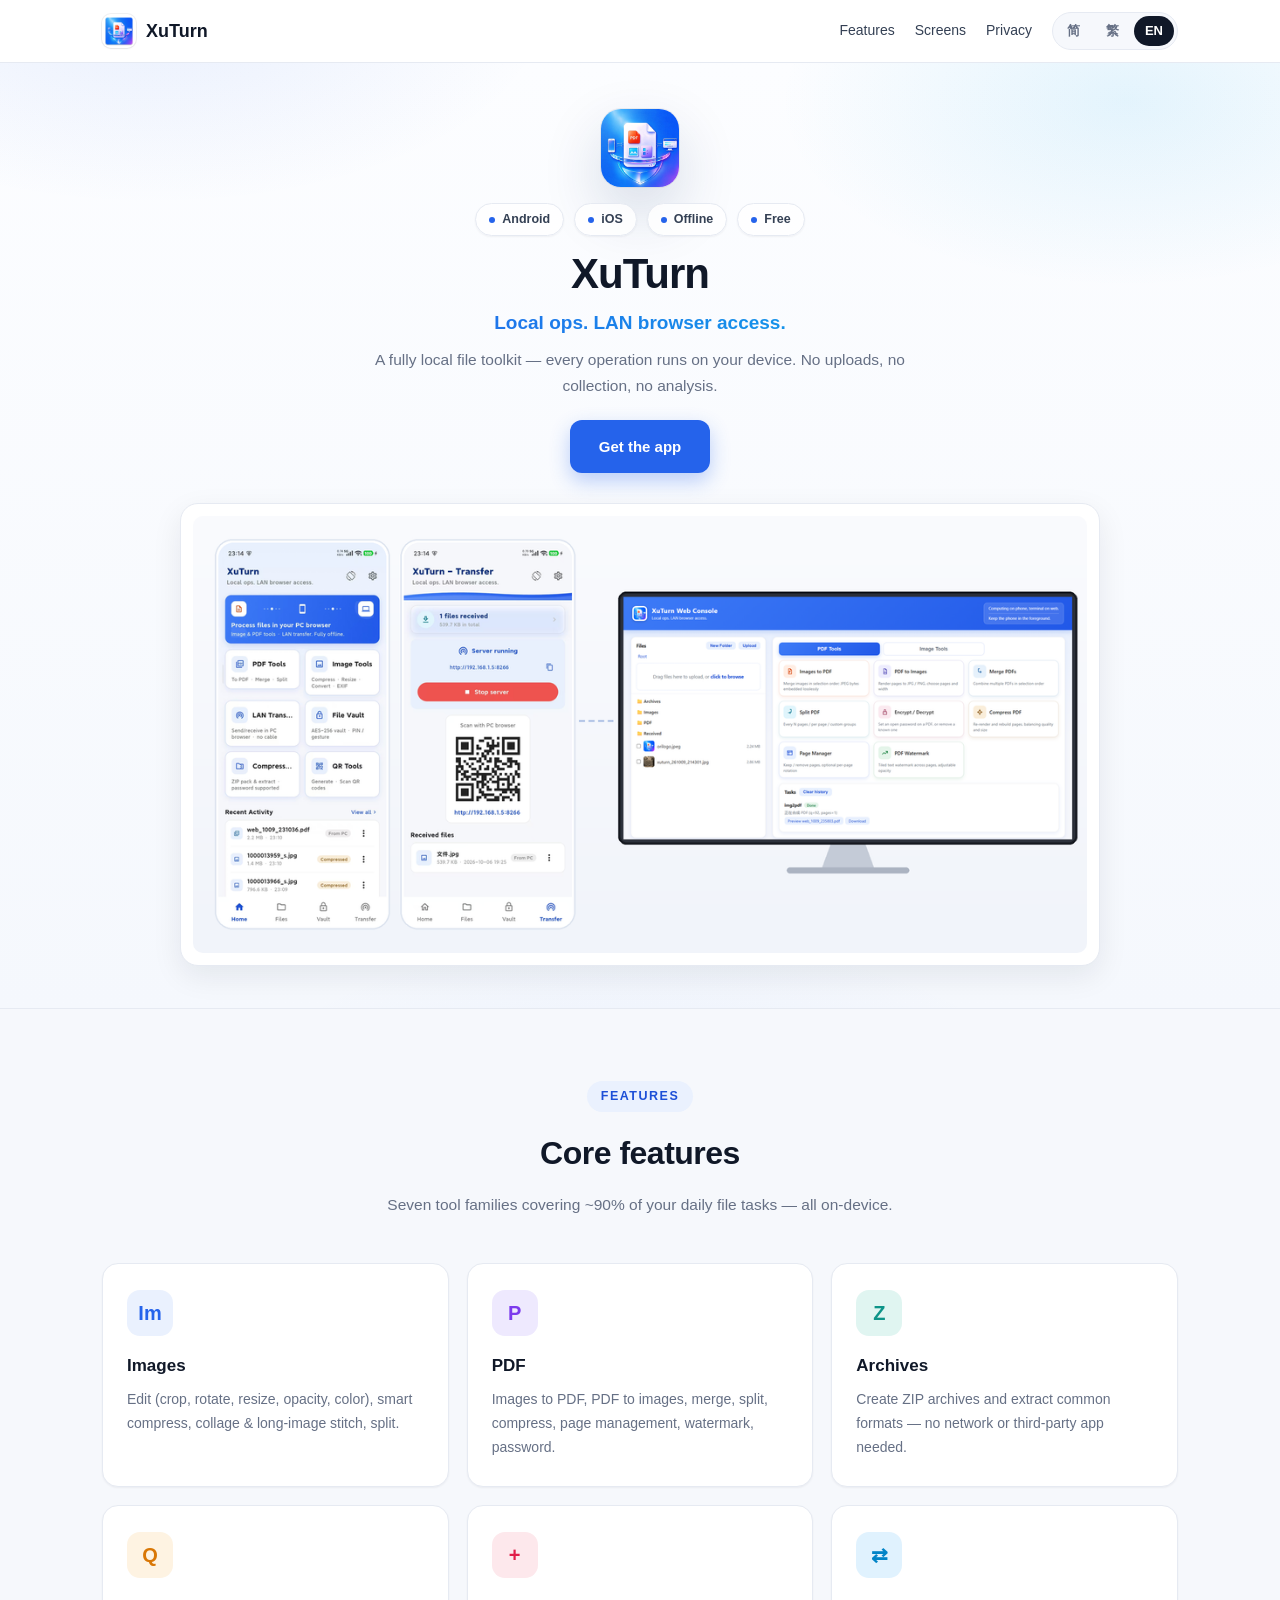
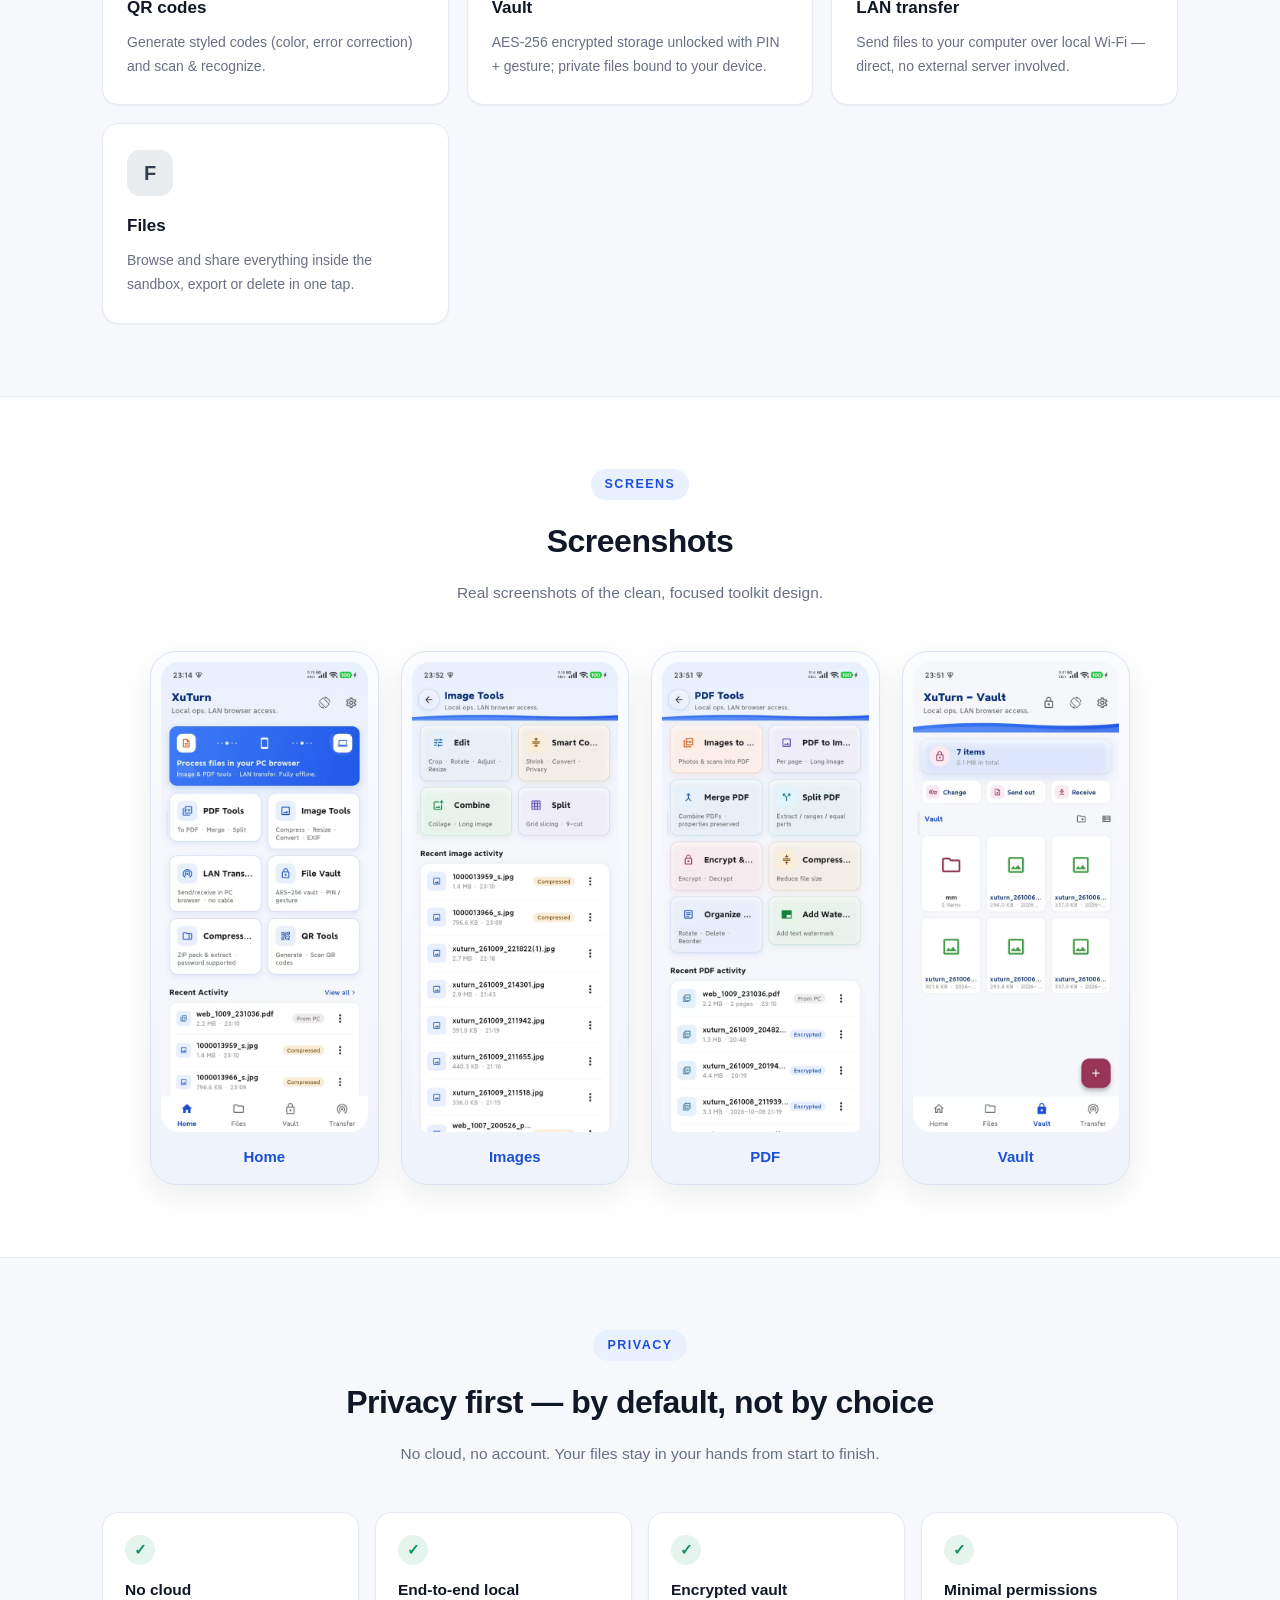
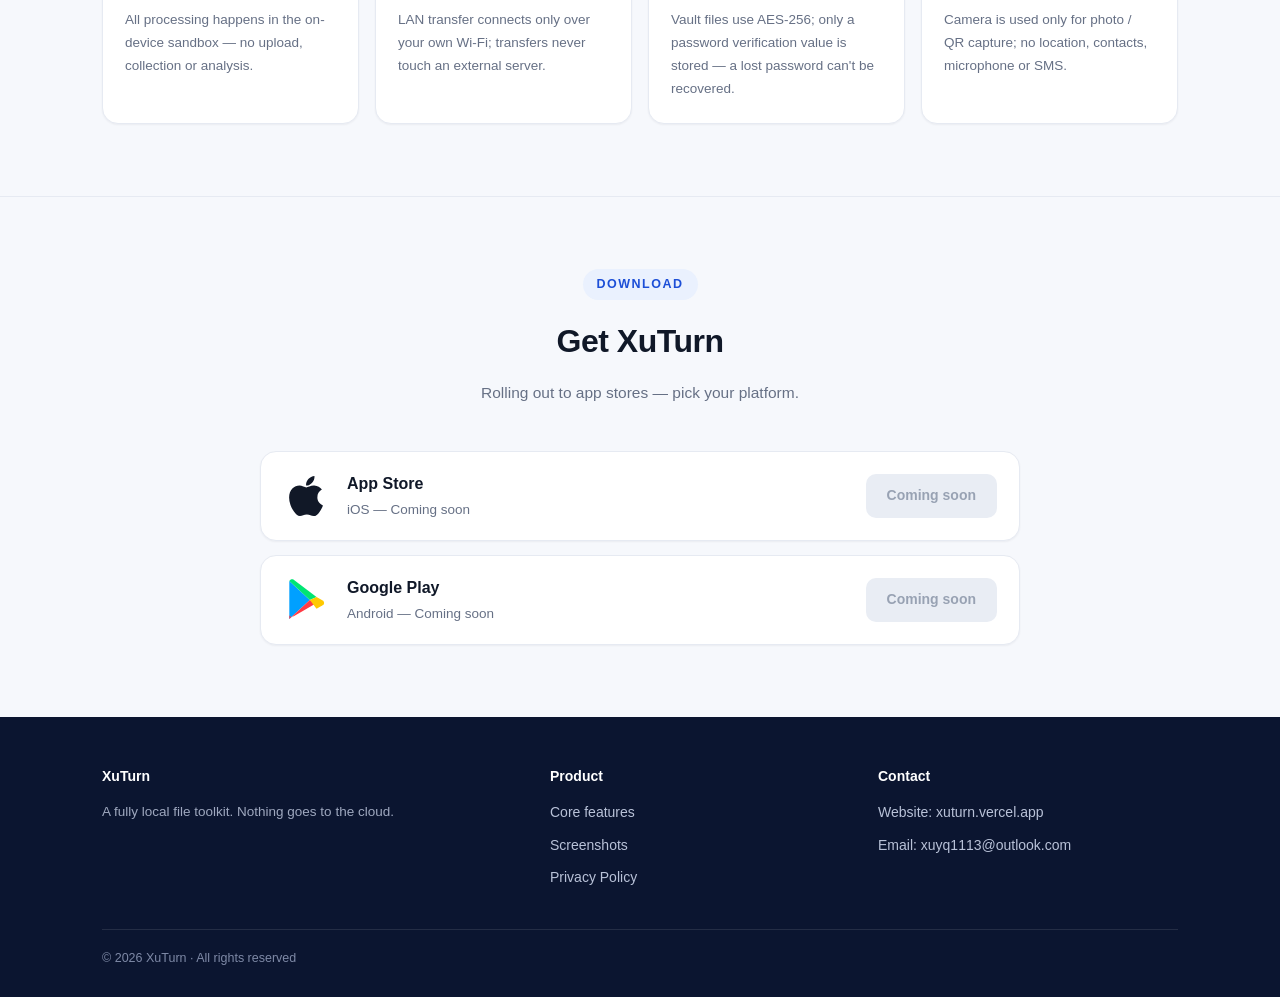
==== index-en.html @ 115a3d6e "Add files via upload" ====
<!DOCTYPE html>
<html lang="en">
<head>
  <meta charset="UTF-8" />
  <meta name="viewport" content="width=device-width, initial-scale=1.0" />
  <title>XuTurn - Fully Local File Toolkit | No Cloud · Privacy First</title>
  <meta name="description" content="XuTurn is a fully local Android/iOS file toolkit: image editing & compression, full PDF tools, ZIP archiving, QR codes, AES-256 encrypted vault and LAN transfer. Everything runs on your device — nothing goes to the cloud." />
  <meta name="keywords" content="XuTurn,local file tool,file utility,image compress,PDF tools,unzip,encrypted vault,LAN transfer,privacy,offline" />
  <meta name="author" content="XuTurn" />
  <link rel="canonical" href="https://xuturn.vercel.app/index-en.html" />
  <link rel="alternate" hreflang="zh-Hans" href="https://xuturn.vercel.app/index.html" />
  <link rel="alternate" hreflang="zh-Hant" href="https://xuturn.vercel.app/index-zh.html" />
  <link rel="alternate" hreflang="en" href="https://xuturn.vercel.app/index-en.html" />
  <link rel="alternate" hreflang="x-default" href="https://xuturn.vercel.app/index.html" />
  <meta property="og:type" content="website" />
  <meta property="og:site_name" content="XuTurn" />
  <meta property="og:title" content="XuTurn - Fully Local File Toolkit | No Cloud · Privacy First" />
  <meta property="og:description" content="Image editing & compression, full PDF tools, ZIP, QR codes, encrypted vault and LAN transfer — fully offline." />
  <meta property="og:url" content="https://xuturn.vercel.app/index-en.html" />
  <meta property="og:locale" content="en_US" />
  <link rel="icon" type="image/png" href="assets/icon192.png" />
  <link rel="apple-touch-icon" href="assets/icon512.png" />
  <meta property="og:image" content="https://xuturn.vercel.app/assets/shots/promo_en.png" />
  <meta property="og:image:width" content="1024" />
  <meta property="og:image:height" content="500" />
  <meta name="twitter:card" content="summary_large_image" />
  <meta name="twitter:image" content="https://xuturn.vercel.app/assets/shots/promo_en.png" />
  <link rel="stylesheet" href="assets/style.css" />
  <script type="application/ld+json">
  {
    "@context": "https://schema.org",
    "@type": "SoftwareApplication",
    "name": "XuTurn",
    "image": "https://xuturn.vercel.app/assets/icon512.png",
    "operatingSystem": "Android, iOS",
    "applicationCategory": "UtilitiesApplication",
    "description": "A fully local file toolkit: image editing & compression, full PDF tools, ZIP archiving, QR codes, AES-256 encrypted vault and LAN transfer. Nothing goes to the cloud.",
    "url": "https://xuturn.vercel.app/",
    "offers": { "@type": "Offer", "price": "0", "priceCurrency": "USD" },
    "author": { "@type": "Organization", "name": "XuTurn", "url": "https://xuturn.vercel.app/" }
  }
  </script>
</head>
<body>
  <header class="site-header">
    <div class="container">
      <a class="brand" href="index-en.html"><img class="logo" src="assets/icon192.png" alt="XuTurn" width="34" height="34" /><span class="name">XuTurn</span></a>
      <nav class="nav">
        <a href="#features">Features</a>
        <a href="#shots" class="hide-sm">Screens</a>
        <a href="privacy-en.html">Privacy</a>
        <span class="lang-switch">
          <a href="index.html">简</a>
          <a href="index-zh.html">繁</a>
          <a href="index-en.html" class="active">EN</a>
        </span>
      </nav>
    </div>
  </header>

  <section class="hero">
    <div class="container">
      <img class="hero-logo" src="assets/icon512.png" alt="XuTurn app icon" width="96" height="96" />
      <div class="badges">
        <span class="badge">Android</span>
        <span class="badge">iOS</span>
        <span class="badge">Offline</span>
        <span class="badge">Free</span>
      </div>
      <h1>XuTurn</h1>
      <p class="tagline">Local ops. LAN browser access.</p>
      <p class="lead">A fully local file toolkit — every operation runs on your device. No uploads, no collection, no analysis.</p>
      <div class="cta-row">
        <a class="btn btn-primary" href="#download">Get the app</a>
      </div>
      <figure class="promo-figure">
        <img src="assets/shots/promo_en.png" alt="XuTurn: computing on your phone, terminal in the browser" />
      </figure>
    </div>
  </section>

  <section id="features">
    <div class="container">
      <div class="section-head">
        <span class="eyebrow">Features</span>
        <h2>Core features</h2>
        <p>Seven tool families covering ~90% of your daily file tasks — all on-device.</p>
      </div>
      <div class="feature-grid">
        <div class="feature-card">
          <div class="ic c1">Im</div>
          <h3>Images</h3>
          <p>Edit (crop, rotate, resize, opacity, color), smart compress, collage & long-image stitch, split.</p>
        </div>
        <div class="feature-card">
          <div class="ic c2">P</div>
          <h3>PDF</h3>
          <p>Images to PDF, PDF to images, merge, split, compress, page management, watermark, password.</p>
        </div>
        <div class="feature-card">
          <div class="ic c3">Z</div>
          <h3>Archives</h3>
          <p>Create ZIP archives and extract common formats — no network or third-party app needed.</p>
        </div>
        <div class="feature-card">
          <div class="ic c4">Q</div>
          <h3>QR codes</h3>
          <p>Generate styled codes (color, error correction) and scan &amp; recognize.</p>
        </div>
        <div class="feature-card">
          <div class="ic c5">+</div>
          <h3>Vault</h3>
          <p>AES-256 encrypted storage unlocked with PIN + gesture; private files bound to your device.</p>
        </div>
        <div class="feature-card">
          <div class="ic c6">⇄</div>
          <h3>LAN transfer</h3>
          <p>Send files to your computer over local Wi-Fi — direct, no external server involved.</p>
        </div>
        <div class="feature-card">
          <div class="ic c7">F</div>
          <h3>Files</h3>
          <p>Browse and share everything inside the sandbox, export or delete in one tap.</p>
        </div>
      </div>
    </div>
  </section>

  <section id="shots" class="shots-section">
    <div class="container">
      <div class="section-head">
        <span class="eyebrow">Screens</span>
        <h2>Screenshots</h2>
        <p>Real screenshots of the clean, focused toolkit design.</p>
      </div>
      <div class="shots">
        <div class="shot">
          <img src="assets/shots/home_en_c.jpg" alt="Home" loading="lazy" />
          <div class="shot-label">Home</div>
        </div>
        <div class="shot">
          <img src="assets/shots/image_en_c.jpg" alt="Images" loading="lazy" />
          <div class="shot-label">Images</div>
        </div>
        <div class="shot">
          <img src="assets/shots/pdf_en_c.jpg" alt="PDF" loading="lazy" />
          <div class="shot-label">PDF</div>
        </div>
        <div class="shot">
          <img src="assets/shots/vault_en_c.jpg" alt="Vault" loading="lazy" />
          <div class="shot-label">Vault</div>
        </div>
      </div>
    </div>
  </section>

  <section class="promise">
    <div class="container">
      <div class="section-head">
        <span class="eyebrow">Privacy</span>
        <h2>Privacy first — by default, not by choice</h2>
        <p>No cloud, no account. Your files stay in your hands from start to finish.</p>
      </div>
      <div class="promise-grid">
        <div class="promise-item">
          <div class="check">✓</div>
          <h4>No cloud</h4>
          <p>All processing happens in the on-device sandbox — no upload, collection or analysis.</p>
        </div>
        <div class="promise-item">
          <div class="check">✓</div>
          <h4>End-to-end local</h4>
          <p>LAN transfer connects only over your own Wi-Fi; transfers never touch an external server.</p>
        </div>
        <div class="promise-item">
          <div class="check">✓</div>
          <h4>Encrypted vault</h4>
          <p>Vault files use AES-256; only a password verification value is stored — a lost password can't be recovered.</p>
        </div>
        <div class="promise-item">
          <div class="check">✓</div>
          <h4>Minimal permissions</h4>
          <p>Camera is used only for photo / QR capture; no location, contacts, microphone or SMS.</p>
        </div>
      </div>
    </div>
  </section>

  <section id="download">
    <div class="container">
      <div class="section-head">
        <span class="eyebrow">Download</span>
        <h2>Get XuTurn</h2>
        <p>Rolling out to app stores — pick your platform.</p>
      </div>
      <div class="dl-list">
        <!-- Replace href="#" with the real store URL once published -->
        <div class="dl-card">
          <div class="dl-icon">
            <svg viewBox="0 0 384 512" aria-hidden="true"><path fill="#111827" d="M318.7 268.7c-.2-36.7 16.4-64.4 50-84.8-18.8-26.9-47.2-41.7-84.7-44.6-35.5-2.8-74.3 20.7-88.5 20.7-15 0-49.4-19.7-76.4-19.7C63.3 141.2 4 184.8 4 273.5q0 39.3 14.4 81.2c12.8 36.7 59 126.7 107.2 125.2 25.2-.6 43-17.9 75.8-17.9 31.8 0 48.3 17.9 76.4 17.9 48.6-.7 90.4-82.5 102.6-119.3-65.2-30.7-61.7-90-61.7-91.9zm-56.6-164.2c27.3-32.4 24.8-61.9 24-72.5-24.1 1.4-52 16.4-67.9 34.9-17.5 19.8-27.8 44.3-25.6 71.9 26.1 2 49.9-11.4 69.5-34.3z"/></svg>
          </div>
          <div class="dl-info"><h3>App Store</h3><p>iOS — Coming soon</p></div>
          <span class="dl-btn soon">Coming soon</span>
        </div>
        <div class="dl-card">
          <div class="dl-icon">
            <svg viewBox="0 0 24 24" aria-hidden="true">
              <path fill="#00A0FF" d="M3.3 2.1v19.8L14 12 3.3 2.1z"/>
              <path fill="#00E573" d="M3.3 2.1c.2-.4.6-.7 1-.9.4-.1.9-.1 1.3.2L17.5 10.4 14 12 3.3 2.1z"/>
              <path fill="#FF3A44" d="M3.3 21.9L14 12l3.5 1.6-11.9 6.9c-.4.2-.9.3-1.3.2-.4-.1-.8-.4-1-.8z"/>
              <path fill="#FFC900" d="M17.5 10.4l3.2 1.8c1 .6 1 2 0 2.6l-3.2 1.8L14 12l3.5-1.6z"/>
            </svg>
          </div>
          <div class="dl-info"><h3>Google Play</h3><p>Android — Coming soon</p></div>
          <span class="dl-btn soon">Coming soon</span>
        </div>
      </div>
    </div>
  </section>

  <footer class="site-footer">
    <div class="container">
      <div class="cols">
        <div>
          <h4>XuTurn</h4>
          <p>A fully local file toolkit. Nothing goes to the cloud.</p>
        </div>
        <div>
          <h4>Product</h4>
          <ul>
            <li><a href="#features">Core features</a></li>
            <li><a href="#shots">Screenshots</a></li>
            <li><a href="privacy-en.html">Privacy Policy</a></li>
          </ul>
        </div>
        <div>
          <h4>Contact</h4>
          <ul>
            <li><a href="https://xuturn.vercel.app/index-en.html">Website: xuturn.vercel.app</a></li>
            <li><a href="mailto:xuyq1113@outlook.com">Email: xuyq1113@outlook.com</a></li>
          </ul>
        </div>
      </div>
      <div class="footer-bottom">© 2026 XuTurn · All rights reserved</div>
    </div>
  </footer>
</body>
</html>
---- assets/style.css ----
/* ============================================================
   XuTurn official site — v2 redesign
   Light, airy, professional. Blue used ONLY as accent;
   the colorful app logo sits directly on light surfaces.
   ============================================================ */
:root {
  --primary: #2563EB;
  --primary-700: #1D4FD7;
  --primary-900: #0B1530;
  --primary-50: #EAF1FE;
  --ink: #101828;
  --ink-2: #344054;
  --muted: #667085;
  --bg: #FFFFFF;
  --bg-soft: #F6F8FC;
  --card: #FFFFFF;
  --line: #E6EAF2;
  --radius: 16px;
  --maxw: 1120px;
  --shadow-sm: 0 1px 2px rgba(16, 24, 40, 0.05);
  --shadow-md: 0 10px 30px rgba(16, 24, 40, 0.08);
  --shadow-lg: 0 24px 60px rgba(13, 42, 100, 0.16);
}

* { box-sizing: border-box; }
html { scroll-behavior: smooth; }
body {
  margin: 0;
  font-family: -apple-system, BlinkMacSystemFont, "Segoe UI", "PingFang SC",
    "Hiragino Sans GB", "Microsoft YaHei", "Noto Sans CJK SC", Roboto, Helvetica, Arial, sans-serif;
  color: var(--ink);
  background: var(--bg);
  line-height: 1.7;
  -webkit-font-smoothing: antialiased;
}
a { color: var(--primary-700); text-decoration: none; }
a:hover { text-decoration: underline; }
img { max-width: 100%; display: block; }

.container { max-width: var(--maxw); margin: 0 auto; padding: 0 22px; }

/* ---------- Header ---------- */
.site-header {
  position: sticky; top: 0; z-index: 50;
  background: rgba(255, 255, 255, 0.86);
  backdrop-filter: saturate(180%) blur(12px);
  border-bottom: 1px solid var(--line);
}
.site-header .container {
  display: flex; align-items: center; justify-content: space-between;
  height: 62px;
}
.brand { display: flex; align-items: center; gap: 10px; font-weight: 800; font-size: 18px; color: var(--ink); }
.brand:hover { text-decoration: none; }
.brand .logo {
  width: 34px; height: 34px; border-radius: 9px; object-fit: cover; flex: none;
  box-shadow: var(--shadow-sm), 0 0 0 1px rgba(16, 24, 40, 0.06);
}
.nav { display: flex; align-items: center; gap: 20px; }
.nav > a { color: var(--ink-2); font-size: 14px; font-weight: 500; }
.nav > a:hover { color: var(--primary-700); text-decoration: none; }
.lang-switch { display: flex; gap: 4px; align-items: center; background: var(--bg-soft); border: 1px solid var(--line); border-radius: 999px; padding: 3px; }
.lang-switch a {
  font-size: 13px; padding: 4px 11px; border-radius: 999px; color: var(--muted); font-weight: 600;
}
.lang-switch a:hover { text-decoration: none; color: var(--ink); }
.lang-switch a.active { background: var(--ink); color: #fff; }

/* ---------- Hero (light, logo shown directly) ---------- */
.hero {
  position: relative; overflow: hidden; text-align: center;
  padding: 46px 0 42px;
  background:
    radial-gradient(640px 320px at 12% -6%, rgba(37, 99, 235, 0.09), transparent 62%),
    radial-gradient(560px 300px at 88% 4%, rgba(14, 165, 233, 0.10), transparent 62%),
    radial-gradient(760px 380px at 50% 116%, rgba(37, 99, 235, 0.06), transparent 60%),
    linear-gradient(180deg, #FCFDFF 0%, #F5F8FD 100%);
}
.hero .container { position: relative; z-index: 1; }
.hero-logo {
  width: 78px; height: 78px; border-radius: 20px; object-fit: cover;
  margin: 0 auto 16px;
  box-shadow: var(--shadow-lg), 0 0 0 1px rgba(16, 24, 40, 0.06);
}
.badges { display: flex; gap: 10px; justify-content: center; margin: 0 0 14px; flex-wrap: wrap; }
.badge {
  display: inline-flex; align-items: center; gap: 7px;
  font-size: 12.5px; font-weight: 600; padding: 5px 13px; border-radius: 999px;
  background: rgba(255, 255, 255, 0.85); border: 1px solid var(--line); color: var(--ink-2);
  box-shadow: var(--shadow-sm);
}
.badge::before { content: ""; width: 6px; height: 6px; border-radius: 50%; background: var(--primary); }
.hero h1 {
  font-size: 42px; margin: 0 0 8px; font-weight: 800; letter-spacing: -1px; line-height: 1.15;
}
.hero .tagline {
  font-size: 19px; font-weight: 700; margin: 0 auto 8px; max-width: 680px;
  background: linear-gradient(92deg, #2563EB, #0EA5E9);
  -webkit-background-clip: text; background-clip: text; color: transparent;
}
.hero .lead { font-size: 15.5px; color: var(--muted); max-width: 600px; margin: 0 auto 20px; }
.cta-row { display: flex; gap: 14px; justify-content: center; flex-wrap: wrap; }
.btn {
  display: inline-flex; align-items: center; justify-content: center; gap: 8px;
  padding: 13px 28px; border-radius: 12px; font-weight: 600; font-size: 15px;
  border: 1px solid transparent; cursor: pointer;
  transition: transform .15s ease, box-shadow .15s ease, background .15s ease;
}
.btn:hover { text-decoration: none; transform: translateY(-1px); }
.btn-primary { background: var(--primary); color: #fff; box-shadow: 0 8px 20px rgba(37, 99, 235, 0.30); }
.btn-primary:hover { background: var(--primary-700); }
.btn-outline { background: #fff; color: var(--ink); border-color: var(--line); box-shadow: var(--shadow-sm); }
.btn-outline:hover { border-color: #C6D2E8; }

/* ---------- Sections ---------- */
section { padding: 72px 0; }
.section-head { text-align: center; margin-bottom: 44px; }
.section-head .eyebrow {
  display: inline-block; font-size: 12.5px; font-weight: 700; letter-spacing: 1.5px;
  text-transform: uppercase; color: var(--primary-700); background: var(--primary-50);
  padding: 5px 14px; border-radius: 999px; margin-bottom: 14px;
}
.section-head h2 { font-size: 32px; margin: 0 0 12px; font-weight: 800; letter-spacing: -0.5px; }
.section-head p { color: var(--muted); margin: 0 auto; max-width: 640px; font-size: 15.5px; }

/* ---------- Features ---------- */
#features { background: var(--bg-soft); border-top: 1px solid var(--line); border-bottom: 1px solid var(--line); }
.feature-grid {
  display: grid; grid-template-columns: repeat(auto-fit, minmax(290px, 1fr)); gap: 18px;
}
.feature-card {
  background: var(--card); border: 1px solid var(--line); border-radius: var(--radius);
  padding: 26px 24px; box-shadow: var(--shadow-sm);
  transition: transform .18s ease, box-shadow .18s ease, border-color .18s ease;
}
.feature-card:hover { transform: translateY(-4px); box-shadow: var(--shadow-md); border-color: #D5DFF0; }
.feature-card .ic {
  width: 46px; height: 46px; border-radius: 13px; margin-bottom: 16px;
  display: flex; align-items: center; justify-content: center;
  font-size: 20px; font-weight: 800;
}
.feature-card h3 { margin: 0 0 8px; font-size: 17px; font-weight: 700; }
.feature-card p { margin: 0; color: var(--muted); font-size: 14px; }
/* per-card accent hues (soft pastel chip + strong glyph) */
.ic.c1 { background: #EAF1FE; color: #2563EB; }
.ic.c2 { background: #EEE9FE; color: #7C3AED; }
.ic.c3 { background: #E0F5F1; color: #0D9488; }
.ic.c4 { background: #FEF3E2; color: #D97706; }
.ic.c5 { background: #FDE8EC; color: #E11D48; }
.ic.c6 { background: #E0F2FE; color: #0284C7; }
.ic.c7 { background: #E9EDEF; color: #334155; }

/* ---------- Screenshots (real captures) ---------- */
.shots-section { background: var(--bg); }
.shots { display: grid; grid-template-columns: repeat(auto-fit, minmax(210px, 1fr)); gap: 22px; max-width: 980px; margin: 0 auto; }
.shot {
  position: relative; border-radius: 26px; padding: 10px 10px 14px;
  background: linear-gradient(180deg, #FBFCFF, #EFF3FB);
  border: 1.5px solid #DCE4F2;
  box-shadow: var(--shadow-md);
}
.shot img { border-radius: 18px; width: 100%; display: block; }
.shot .shot-label { text-align: center; font-weight: 700; color: var(--primary-700); margin-top: 12px; font-size: 15px; }

/* ---------- Promo showcase (in hero, first screen) ---------- */
.promo-figure {
  max-width: 920px; margin: 30px auto 0; background: #fff;
  border: 1px solid var(--line); border-radius: 18px; padding: 12px;
  box-shadow: var(--shadow-md);
}
.promo-figure img { border-radius: 10px; width: 100%; }

/* ---------- Download ---------- */
#download { background: var(--bg-soft); border-top: 1px solid var(--line); }
.dl-list { max-width: 760px; margin: 0 auto; display: flex; flex-direction: column; gap: 14px; }
.dl-card {
  display: flex; align-items: center; gap: 18px;
  background: #fff; border: 1px solid var(--line); border-radius: 16px;
  padding: 18px 22px; box-shadow: var(--shadow-sm);
  transition: transform .15s ease, box-shadow .15s ease;
}
.dl-card:hover { transform: translateY(-2px); box-shadow: var(--shadow-md); }
.dl-icon { width: 46px; height: 46px; flex: none; display: flex; align-items: center; justify-content: center; }
.dl-icon svg { width: 100%; height: 100%; }
.dl-info { flex: 1; min-width: 0; }
.dl-info h3 { margin: 0; font-size: 16px; font-weight: 700; }
.dl-info p { margin: 2px 0 0; font-size: 13.5px; color: var(--muted); }
.dl-btn {
  flex: none; display: inline-flex; align-items: center; justify-content: center;
  min-width: 96px; padding: 9px 20px; border-radius: 10px;
  border: 1.5px solid var(--primary); color: var(--primary); background: #fff;
  font-weight: 700; font-size: 14px;
}
.dl-btn:hover { text-decoration: none; background: var(--primary-50); }
.dl-btn.soon { border-color: transparent; background: #E9EDF4; color: #98A2B3; cursor: not-allowed; }
.dl-btn.soon:hover { background: #E9EDF4; }

/* ---------- Privacy promise ---------- */
.promise { background: var(--bg-soft); border-top: 1px solid var(--line); }
.promise-grid { display: grid; grid-template-columns: repeat(auto-fit, minmax(250px, 1fr)); gap: 16px; }
.promise-item {
  background: #fff; border: 1px solid var(--line); border-radius: var(--radius);
  padding: 22px; box-shadow: var(--shadow-sm);
}
.promise-item .check {
  width: 30px; height: 30px; border-radius: 50%; margin-bottom: 12px;
  display: flex; align-items: center; justify-content: center;
  background: #E5F5EE; color: #12915F; font-size: 15px; font-weight: 800;
}
.promise-item h4 { margin: 0 0 6px; font-size: 15.5px; color: var(--ink); font-weight: 700; }
.promise-item p { margin: 0; font-size: 13.5px; color: var(--muted); }

/* ---------- CTA band ---------- */
.cta-band {
  text-align: center; color: #fff; border-radius: 24px; padding: 56px 28px;
  background:
    radial-gradient(420px 200px at 18% 0%, rgba(59, 130, 246, 0.35), transparent 62%),
    radial-gradient(420px 220px at 84% 100%, rgba(14, 165, 233, 0.28), transparent 62%),
    linear-gradient(135deg, #0D1B3E, #0B1530);
  box-shadow: var(--shadow-lg);
}
.cta-band h2 { margin: 0 0 10px; font-size: 28px; font-weight: 800; letter-spacing: -0.4px; }
.cta-band p { opacity: 0.82; margin: 0 0 26px; font-size: 15px; }
.cta-band .btn-primary { background: #fff; color: var(--primary-900); box-shadow: 0 8px 22px rgba(0, 0, 0, 0.35); }
.cta-band .btn-primary:hover { background: #EFF4FF; }
.cta-band .btn-outline { background: transparent; color: #fff; border-color: rgba(255, 255, 255, 0.35); box-shadow: none; }
.cta-band .btn-outline:hover { border-color: rgba(255, 255, 255, 0.6); }

/* ---------- Footer ---------- */
.site-footer { background: var(--primary-900); color: #B9C2D8; padding: 48px 0 28px; font-size: 14px; }
.site-footer a { color: #B9C2D8; }
.site-footer a:hover { color: #fff; }
.site-footer .cols { display: grid; grid-template-columns: 1.4fr 1fr 1fr; gap: 28px; }
.site-footer h4 { color: #fff; font-size: 14px; margin: 0 0 12px; font-weight: 700; }
.site-footer ul { list-style: none; padding: 0; margin: 0; }
.site-footer li { margin-bottom: 9px; }
.site-footer .cols > div > p { margin: 0; font-size: 13.5px; opacity: 0.85; }
.footer-bottom { border-top: 1px solid rgba(255, 255, 255, 0.10); margin-top: 30px; padding-top: 18px; font-size: 12.5px; color: #7E89A6; }

/* ---------- Privacy doc (shared with privacy pages) ---------- */
.doc {
  background: #fff; border: 1px solid var(--line); border-radius: var(--radius);
  padding: 40px; margin: 32px 0 48px; box-shadow: var(--shadow-sm);
}
.doc h1 { font-size: 28px; margin: 0 0 6px; letter-spacing: -0.4px; }
.doc .updated { color: var(--muted); font-size: 13px; margin-bottom: 24px; }
.doc h2 { font-size: 20px; margin: 30px 0 10px; padding-top: 14px; border-top: 1px solid var(--line); }
.doc h2:first-of-type { border-top: none; }
.doc p, .doc li { color: var(--ink-2); font-size: 15px; }
.doc ul { padding-left: 22px; }
.doc strong { color: var(--primary-900); }
.doc .toc { background: var(--bg-soft); border: 1px solid var(--line); border-radius: 12px; padding: 16px 20px; margin: 18px 0; }
.doc .toc a { font-weight: 500; }

/* ---------- Responsive ---------- */
@media (max-width: 768px) {
  .hero { padding: 30px 0 26px; }
  .hero-logo { width: 60px; height: 60px; border-radius: 16px; margin-bottom: 12px; }
  .hero h1 { font-size: 30px; }
  .hero .tagline { font-size: 16px; }
  .hero .lead { font-size: 14px; margin-bottom: 16px; }
  .nav { gap: 12px; }
  .nav > a.hide-sm { display: none; }
  section { padding: 48px 0; }
  .section-head { margin-bottom: 30px; }
  .section-head h2 { font-size: 24px; }
  .doc { padding: 24px; }
  .site-footer .cols { grid-template-columns: 1fr; }
  .shot { padding: 8px 8px 12px; border-radius: 22px; }
  .shot img { border-radius: 15px; }
  .promo-figure { margin-top: 18px; padding: 7px; border-radius: 12px; }
  .promo-figure img { border-radius: 7px; }
  .dl-card { padding: 14px 16px; gap: 13px; }
  .dl-icon { width: 38px; height: 38px; }
  .dl-btn { min-width: 84px; padding: 8px 14px; }
  .cta-band { padding: 42px 20px; border-radius: 18px; }
}
@media (max-width: 420px) {
  .brand span.name { display: none; }
  .lang-switch a { padding: 4px 8px; }
}
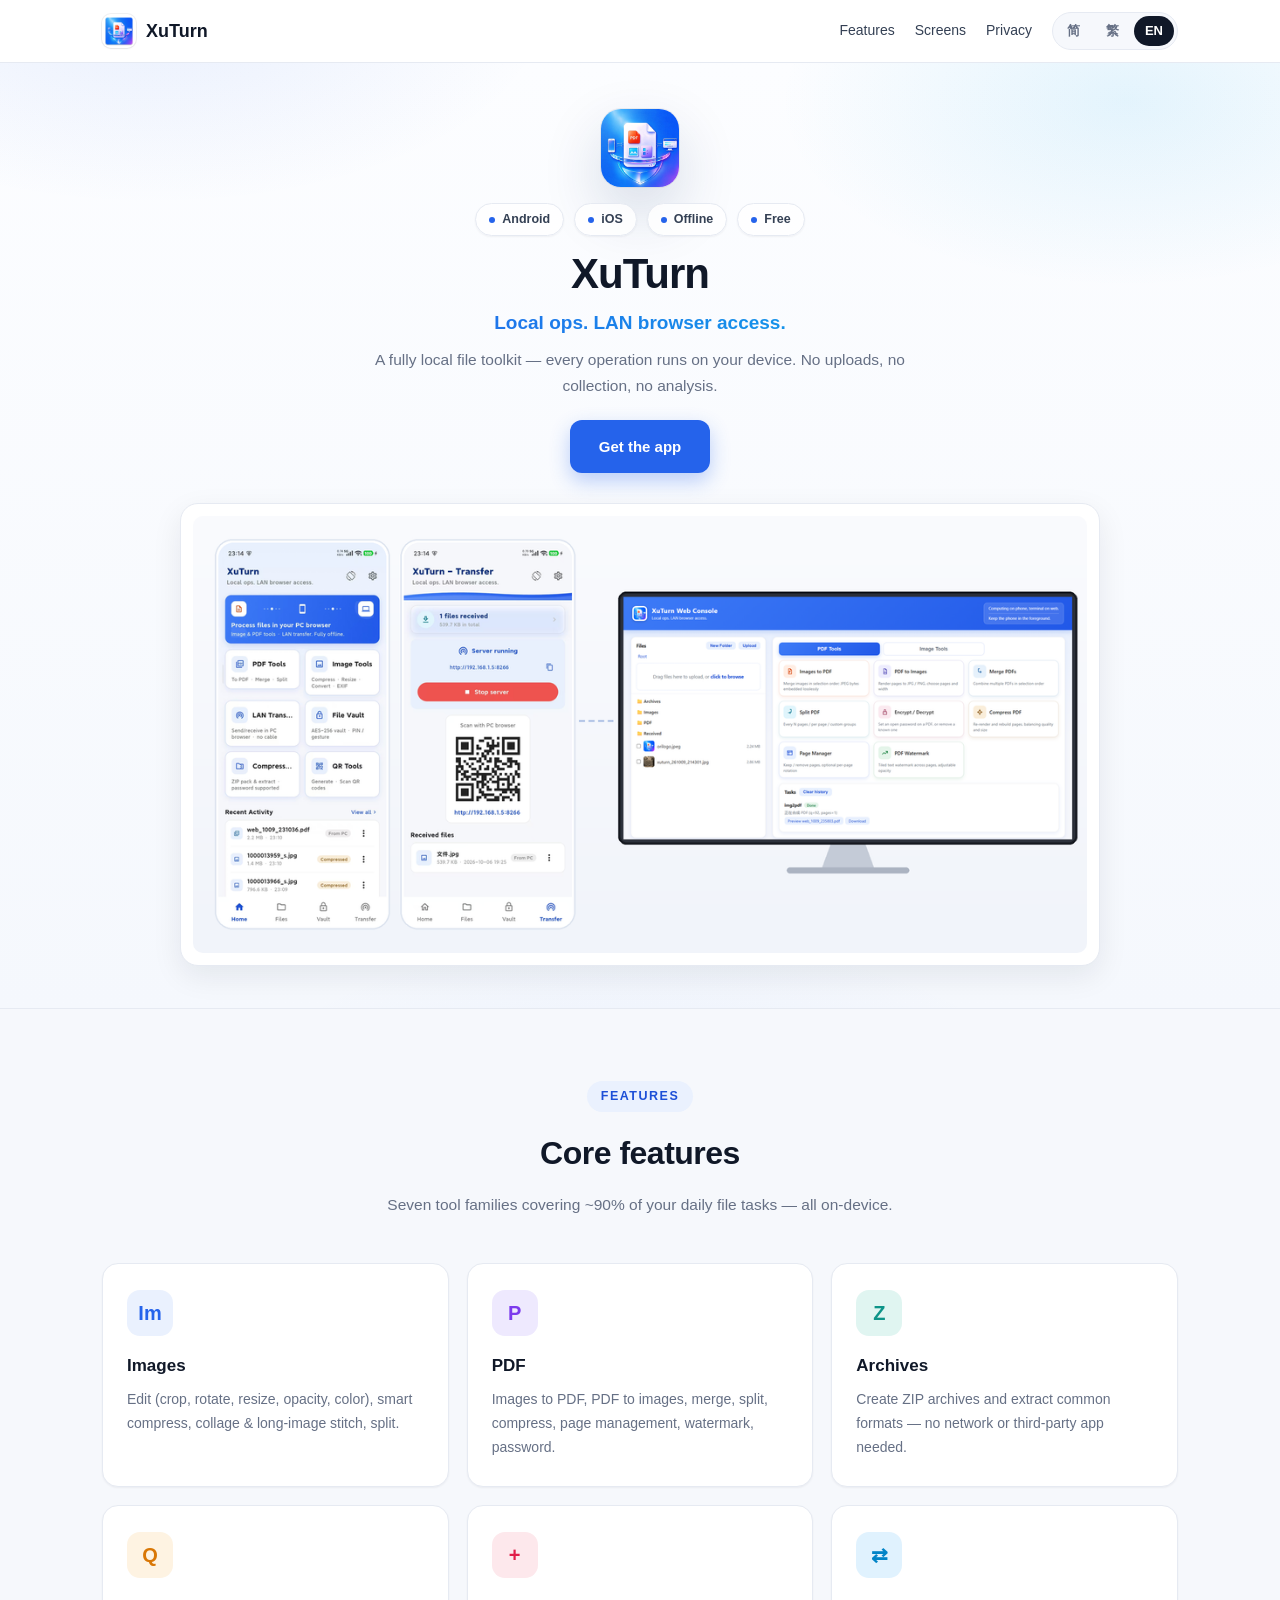
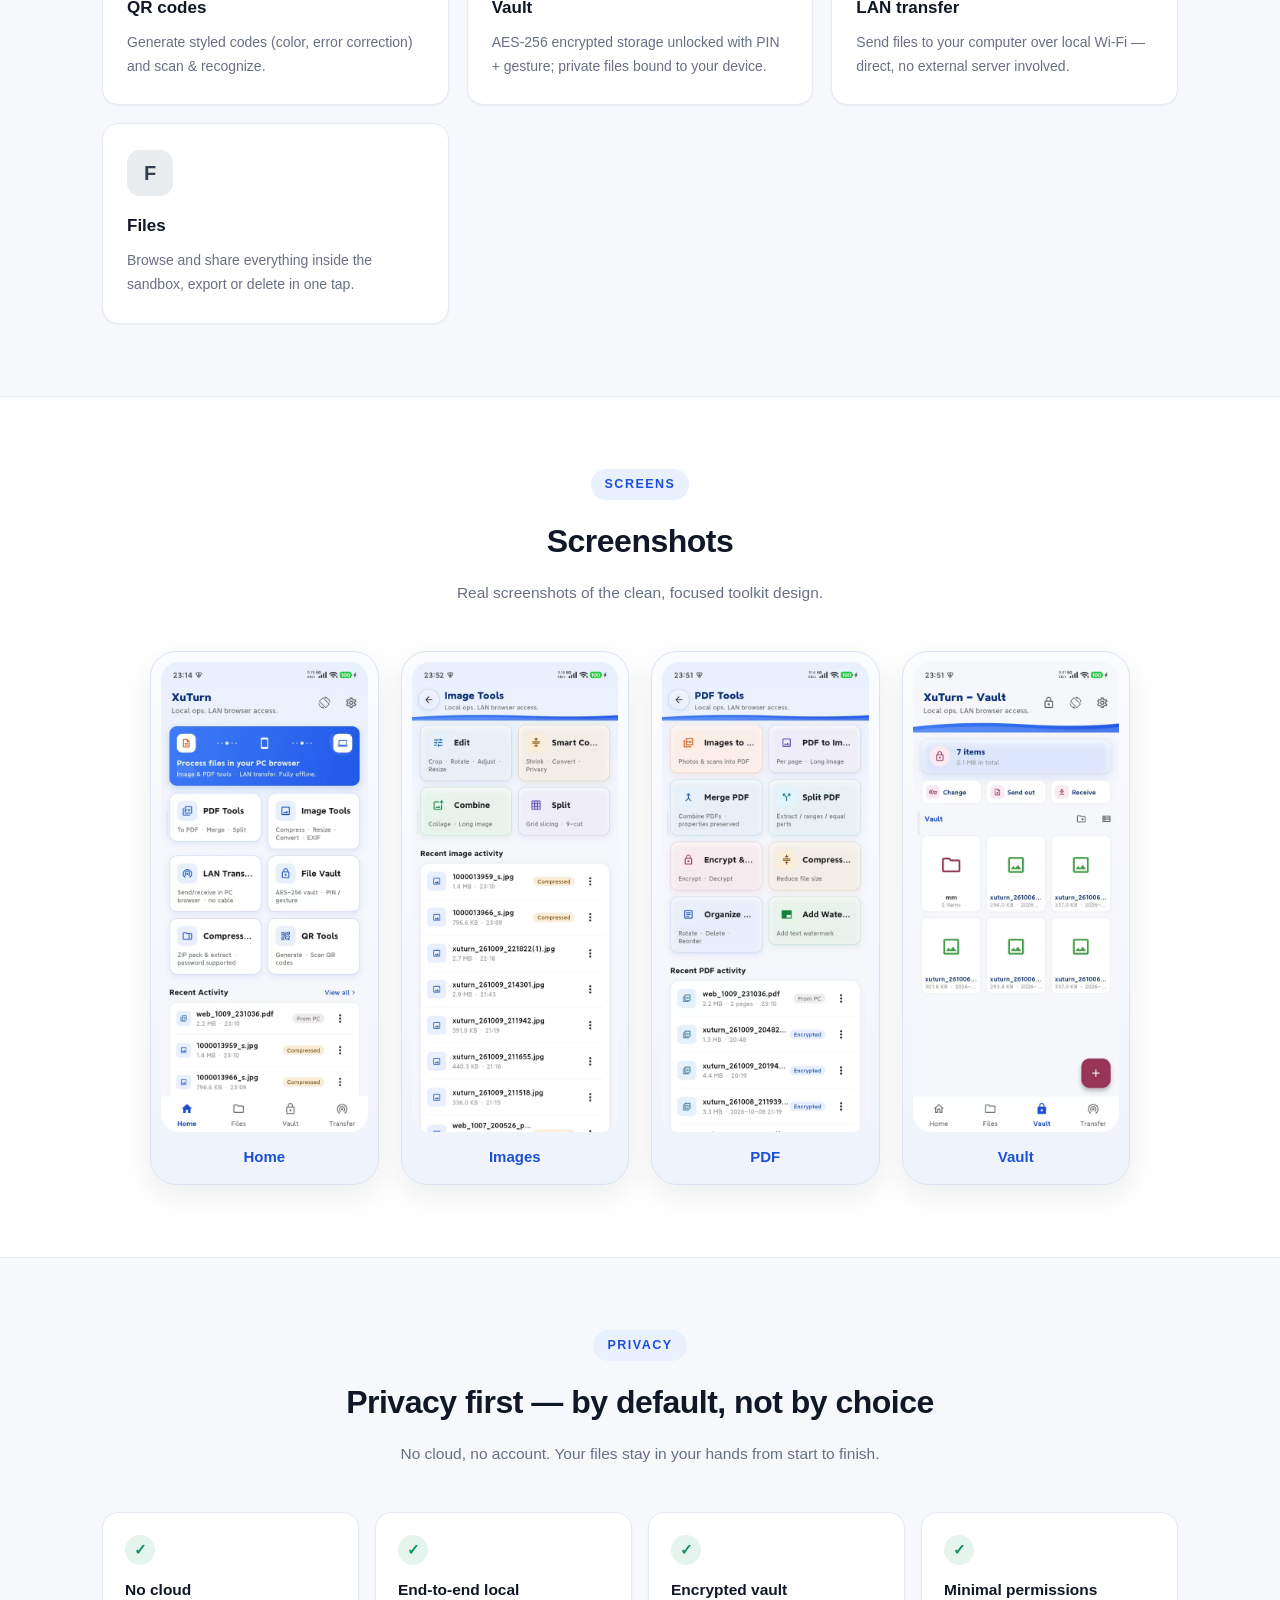
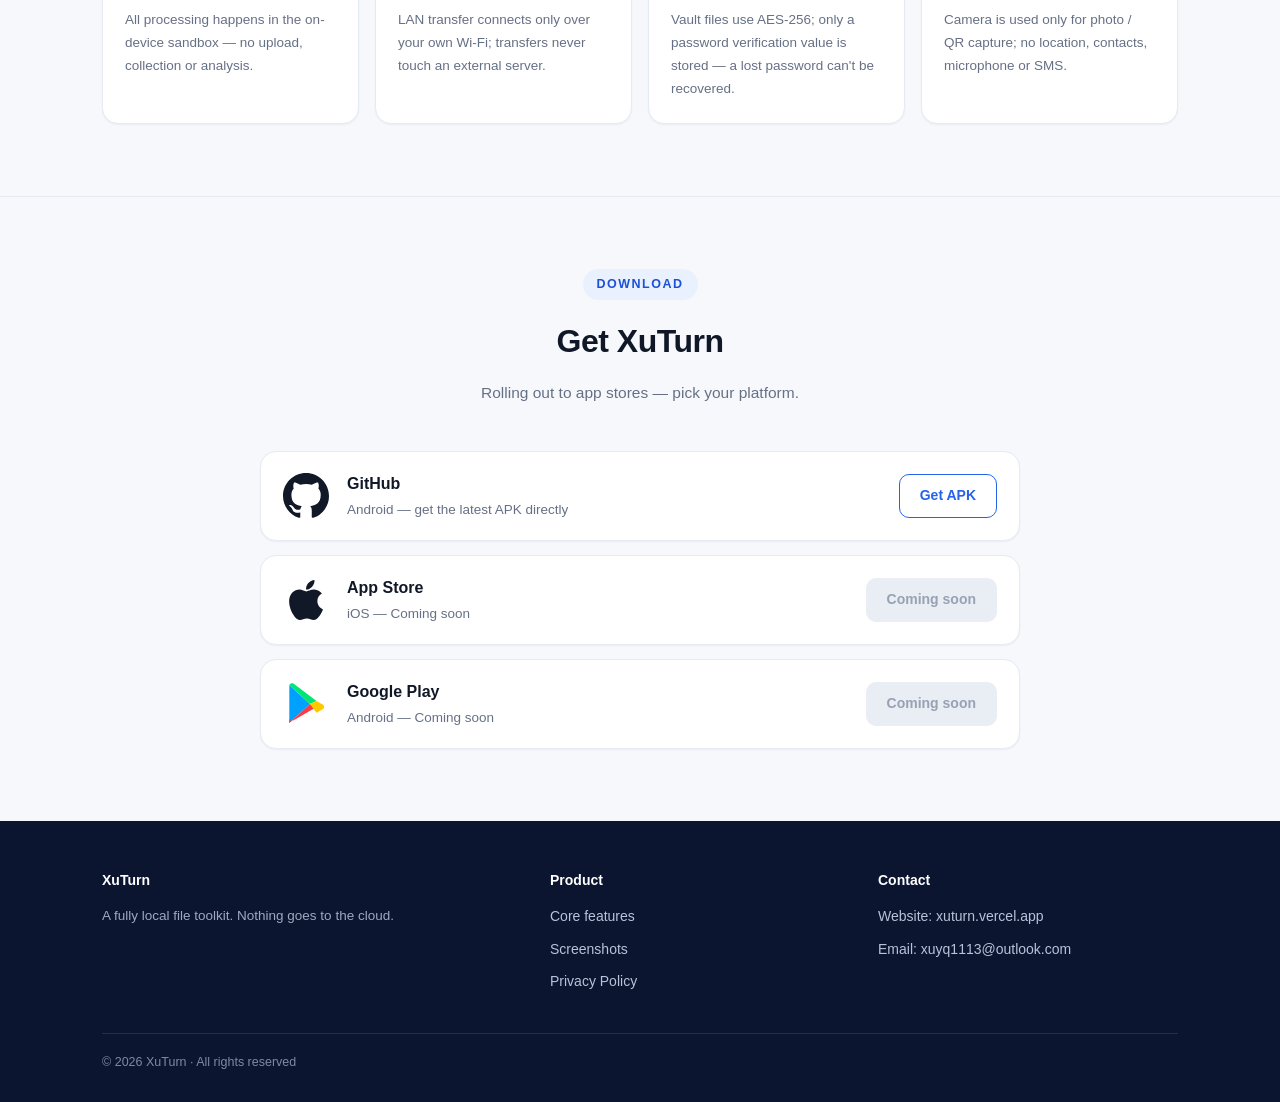
==== commit 5c645d67: "Add files via upload" ====
--- a/index-en.html
+++ b/index-en.html
@@ -194,6 +194,13 @@
         <p>Rolling out to app stores — pick your platform.</p>
       </div>
       <div class="dl-list">
+        <div class="dl-card">
+          <div class="dl-icon">
+            <svg viewBox="0 0 16 16" aria-hidden="true"><path fill="#111827" d="M8 0C3.58 0 0 3.58 0 8c0 3.54 2.29 6.53 5.47 7.59.4.07.55-.17.55-.38 0-.19-.01-.82-.01-1.49-2.01.37-2.53-.49-2.69-.94-.09-.23-.48-.94-.82-1.13-.28-.15-.68-.52-.01-.53.63-.01 1.08.58 1.23.82.72 1.21 1.87.87 2.33.66.07-.52.28-.87.51-1.07-1.78-.2-3.64-.89-3.64-3.95 0-.87.31-1.59.82-2.15-.08-.2-.36-1.02.08-2.12 0 0 .67-.21 2.2.82.64-.18 1.32-.27 2-.27s1.36.09 2 .27c1.53-1.04 2.2-.82 2.2-.82.44 1.1.16 1.92.08 2.12.51.56.82 1.27.82 2.15 0 3.07-1.87 3.75-3.65 3.95.29.25.54.73.54 1.48 0 1.07-.01 1.93-.01 2.2 0 .21.15.46.55.38A8.01 8.01 0 0 0 16 8c0-4.42-3.58-8-8-8z"/></svg>
+          </div>
+          <div class="dl-info"><h3>GitHub</h3><p>Android — get the latest APK directly</p></div>
+          <a class="dl-btn" href="https://github.com/LuckyYoungXU/xuturn/releases/latest" target="_blank" rel="noopener">Get APK</a>
+        </div>
         <!-- Replace href="#" with the real store URL once published -->
         <div class="dl-card">
           <div class="dl-icon">
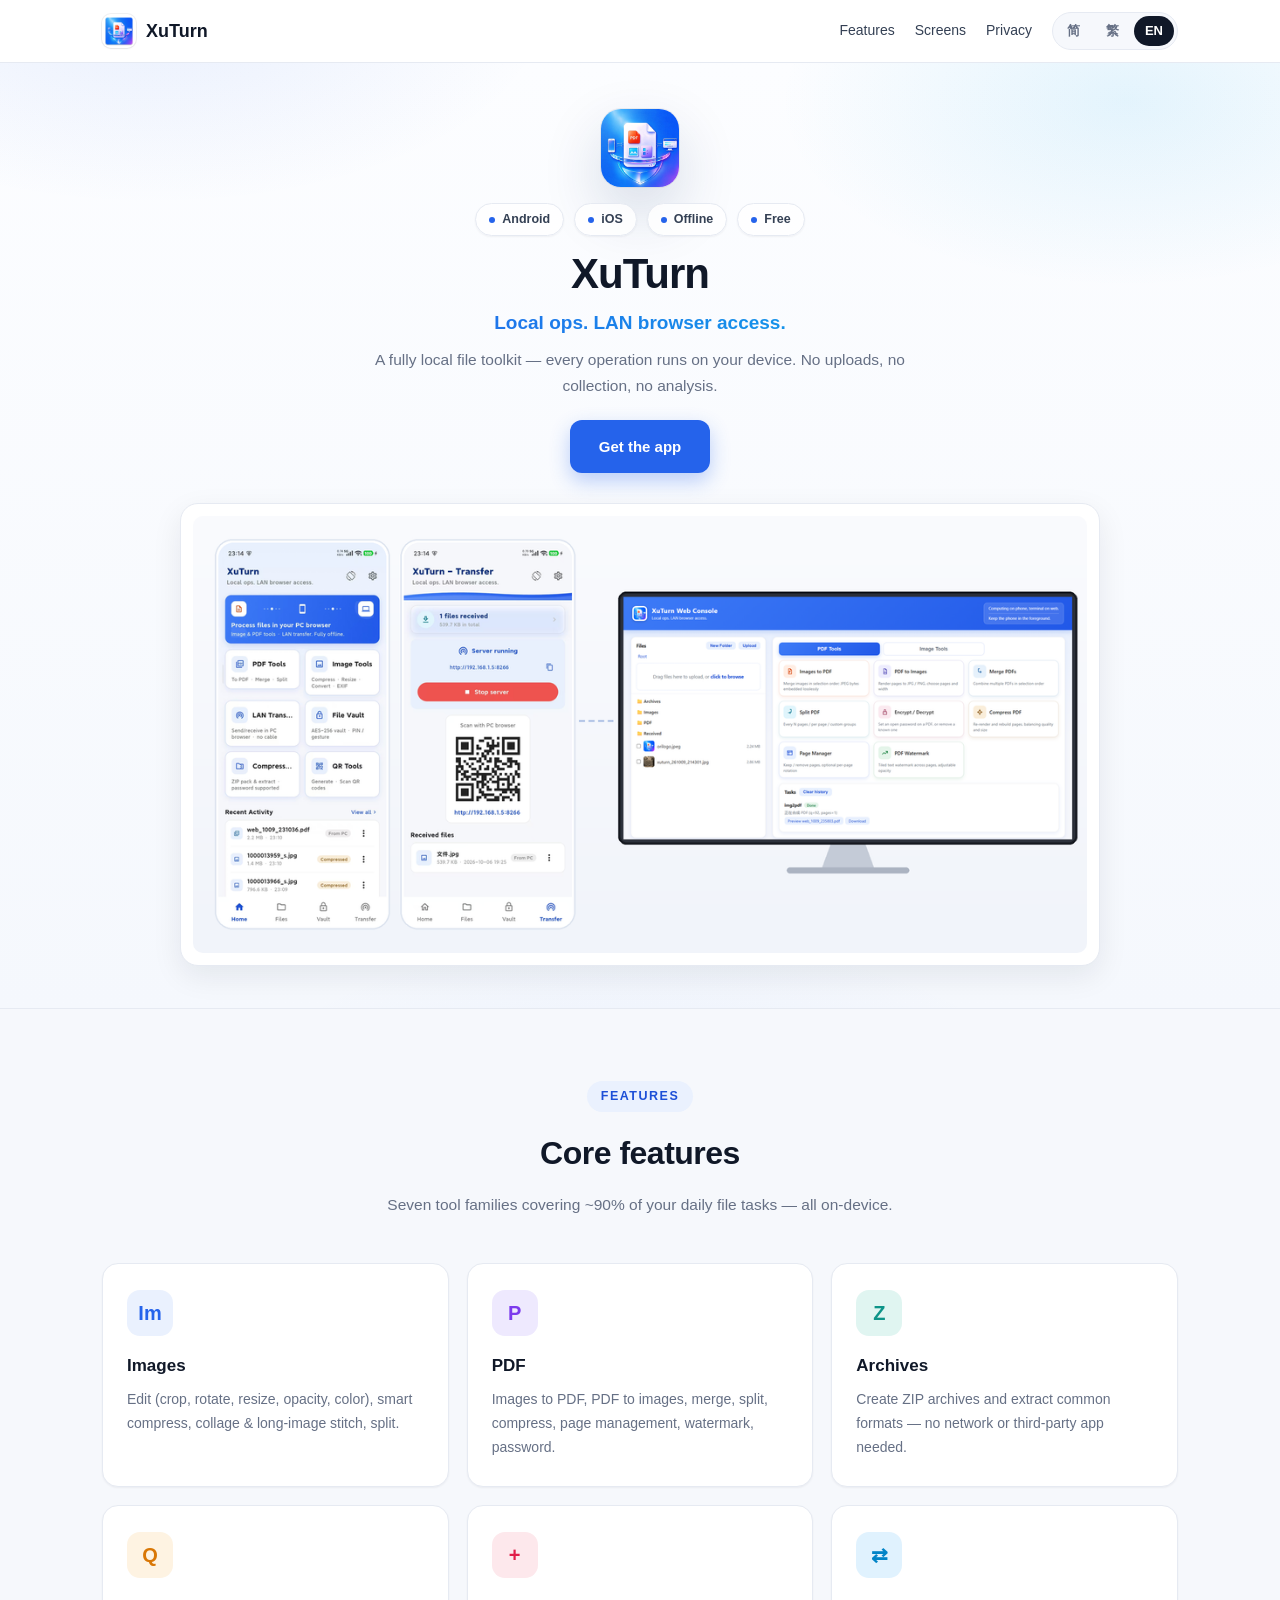
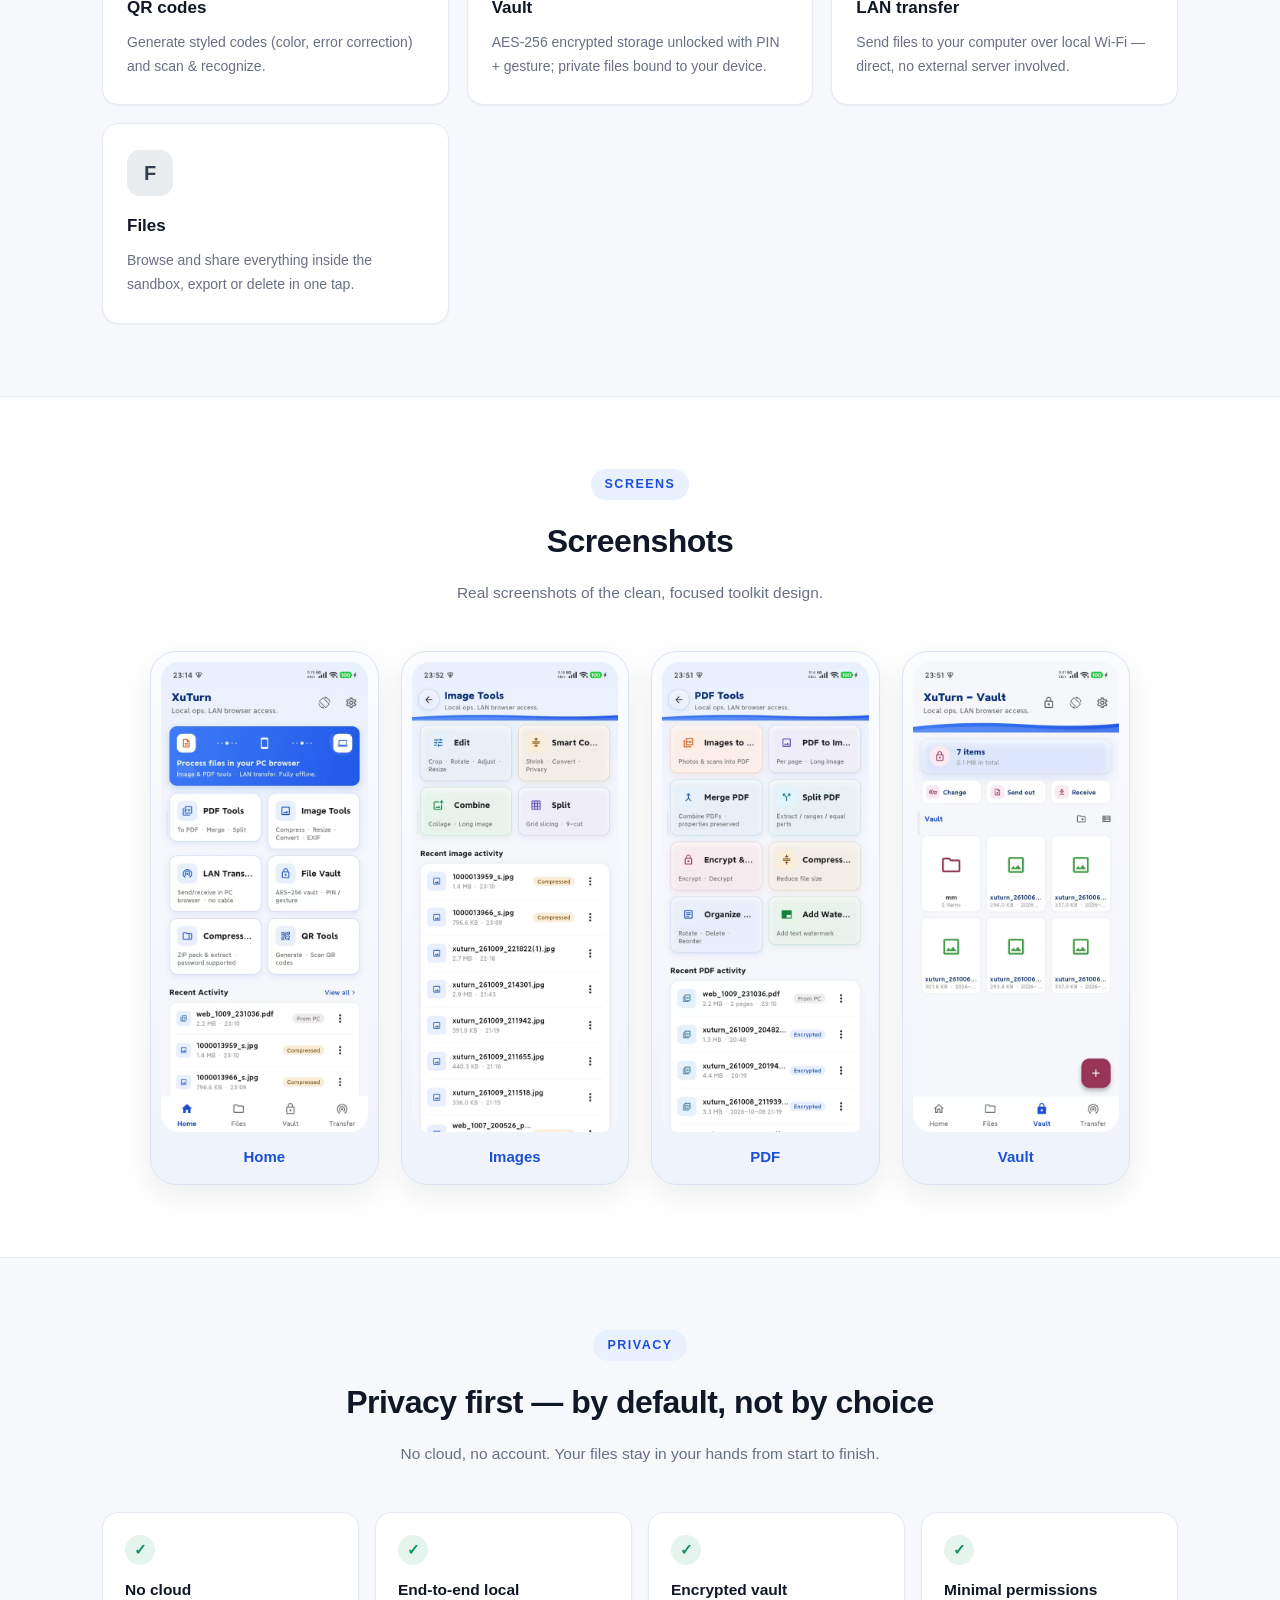
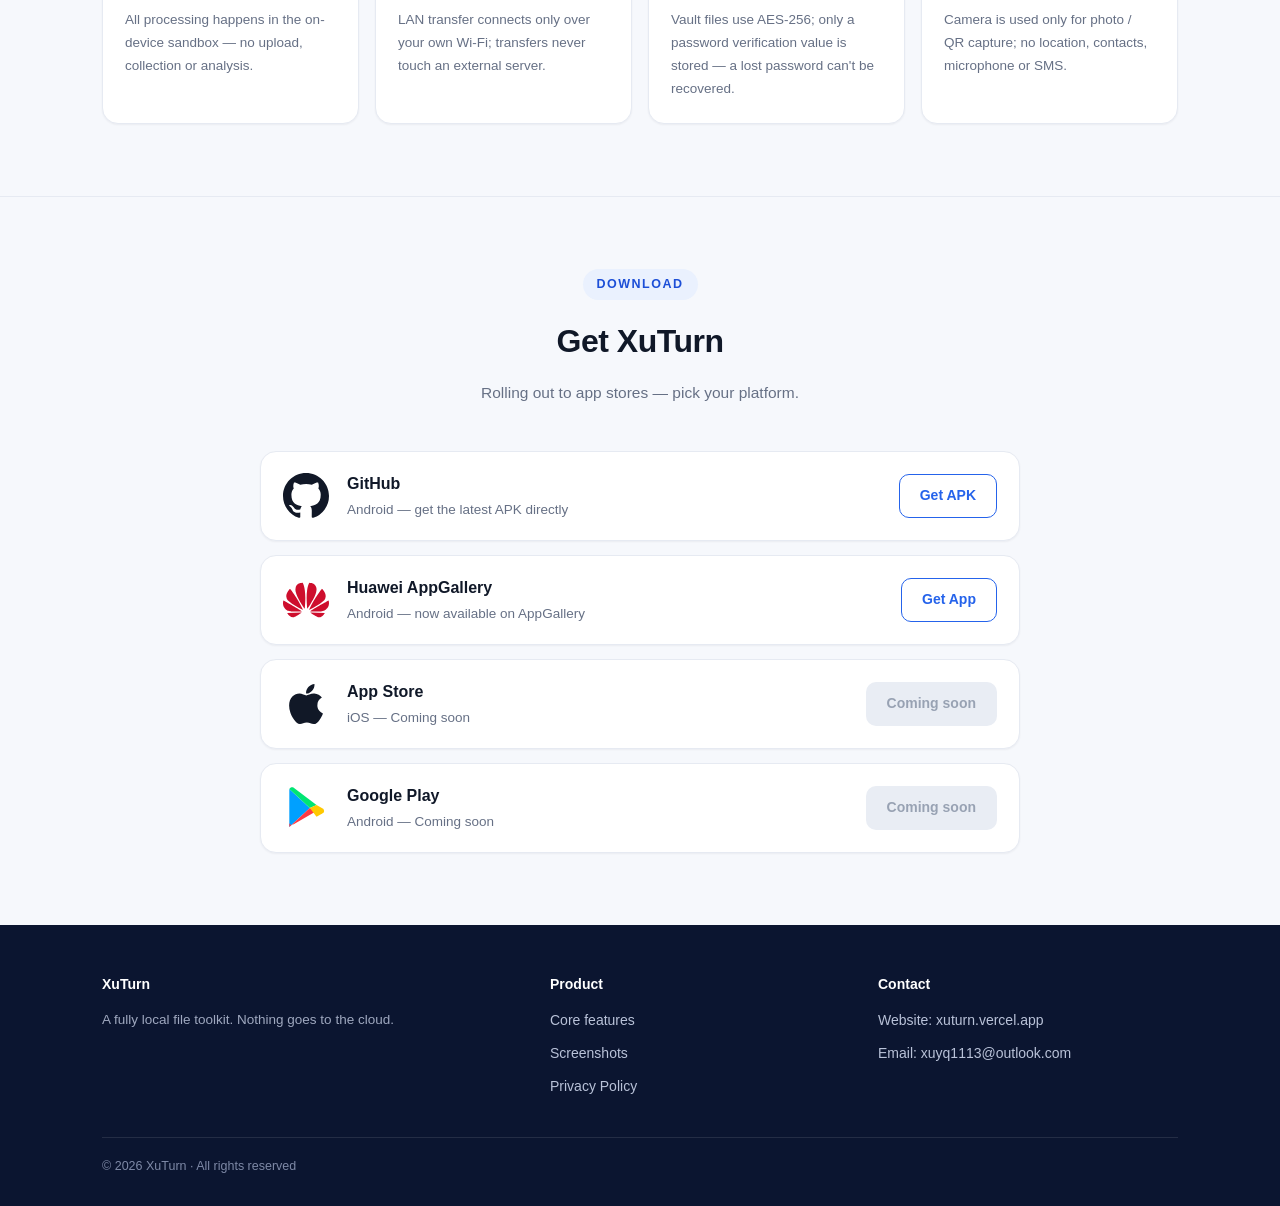
==== commit c43cbc22: "Add files via upload" ====
--- a/index-en.html
+++ b/index-en.html
@@ -201,6 +201,13 @@
           <div class="dl-info"><h3>GitHub</h3><p>Android — get the latest APK directly</p></div>
           <a class="dl-btn" href="https://github.com/LuckyYoungXU/xuturn/releases/latest" target="_blank" rel="noopener">Get APK</a>
         </div>
+        <div class="dl-card">
+          <div class="dl-icon">
+            <svg viewBox="0 0 24 24" aria-hidden="true"><path fill="#CE0E2D" d="M3.67 6.14S1.82 7.91 1.72 9.78v.35c.08 1.51 1.22 2.4 1.22 2.4 1.83 1.79 6.26 4.04 7.3 4.55 0 0 .06.03.1-.01l.02-.04v-.04C7.52 10.8 3.67 6.14 3.67 6.14zM9.65 18.6c-.02-.08-.1-.08-.1-.08l-7.38.26c.8 1.43 2.15 2.53 3.56 2.2.96-.25 3.16-1.78 3.88-2.3.06-.05.04-.09.04-.09zm.08-.78C6.49 15.63.21 12.28.21 12.28c-.15.46-.2.9-.21 1.3v.07c0 1.07.4 1.82.4 1.82.8 1.69 2.34 2.2 2.34 2.2.7.3 1.4.31 1.4.31.12.02 4.4 0 5.54 0 .05 0 .08-.05.08-.05v-.06c0-.03-.03-.05-.03-.05zM9.06 3.19a3.42 3.42 0 00-2.57 3.15v.41c.03.6.16 1.05.16 1.05.66 2.9 3.86 7.65 4.55 8.65.05.05.1.03.1.03a.1.1 0 00.06-.1c1.06-10.6-1.11-13.42-1.11-13.42-.32.02-1.19.23-1.19.23zm8.299 2.27s-.49-1.8-2.44-2.28c0 0-.57-.14-1.17-.22 0 0-2.18 2.81-1.12 13.43.01.07.06.08.06.08.07.03.1-.03.1-.03.72-1.03 3.9-5.76 4.55-8.64 0 0 .36-1.4.02-2.34zm-2.92 13.07s-.07 0-.09.05c0 0-.01.07.03.1.7.51 2.85 2 3.88 2.3 0 0 .16.05.43.06h.14c.69-.02 1.9-.37 3-2.26l-7.4-.25zm7.83-8.41c.14-2.06-1.94-3.97-1.94-3.98 0 0-3.85 4.66-6.67 10.8 0 0-.03.08.02.13l.04.01h.06c1.06-.53 5.46-2.77 7.28-4.54 0 0 1.15-.93 1.21-2.42zm1.52 2.14s-6.28 3.37-9.52 5.55c0 0-.05.04-.03.11 0 0 .03.06.07.06 1.16 0 5.56 0 5.67-.02 0 0 .57-.02 1.27-.29 0 0 1.56-.5 2.37-2.27 0 0 .73-1.45.17-3.14z"/></svg>
+          </div>
+          <div class="dl-info"><h3>Huawei AppGallery</h3><p>Android — now available on AppGallery</p></div>
+          <a class="dl-btn" href="https://appgallery.huawei.com/app/C119295679" target="_blank" rel="noopener">Get App</a>
+        </div>
         <!-- Replace href="#" with the real store URL once published -->
         <div class="dl-card">
           <div class="dl-icon">
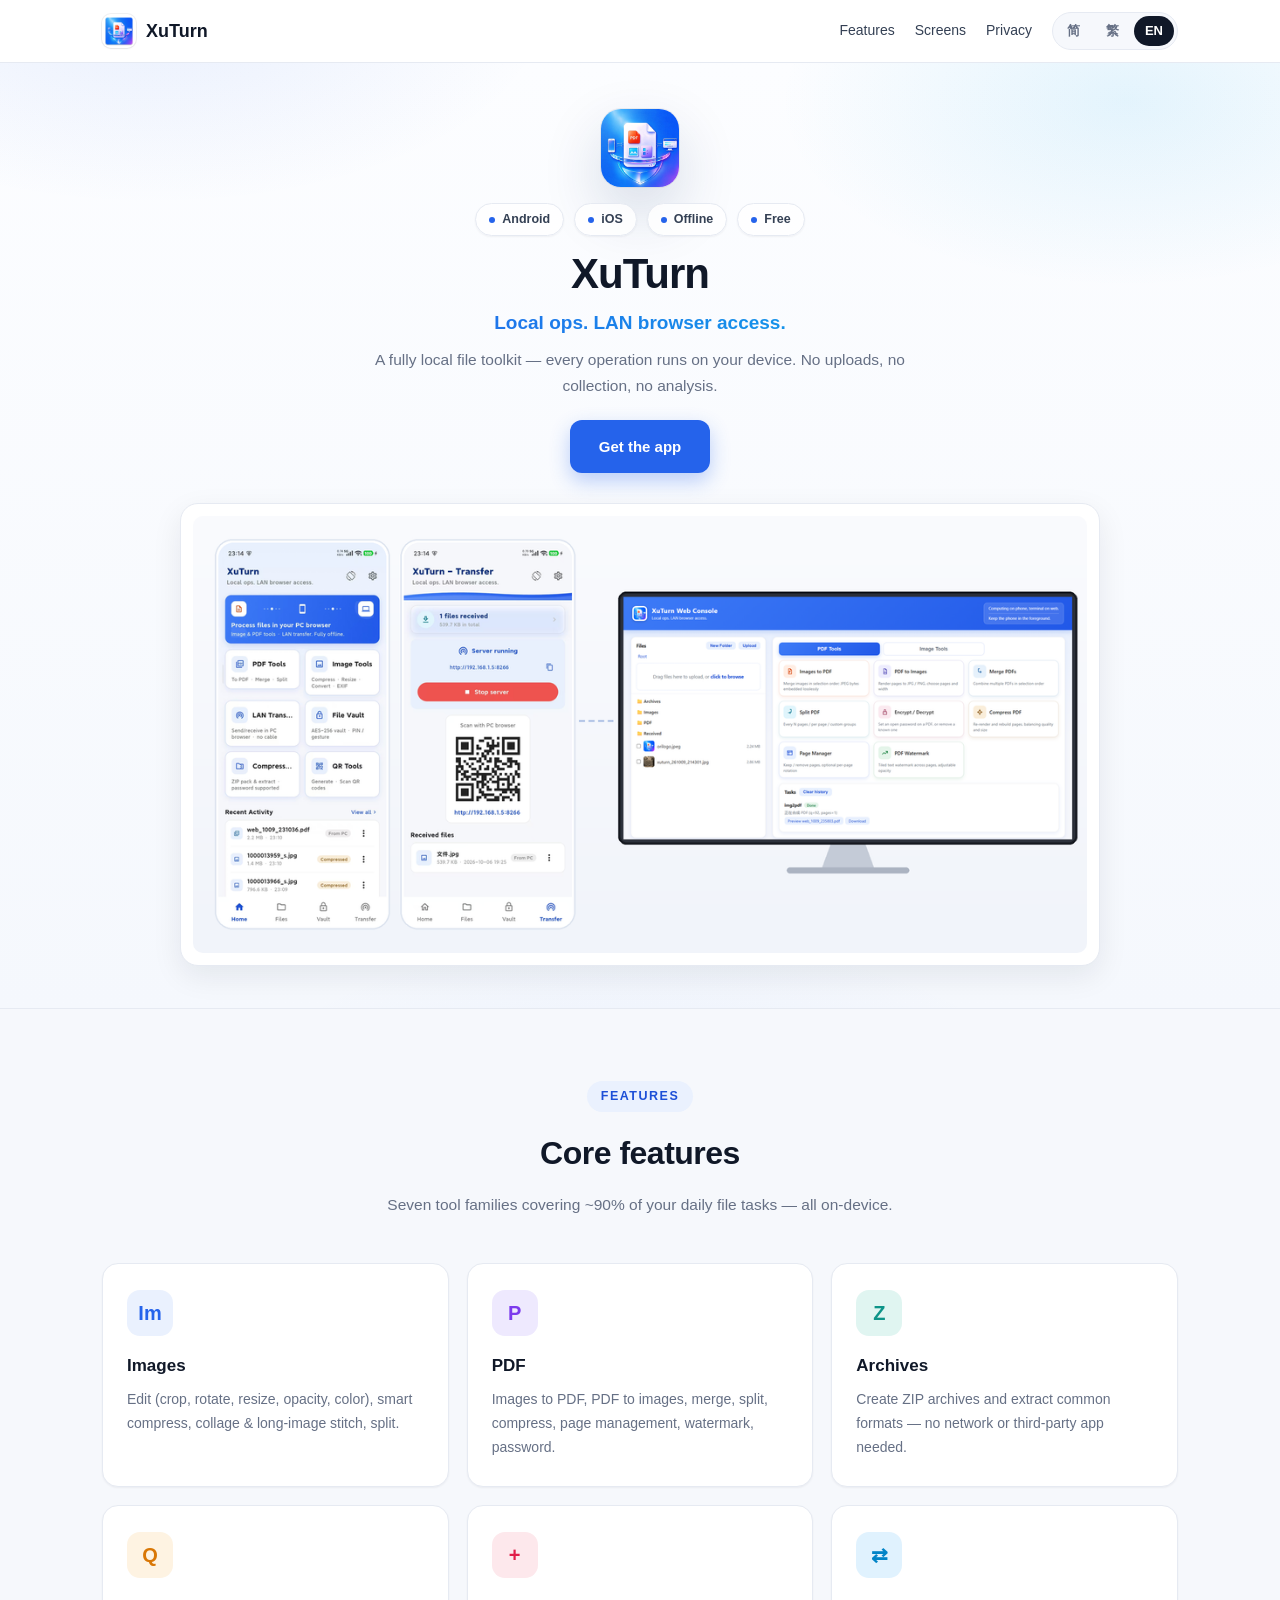
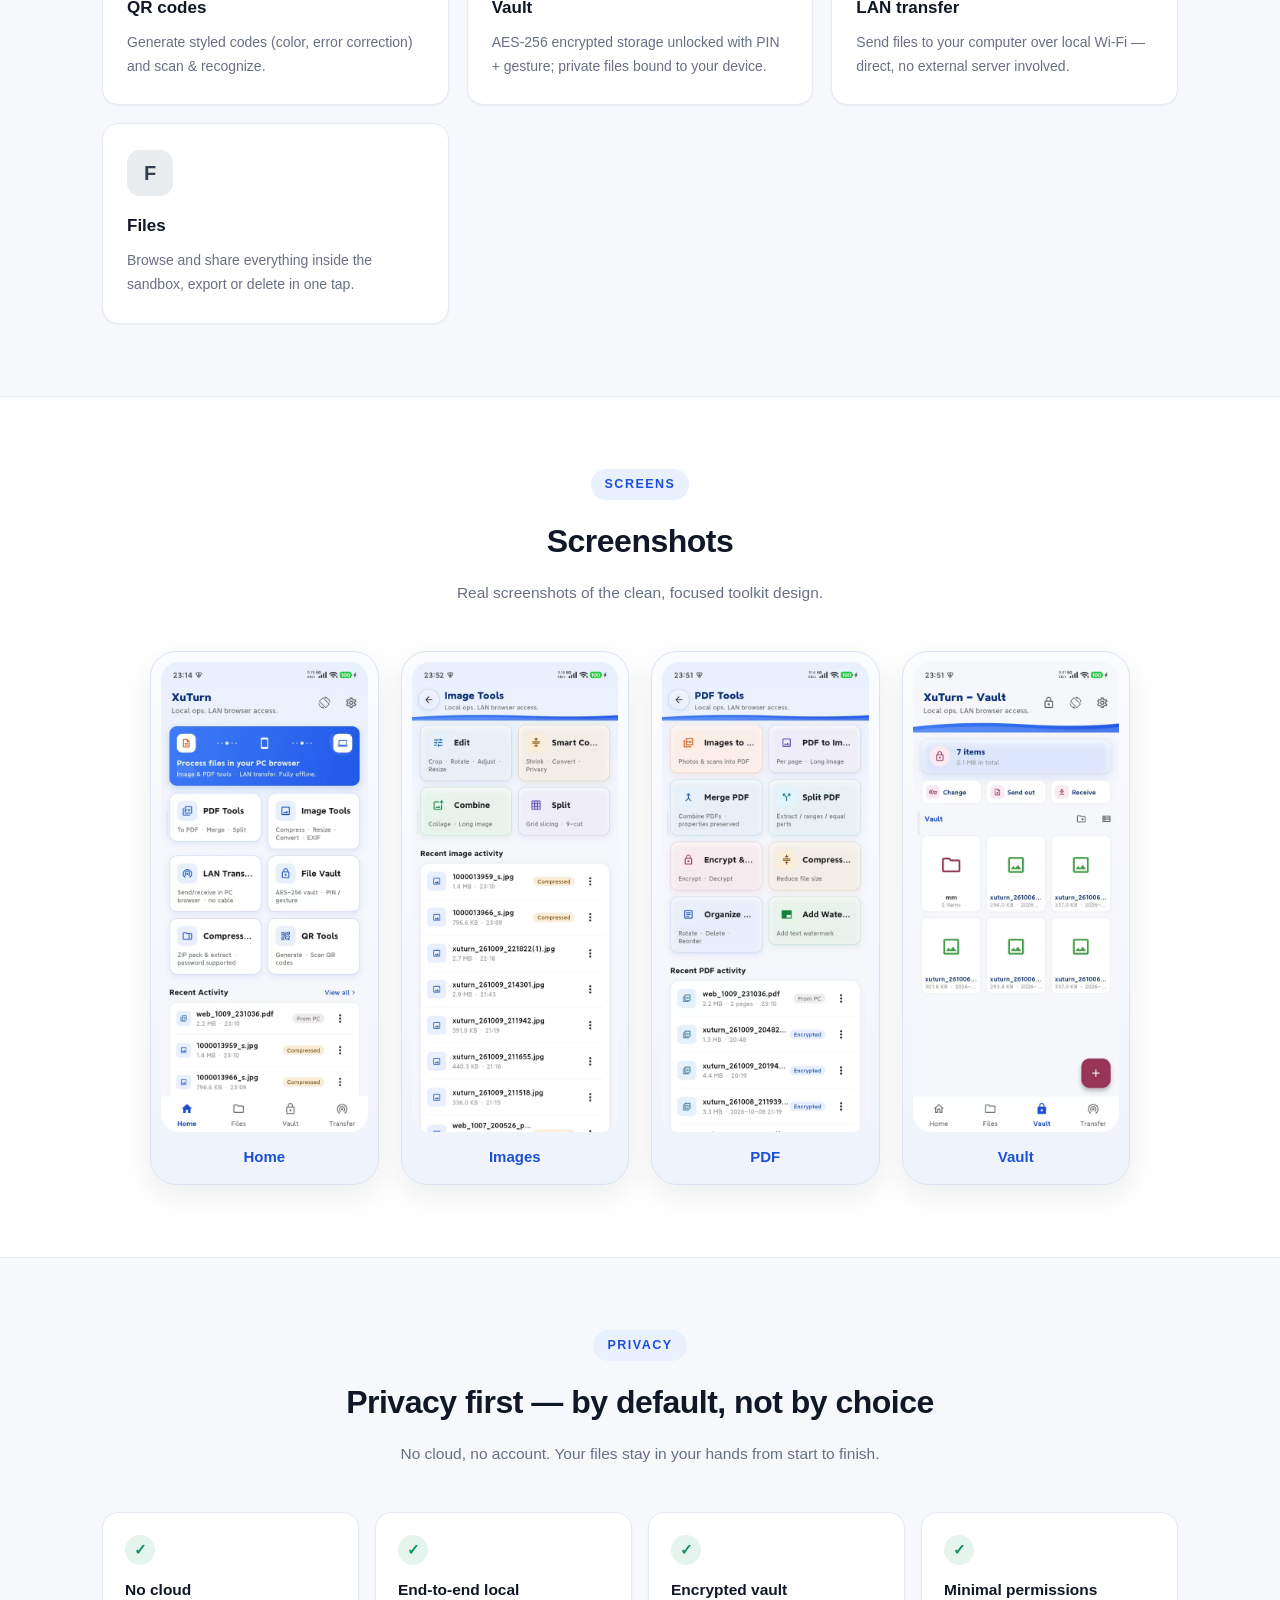
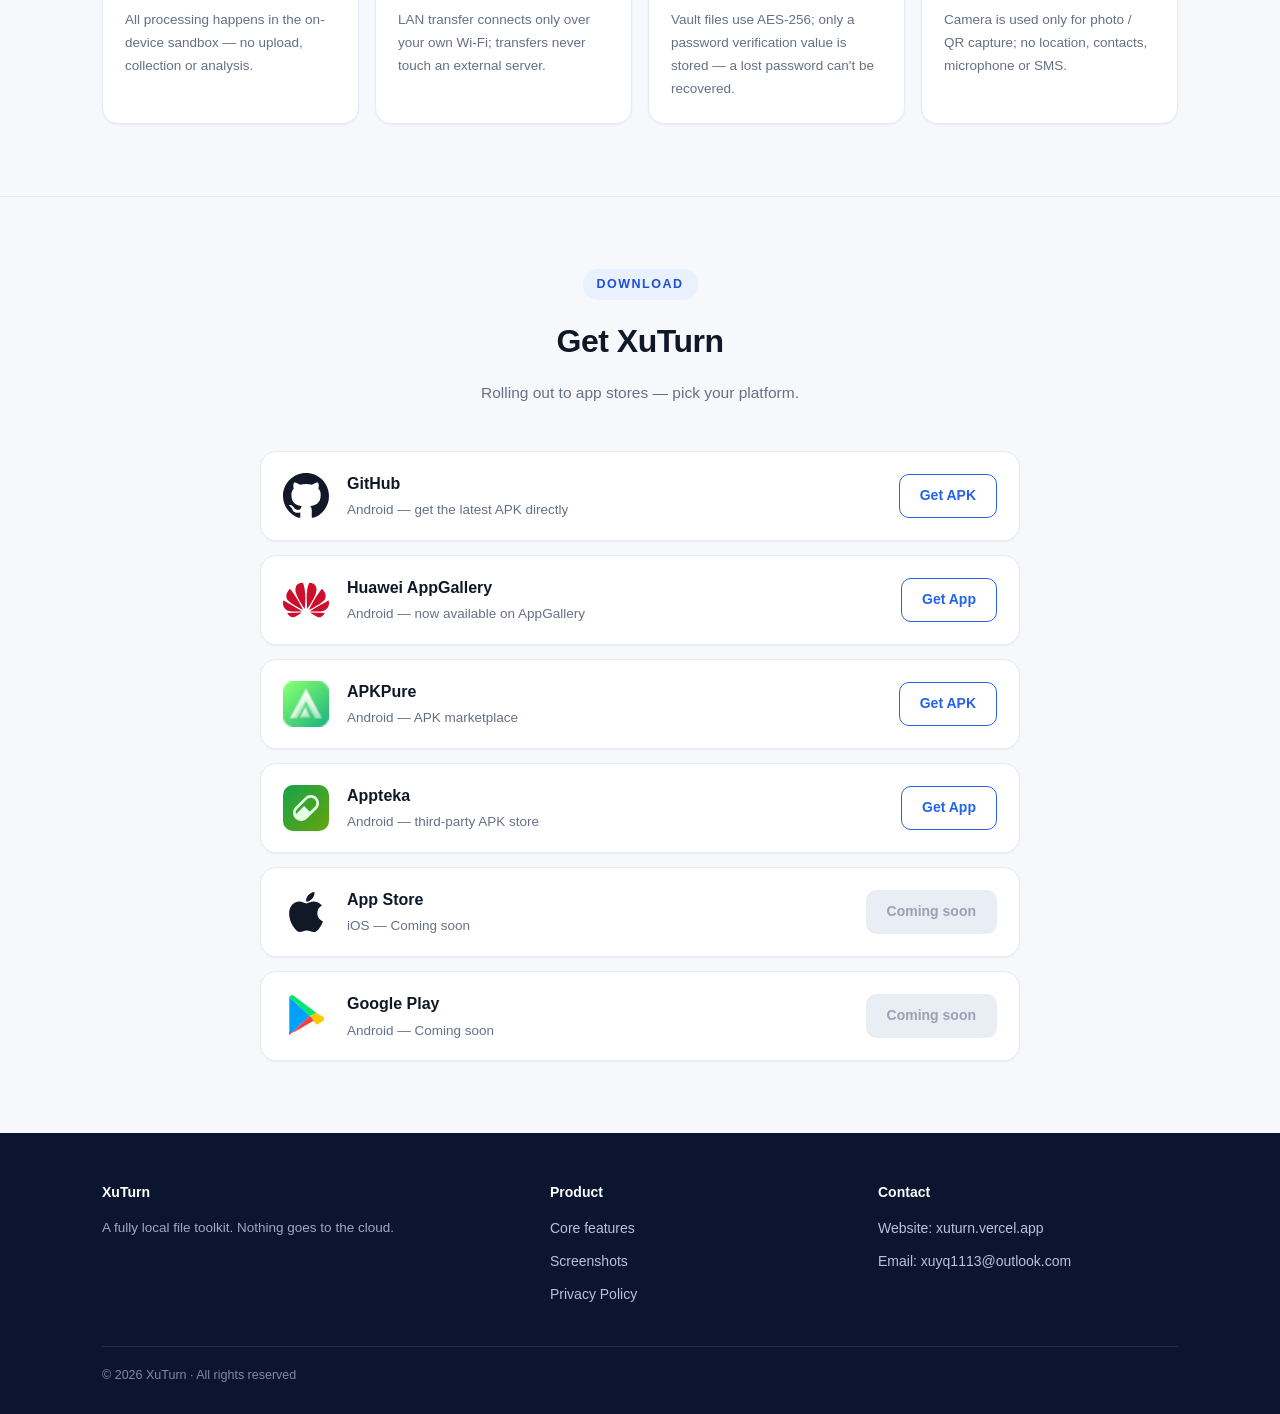
==== commit 2db3af83: "Add files via upload" ====
--- a/index-en.html
+++ b/index-en.html
@@ -208,6 +208,20 @@
           <div class="dl-info"><h3>Huawei AppGallery</h3><p>Android — now available on AppGallery</p></div>
           <a class="dl-btn" href="https://appgallery.huawei.com/app/C119295679" target="_blank" rel="noopener">Get App</a>
         </div>
+        <div class="dl-card">
+          <div class="dl-icon">
+            <img src="assets/apkpure.png" alt="APKPure">
+          </div>
+          <div class="dl-info"><h3>APKPure</h3><p>Android — APK marketplace</p></div>
+          <a class="dl-btn" href="https://apkpure.com/p/com.yongqing.xuturn" target="_blank" rel="noopener">Get APK</a>
+        </div>
+        <div class="dl-card">
+          <div class="dl-icon appteka">
+            <svg viewBox="0 0 260 260" fill="#E5FFE5" width="26" height="26" aria-hidden="true"><path d="M23.9276 120.32L120.32 23.9276C152.36 -7.97588 204.032 -7.97588 236.072 23.9276C267.976 55.8311 267.976 107.64 236.072 139.68L139.68 236.072C107.64 267.976 55.8311 267.976 23.9276 236.072C-7.97588 204.032 -7.97588 152.36 23.9276 120.32ZM43.2879 139.68C28.9722 153.859 24.2003 174.174 29.1085 192.307L110.776 110.776L168.584 168.584L216.712 120.32C238.117 99.0509 238.117 64.5569 216.712 43.2879C195.443 21.8825 160.949 21.8825 139.68 43.2879L43.2879 139.68Z"></path></svg>
+          </div>
+          <div class="dl-info"><h3>Appteka</h3><p>Android — third-party APK store</p></div>
+          <a class="dl-btn" href="https://appteka.store/user/566539" target="_blank" rel="noopener">Get App</a>
+        </div>
         <!-- Replace href="#" with the real store URL once published -->
         <div class="dl-card">
           <div class="dl-icon">
--- a/assets/style.css
+++ b/assets/style.css
@@ -182,6 +182,9 @@
 .dl-card:hover { transform: translateY(-2px); box-shadow: var(--shadow-md); }
 .dl-icon { width: 46px; height: 46px; flex: none; display: flex; align-items: center; justify-content: center; }
 .dl-icon svg { width: 100%; height: 100%; }
+.dl-icon img { width: 100%; height: 100%; object-fit: contain; }
+.dl-icon.appteka { background: linear-gradient(135deg, #16a34a, #65a30d); border-radius: 10px; box-shadow: 0 1px 2px rgba(0,0,0,0.06); }
+.dl-icon.appteka svg { width: 26px; height: 26px; }
 .dl-info { flex: 1; min-width: 0; }
 .dl-info h3 { margin: 0; font-size: 16px; font-weight: 700; }
 .dl-info p { margin: 2px 0 0; font-size: 13.5px; color: var(--muted); }
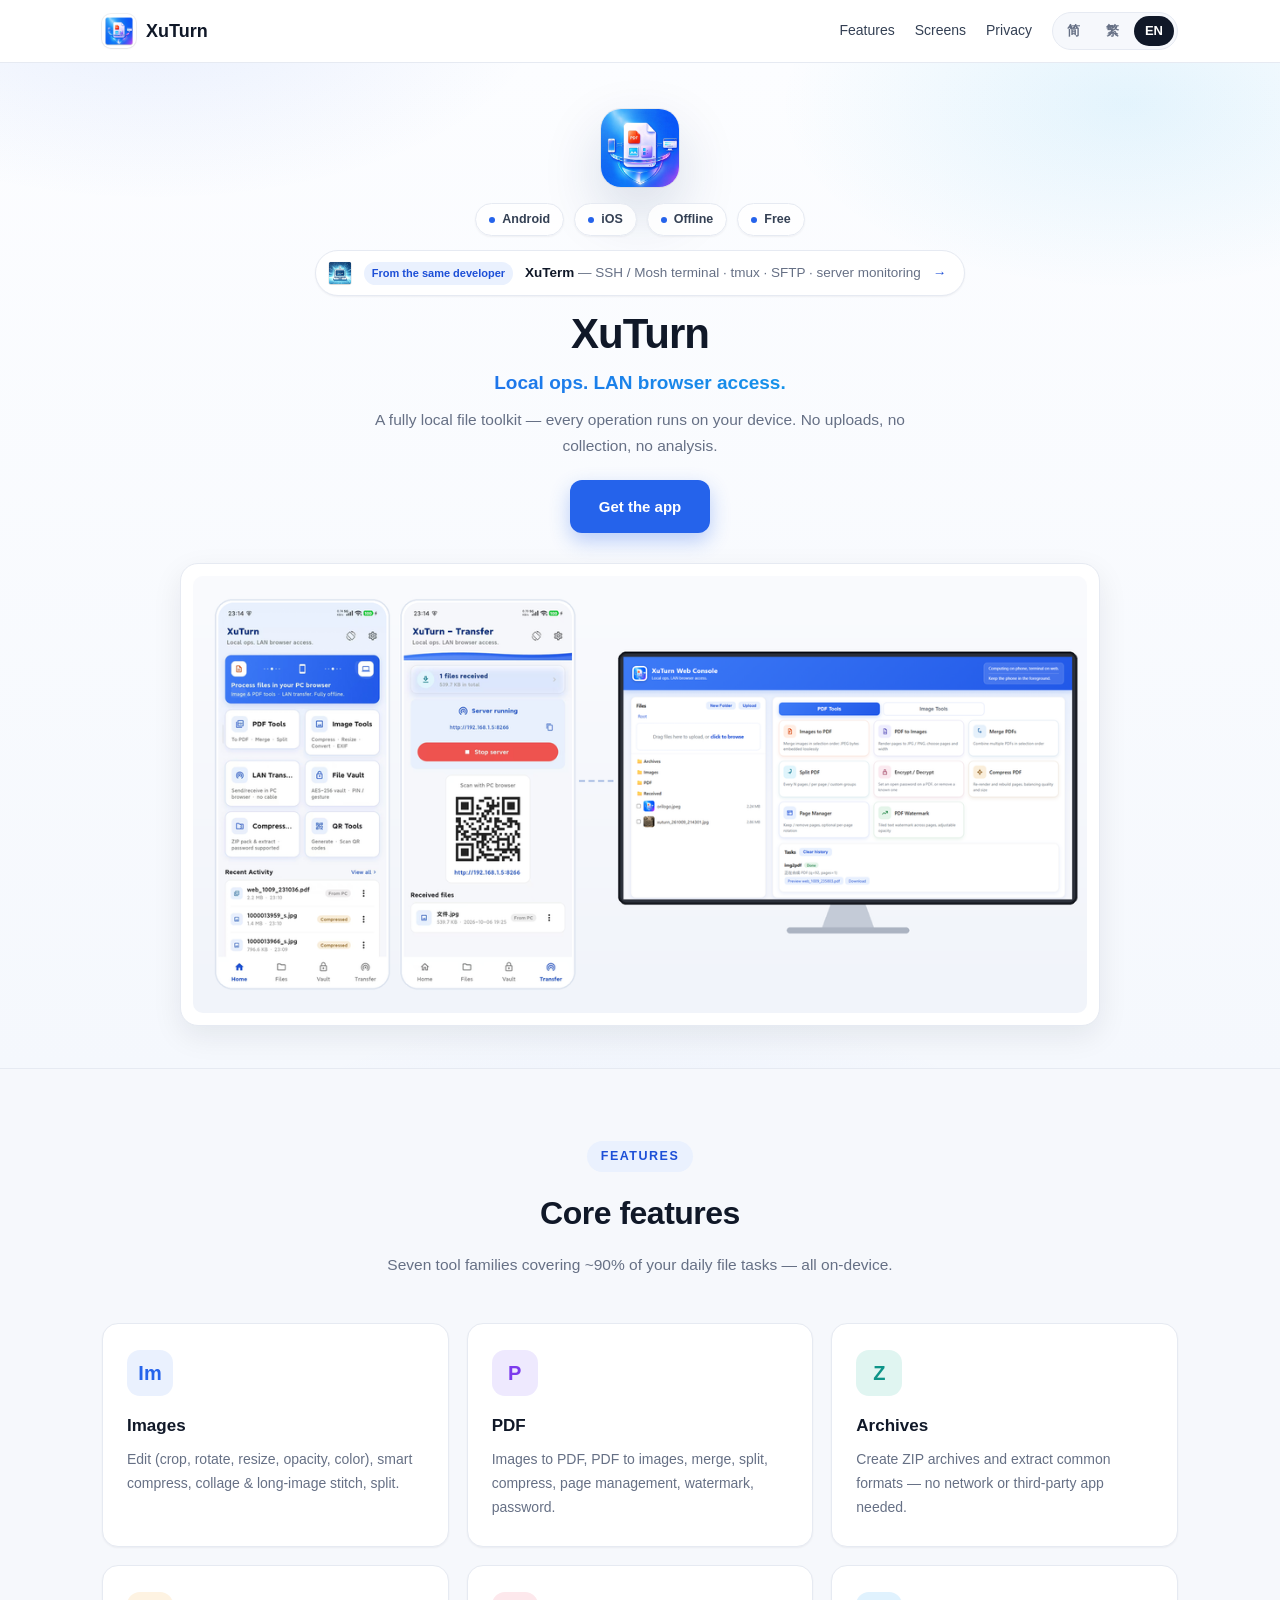
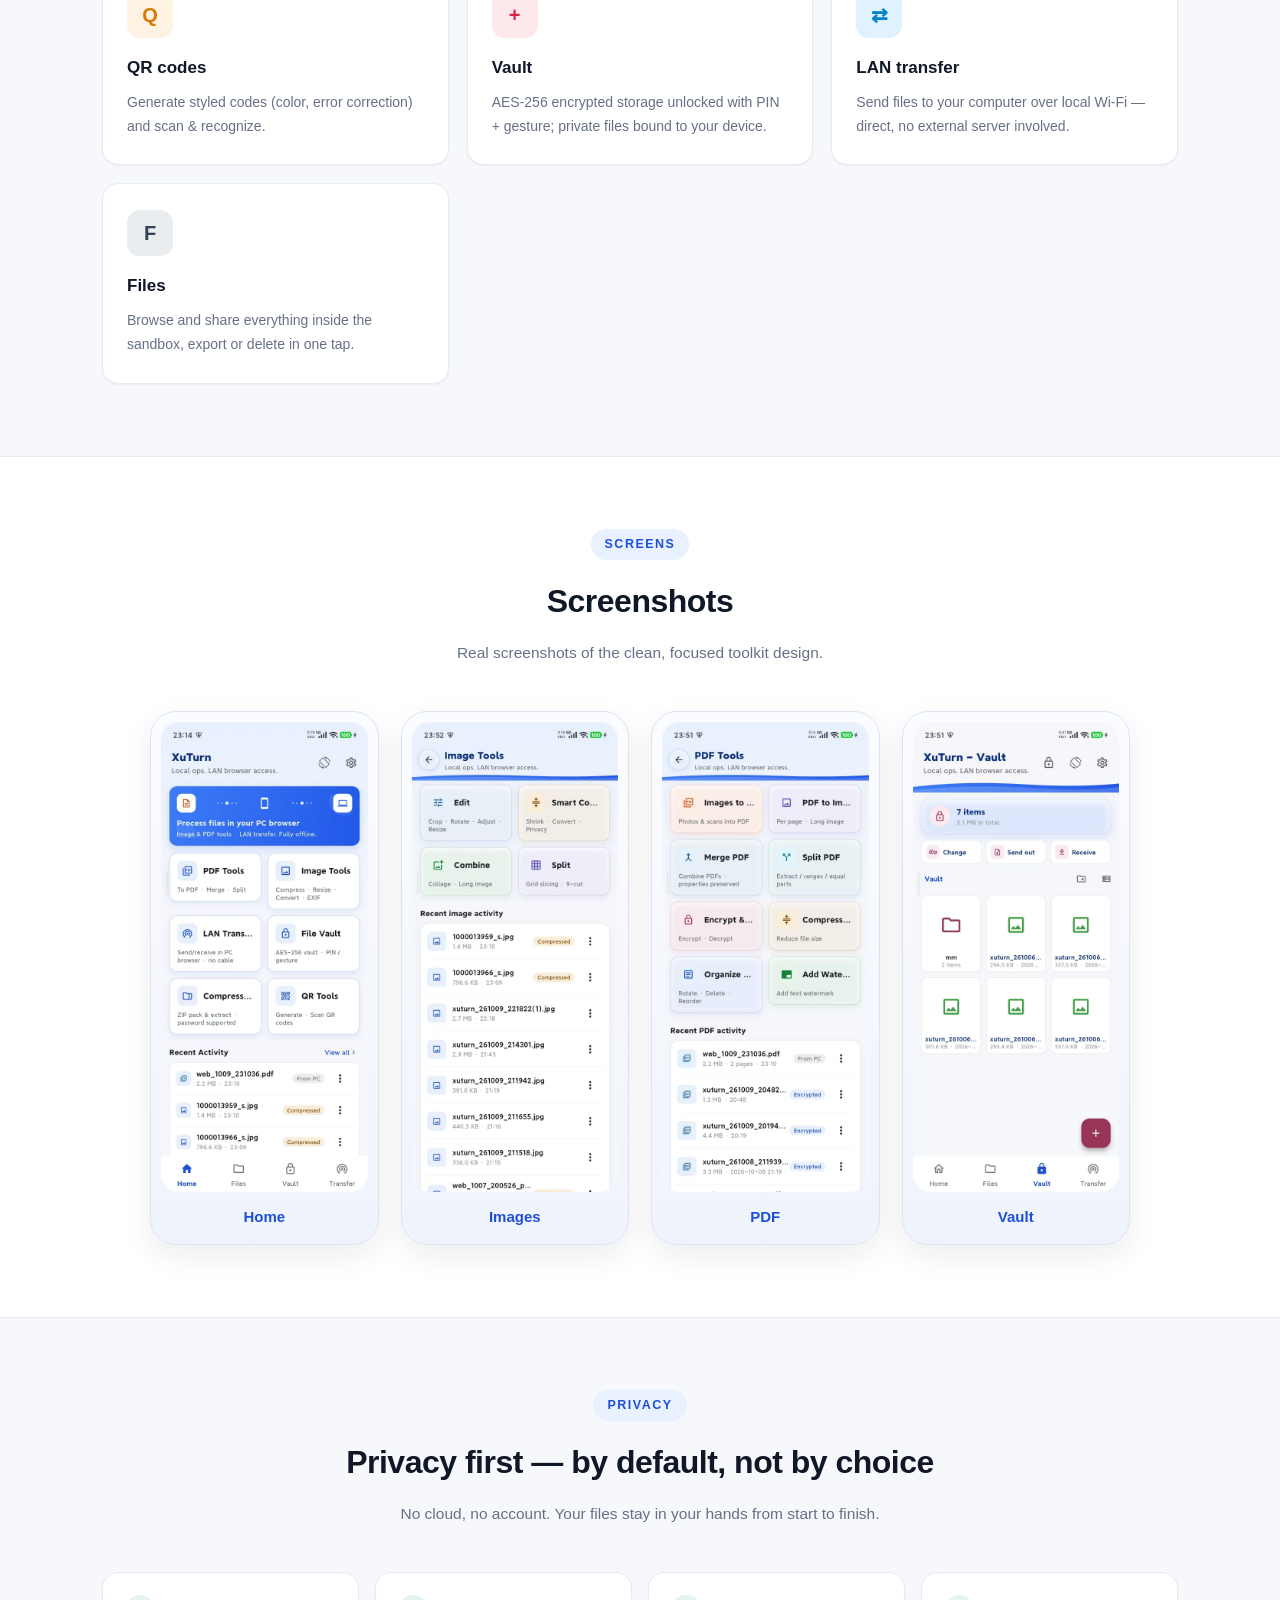
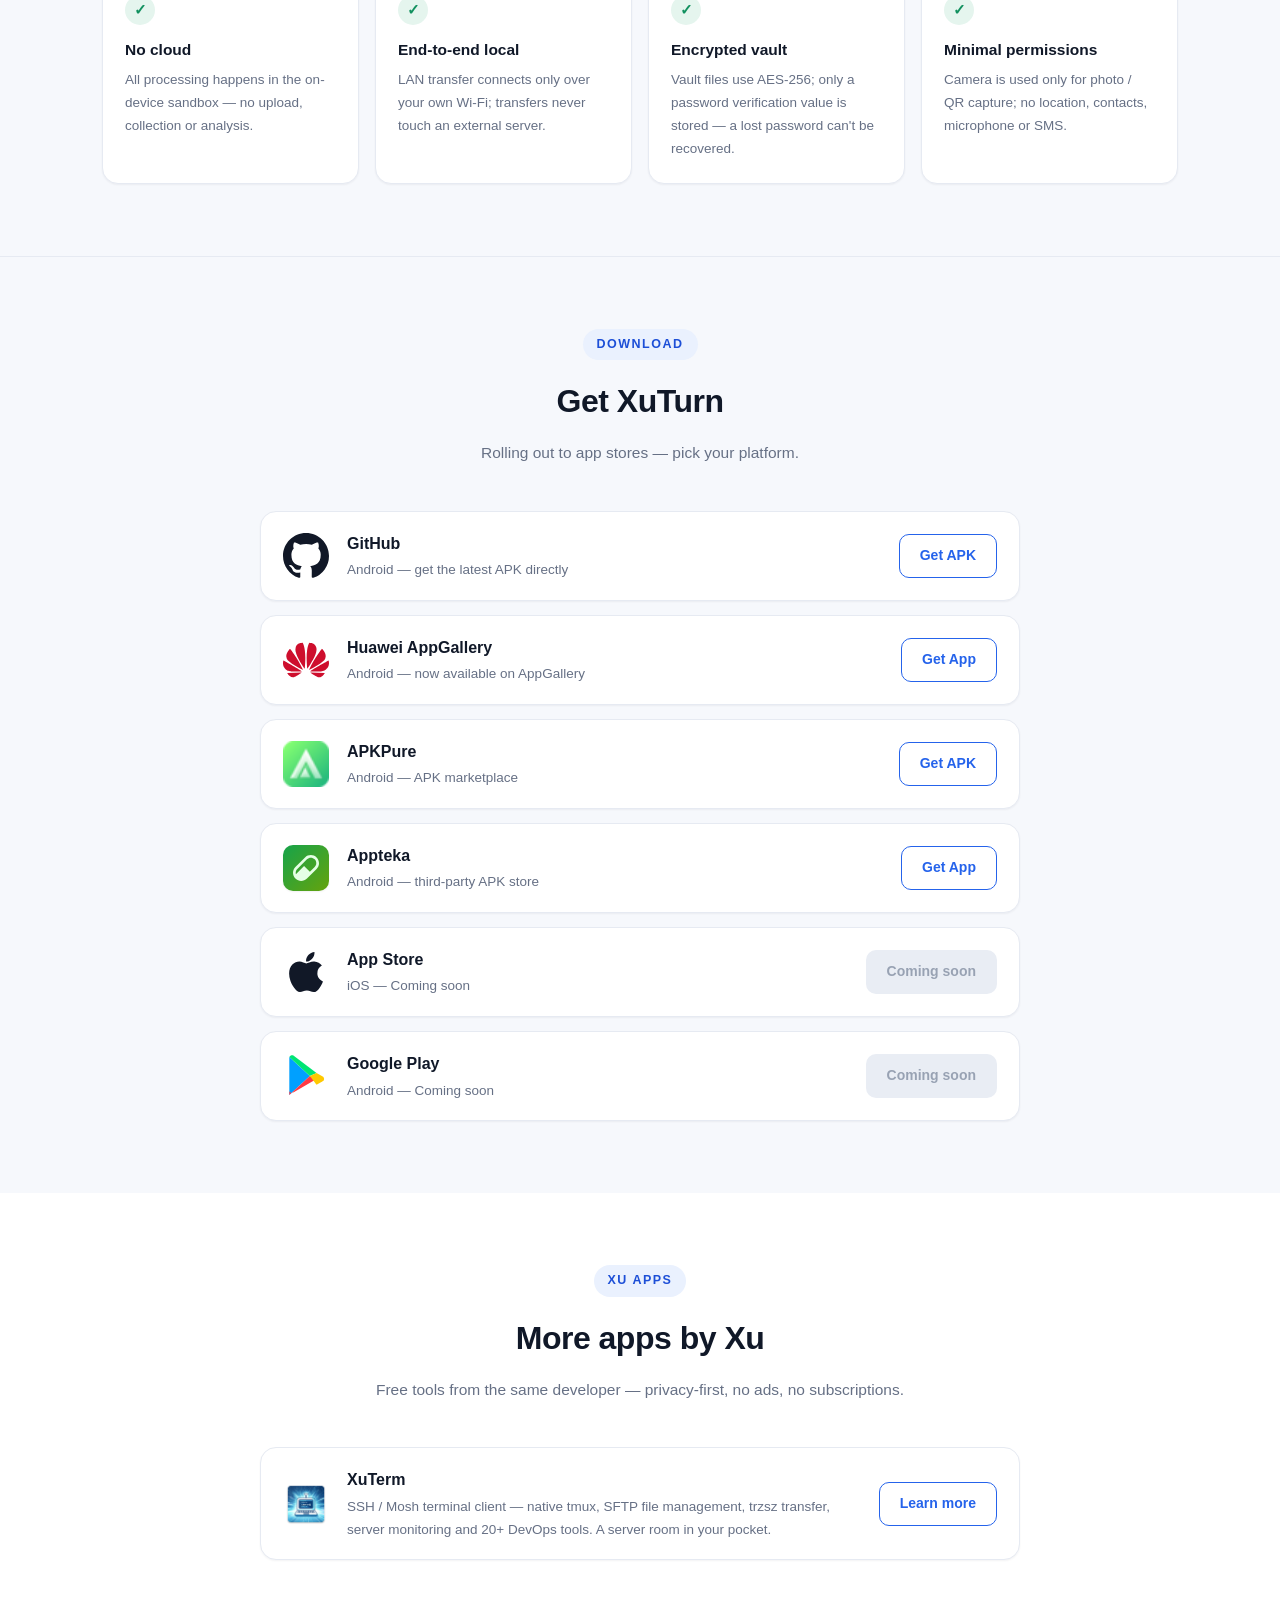
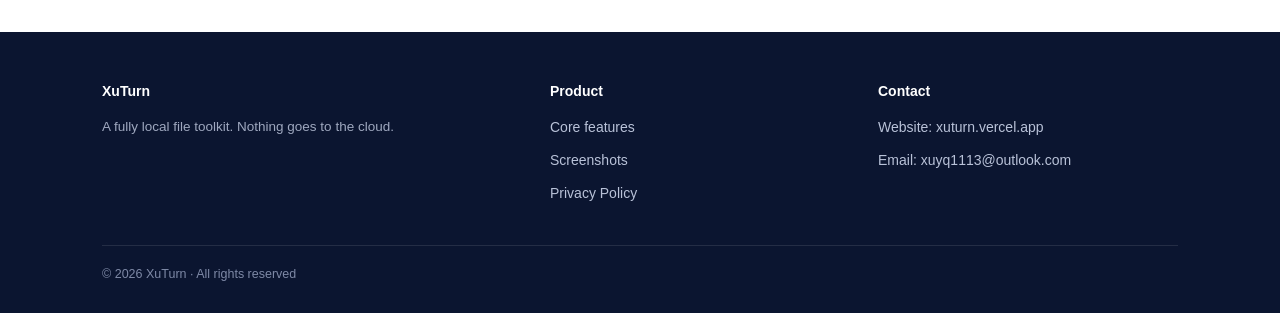
==== commit 11f7c4fb: "Add files via upload" ====
--- a/index-en.html
+++ b/index-en.html
@@ -67,6 +67,12 @@
         <span class="badge">Offline</span>
         <span class="badge">Free</span>
       </div>
+      <a class="sibling-pill" href="https://xuterm.vercel.app/" target="_blank" rel="noopener">
+        <img src="assets/xuterm-logo.png" alt="XuTerm">
+        <span class="tag">From the same developer</span>
+        <span><strong>XuTerm</strong><span class="desc"> — SSH / Mosh terminal · tmux · SFTP · server monitoring</span></span>
+        <span class="arrow">&rarr;</span>
+      </a>
       <h1>XuTurn</h1>
       <p class="tagline">Local ops. LAN browser access.</p>
       <p class="lead">A fully local file toolkit — every operation runs on your device. No uploads, no collection, no analysis.</p>
@@ -241,6 +247,23 @@
           </div>
           <div class="dl-info"><h3>Google Play</h3><p>Android — Coming soon</p></div>
           <span class="dl-btn soon">Coming soon</span>
+        </div>
+      </div>
+    </div>
+  </section>
+
+  <section id="more-apps">
+    <div class="container">
+      <div class="section-head">
+        <span class="eyebrow">Xu Apps</span>
+        <h2>More apps by Xu</h2>
+        <p>Free tools from the same developer — privacy-first, no ads, no subscriptions.</p>
+      </div>
+      <div class="dl-list">
+        <div class="dl-card">
+          <div class="dl-icon"><img src="assets/xuterm-logo.png" alt="XuTerm"></div>
+          <div class="dl-info"><h3>XuTerm</h3><p>SSH / Mosh terminal client — native tmux, SFTP file management, trzsz transfer, server monitoring and 20+ DevOps tools. A server room in your pocket.</p></div>
+          <a class="dl-btn" href="https://xuterm.vercel.app/" target="_blank" rel="noopener">Learn more</a>
         </div>
       </div>
     </div>
--- a/assets/style.css
+++ b/assets/style.css
@@ -255,6 +255,20 @@
 .doc .toc { background: var(--bg-soft); border: 1px solid var(--line); border-radius: 12px; padding: 16px 20px; margin: 18px 0; }
 .doc .toc a { font-weight: 500; }
 
+/* ---------- Sibling app pill (first-screen cross link) ---------- */
+.sibling-pill {
+  display: inline-flex; align-items: center; gap: 10px; margin: 0 auto 14px;
+  padding: 8px 18px 8px 10px; background: #fff; border: 1px solid var(--line);
+  border-radius: 999px; font-size: 13.5px; color: var(--muted);
+  box-shadow: var(--shadow-sm); transition: border-color .15s ease, box-shadow .15s ease;
+}
+.sibling-pill:hover { text-decoration: none; border-color: #C6D2E8; box-shadow: var(--shadow-md); }
+.sibling-pill img { width: 28px; height: 28px; border-radius: 8px; object-fit: cover; flex: none; }
+.sibling-pill strong { color: var(--ink); font-weight: 700; }
+.sibling-pill .arrow { color: var(--primary-700); font-weight: 700; margin-left: 2px; }
+.sibling-pill .tag { flex: none; font-size: 11px; font-weight: 700; color: var(--primary-700); background: var(--primary-50); padding: 2px 8px; border-radius: 999px; margin-right: 2px; }
+@media (max-width: 640px) { .sibling-pill .desc { display: none; } .sibling-pill { padding: 7px 14px 7px 9px; } }
+
 /* ---------- Responsive ---------- */
 @media (max-width: 768px) {
   .hero { padding: 30px 0 26px; }
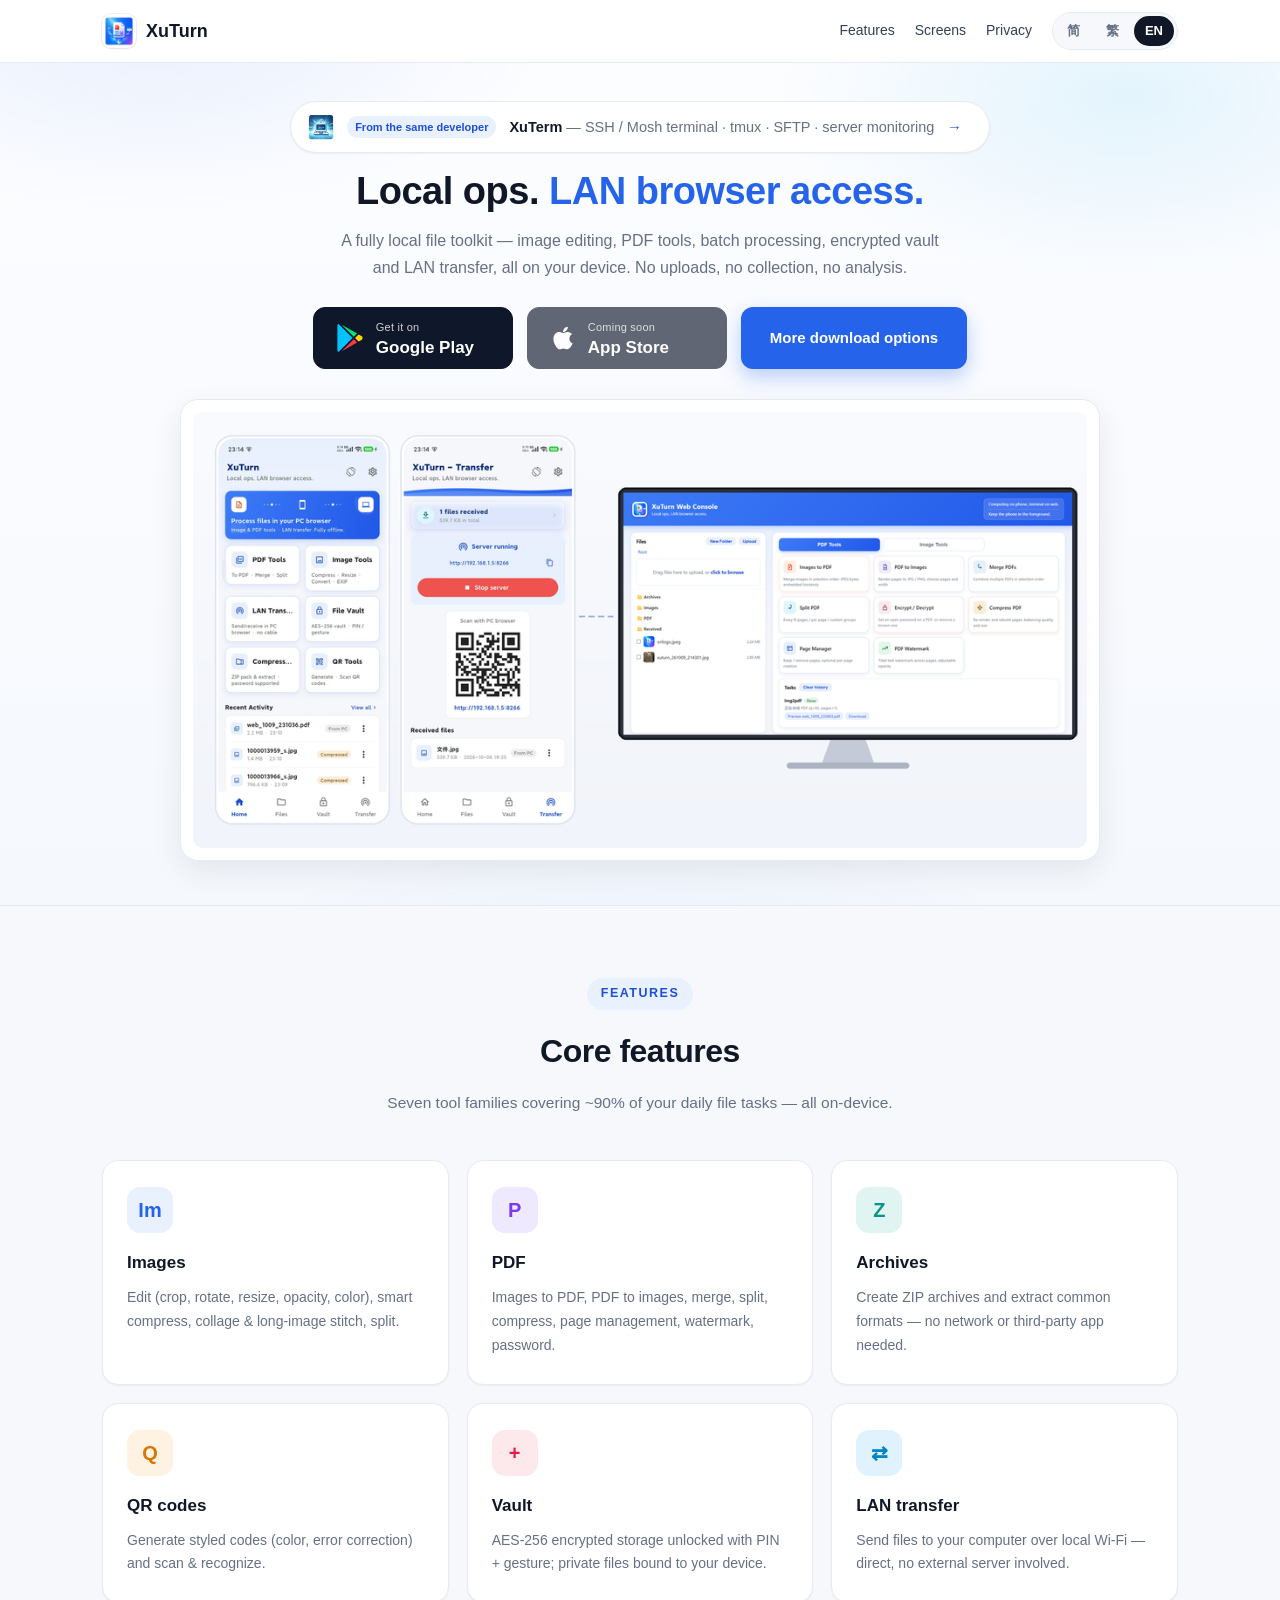
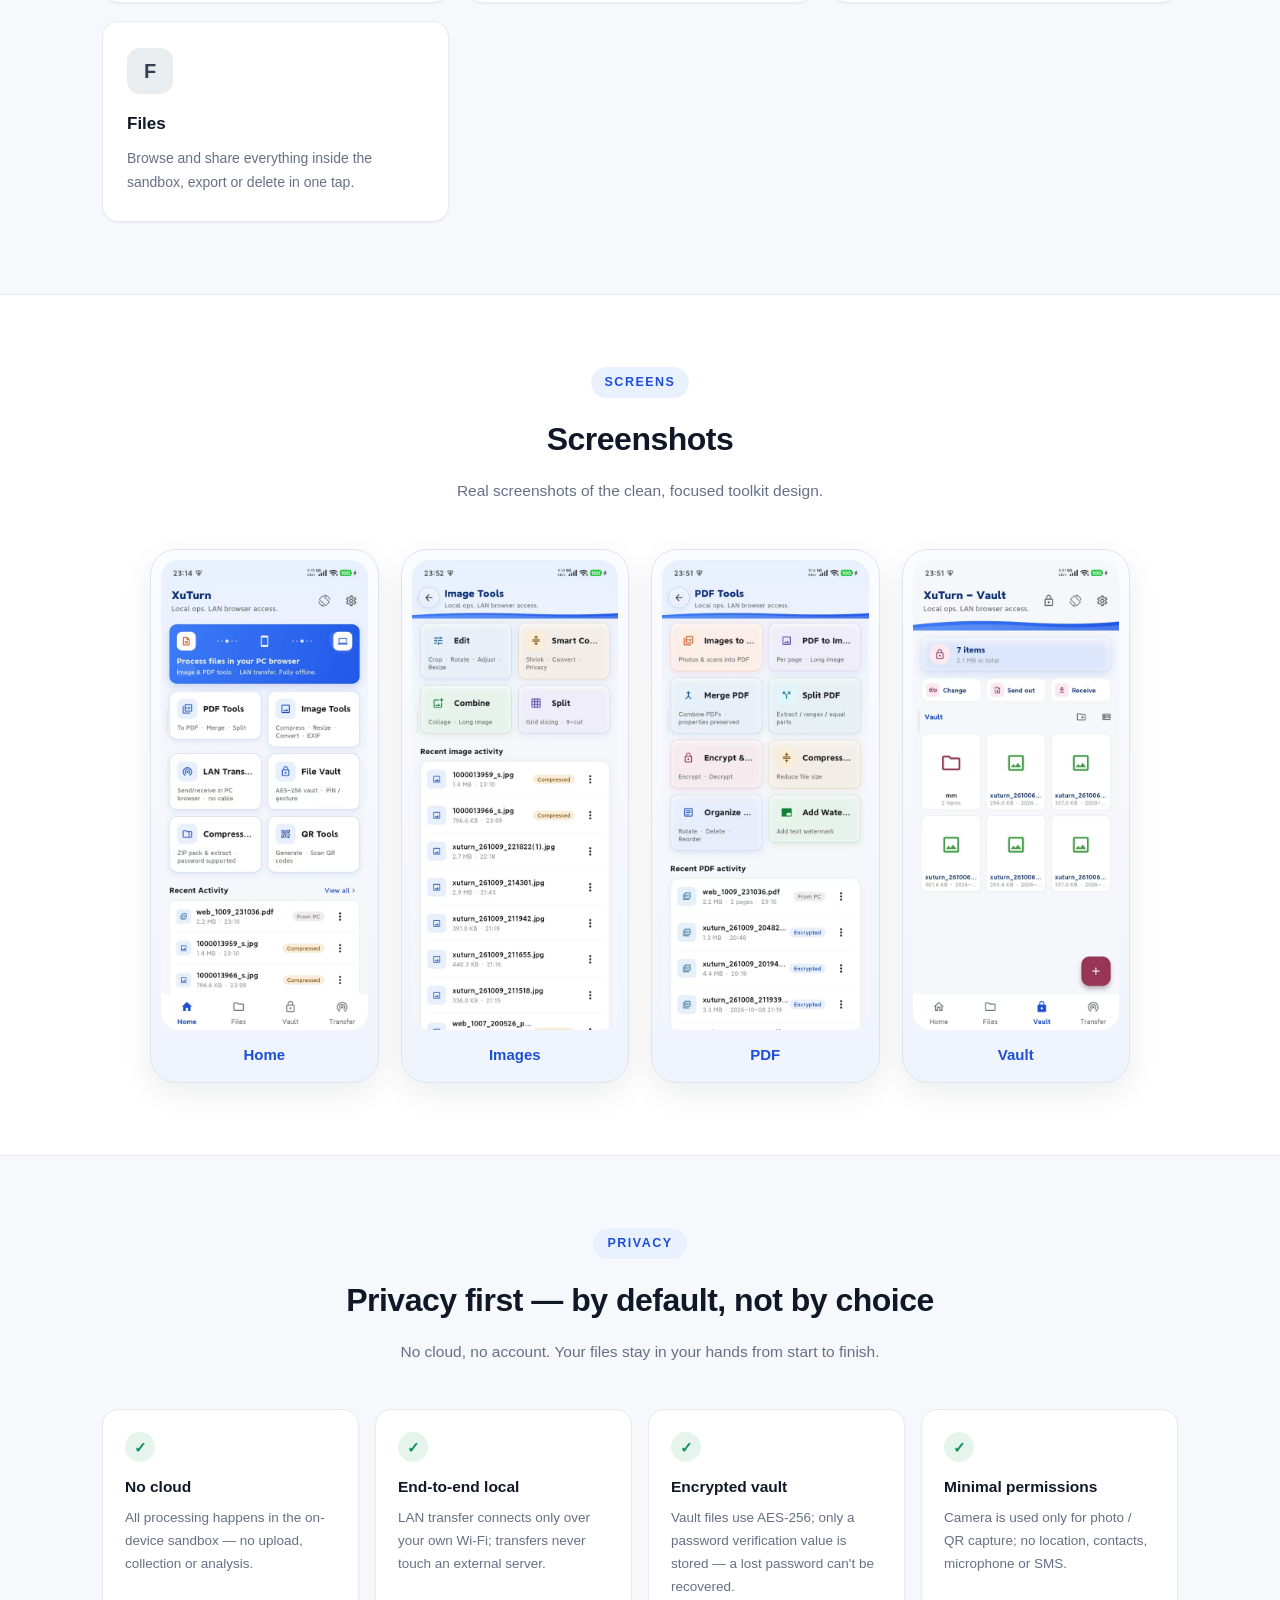
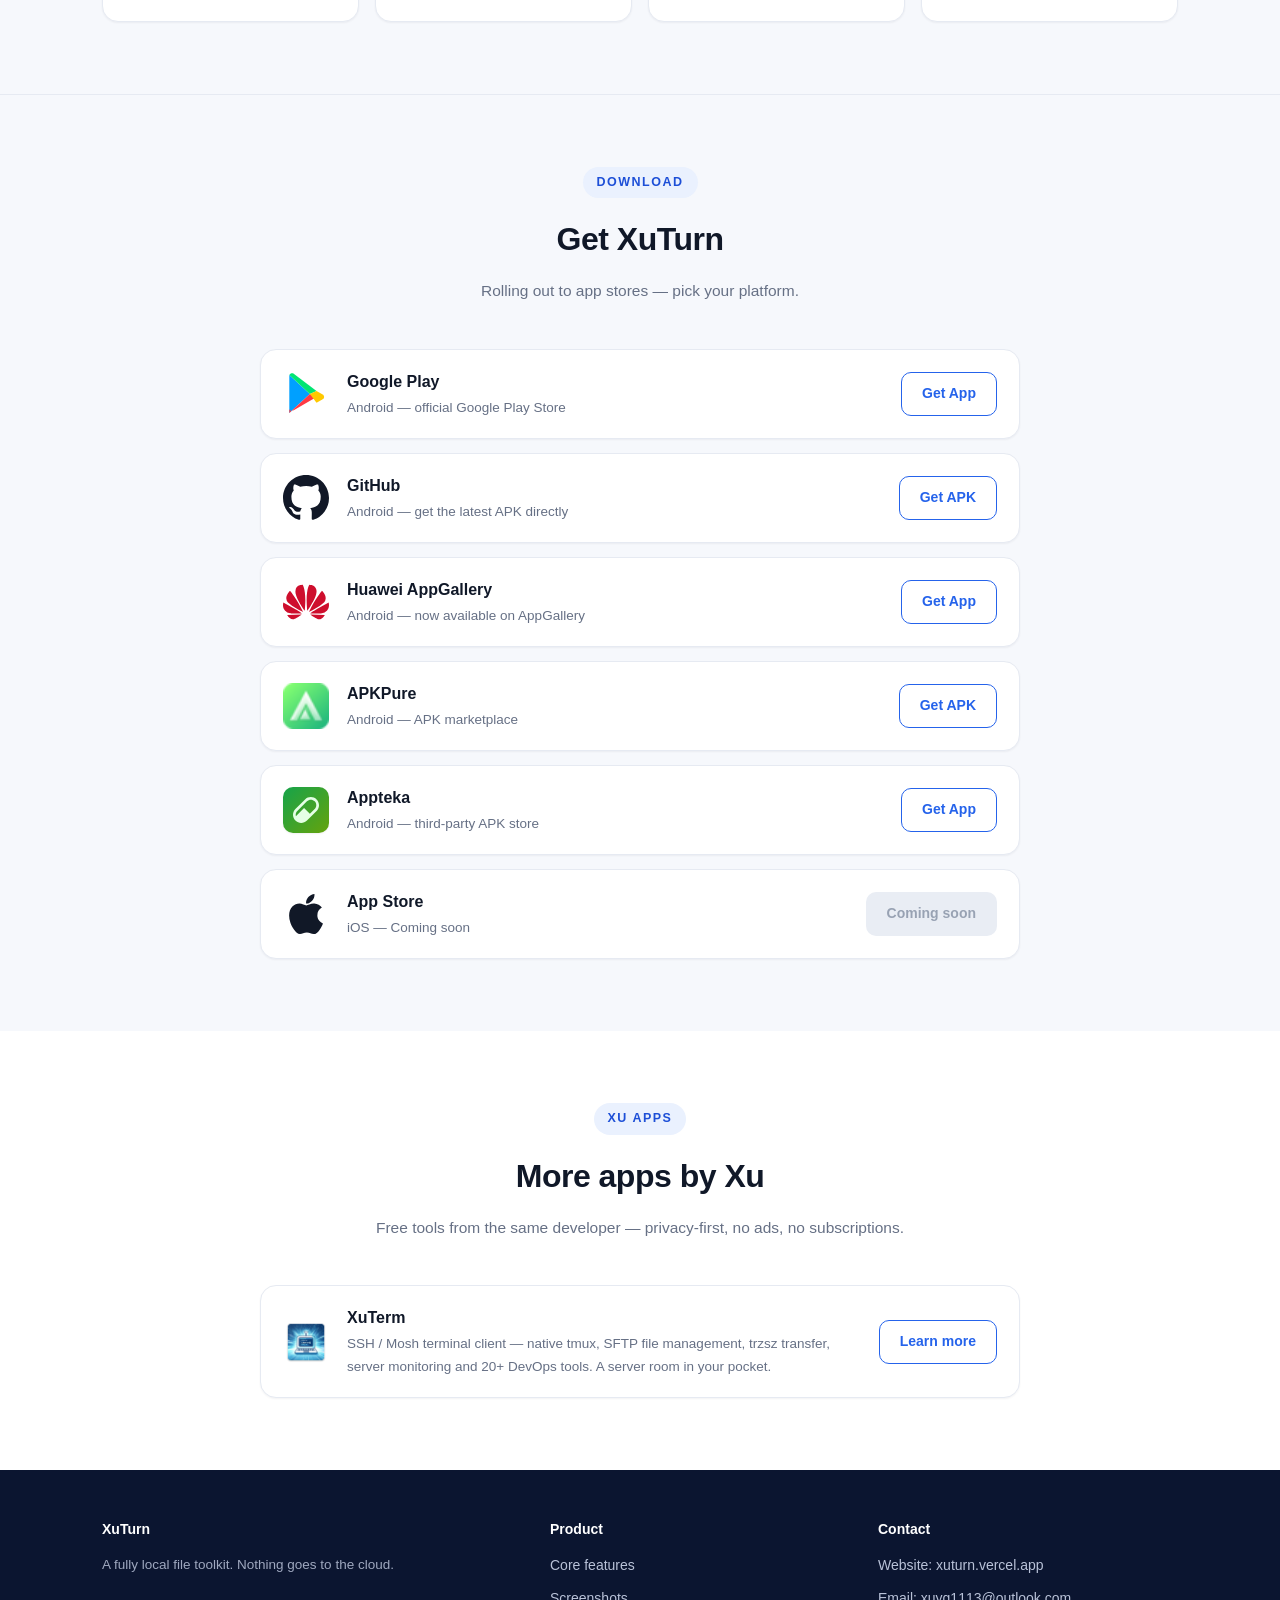
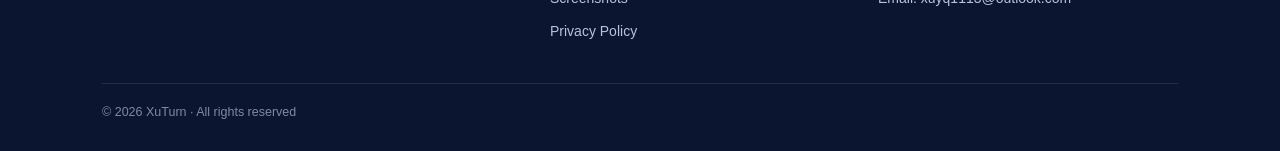
==== commit e1f1efcf: "Add files via upload" ====
--- a/index-en.html
+++ b/index-en.html
@@ -60,24 +60,24 @@
 
   <section class="hero">
     <div class="container">
-      <img class="hero-logo" src="assets/icon512.png" alt="XuTurn app icon" width="96" height="96" />
-      <div class="badges">
-        <span class="badge">Android</span>
-        <span class="badge">iOS</span>
-        <span class="badge">Offline</span>
-        <span class="badge">Free</span>
-      </div>
       <a class="sibling-pill" href="https://xuterm.vercel.app/" target="_blank" rel="noopener">
         <img src="assets/xuterm-logo.png" alt="XuTerm">
         <span class="tag">From the same developer</span>
         <span><strong>XuTerm</strong><span class="desc"> — SSH / Mosh terminal · tmux · SFTP · server monitoring</span></span>
         <span class="arrow">&rarr;</span>
       </a>
-      <h1>XuTurn</h1>
-      <p class="tagline">Local ops. LAN browser access.</p>
-      <p class="lead">A fully local file toolkit — every operation runs on your device. No uploads, no collection, no analysis.</p>
+      <h1>Local ops. <em>LAN browser access.</em></h1>
+      <p class="lead">A fully local file toolkit — image editing, PDF tools, batch processing, encrypted vault and LAN transfer, all on your device. No uploads, no collection, no analysis.</p>
       <div class="cta-row">
-        <a class="btn btn-primary" href="#download">Get the app</a>
+        <a class="store-btn" href="https://play.google.com/store/apps/details?id=com.yongqing.xuturn" target="_blank" rel="noopener">
+          <svg viewBox="0 0 512 512" width="28" height="28" aria-hidden="true"><path fill="#00C4FF" d="M47 0C34 6.8 25.3 19.2 25.3 35.3v441.3c0 16.1 8.7 28.5 21.7 35.3l256.6-256L47 0z"/><path fill="#00E676" d="M325.3 234.3L104.6 13l280.8 161.2-60.1 60.1z"/><path fill="#FFD500" d="M472.2 225.6l-58.9-34.1-65.7 64.5 65.7 64.5 60.1-34.1c18-14.3 18-46.5-1.2-60.8z"/><path fill="#FF3A44" d="M104.6 499l280.8-161.2-60.1-60.1L104.6 499z"/></svg>
+          <span><small>Get it on</small><strong>Google Play</strong></span>
+        </a>
+        <span class="store-btn soon">
+          <svg viewBox="0 0 384 512" width="26" height="26" fill="#fff" aria-hidden="true"><path d="M318.7 268.7c-.2-36.7 16.4-64.4 50-84.8-18.8-26.9-47.2-41.7-84.7-44.6-35.5-2.8-74.3 20.7-88.5 20.7-15 0-49.4-19.7-76.4-19.7C63.3 141.2 4 184.8 4 273.5q0 39.3 14.4 81.2c12.8 36.7 59 126.7 107.2 125.2 25.2-.6 43-17.9 75.8-17.9 31.8 0 48.3 17.9 76.4 17.9 48.6-.7 90.4-82.5 102.6-119.3-65.2-30.7-61.7-90-61.7-91.9zm-56.6-164.2c27.3-32.4 24.8-61.9 24-72.5-24.1 1.4-52 16.4-67.9 34.9-17.5 19.8-27.8 44.3-25.6 71.9 26.1 2 49.9-11.4 69.5-34.3z"/></svg>
+          <span><small>Coming soon</small><strong>App Store</strong></span>
+        </span>
+        <a class="btn btn-primary" href="#download">More download options</a>
       </div>
       <figure class="promo-figure">
         <img src="assets/shots/promo_en.png" alt="XuTurn: computing on your phone, terminal in the browser" />
@@ -200,42 +200,6 @@
         <p>Rolling out to app stores — pick your platform.</p>
       </div>
       <div class="dl-list">
-        <div class="dl-card">
-          <div class="dl-icon">
-            <svg viewBox="0 0 16 16" aria-hidden="true"><path fill="#111827" d="M8 0C3.58 0 0 3.58 0 8c0 3.54 2.29 6.53 5.47 7.59.4.07.55-.17.55-.38 0-.19-.01-.82-.01-1.49-2.01.37-2.53-.49-2.69-.94-.09-.23-.48-.94-.82-1.13-.28-.15-.68-.52-.01-.53.63-.01 1.08.58 1.23.82.72 1.21 1.87.87 2.33.66.07-.52.28-.87.51-1.07-1.78-.2-3.64-.89-3.64-3.95 0-.87.31-1.59.82-2.15-.08-.2-.36-1.02.08-2.12 0 0 .67-.21 2.2.82.64-.18 1.32-.27 2-.27s1.36.09 2 .27c1.53-1.04 2.2-.82 2.2-.82.44 1.1.16 1.92.08 2.12.51.56.82 1.27.82 2.15 0 3.07-1.87 3.75-3.65 3.95.29.25.54.73.54 1.48 0 1.07-.01 1.93-.01 2.2 0 .21.15.46.55.38A8.01 8.01 0 0 0 16 8c0-4.42-3.58-8-8-8z"/></svg>
-          </div>
-          <div class="dl-info"><h3>GitHub</h3><p>Android — get the latest APK directly</p></div>
-          <a class="dl-btn" href="https://github.com/LuckyYoungXU/xuturn/releases/latest" target="_blank" rel="noopener">Get APK</a>
-        </div>
-        <div class="dl-card">
-          <div class="dl-icon">
-            <svg viewBox="0 0 24 24" aria-hidden="true"><path fill="#CE0E2D" d="M3.67 6.14S1.82 7.91 1.72 9.78v.35c.08 1.51 1.22 2.4 1.22 2.4 1.83 1.79 6.26 4.04 7.3 4.55 0 0 .06.03.1-.01l.02-.04v-.04C7.52 10.8 3.67 6.14 3.67 6.14zM9.65 18.6c-.02-.08-.1-.08-.1-.08l-7.38.26c.8 1.43 2.15 2.53 3.56 2.2.96-.25 3.16-1.78 3.88-2.3.06-.05.04-.09.04-.09zm.08-.78C6.49 15.63.21 12.28.21 12.28c-.15.46-.2.9-.21 1.3v.07c0 1.07.4 1.82.4 1.82.8 1.69 2.34 2.2 2.34 2.2.7.3 1.4.31 1.4.31.12.02 4.4 0 5.54 0 .05 0 .08-.05.08-.05v-.06c0-.03-.03-.05-.03-.05zM9.06 3.19a3.42 3.42 0 00-2.57 3.15v.41c.03.6.16 1.05.16 1.05.66 2.9 3.86 7.65 4.55 8.65.05.05.1.03.1.03a.1.1 0 00.06-.1c1.06-10.6-1.11-13.42-1.11-13.42-.32.02-1.19.23-1.19.23zm8.299 2.27s-.49-1.8-2.44-2.28c0 0-.57-.14-1.17-.22 0 0-2.18 2.81-1.12 13.43.01.07.06.08.06.08.07.03.1-.03.1-.03.72-1.03 3.9-5.76 4.55-8.64 0 0 .36-1.4.02-2.34zm-2.92 13.07s-.07 0-.09.05c0 0-.01.07.03.1.7.51 2.85 2 3.88 2.3 0 0 .16.05.43.06h.14c.69-.02 1.9-.37 3-2.26l-7.4-.25zm7.83-8.41c.14-2.06-1.94-3.97-1.94-3.98 0 0-3.85 4.66-6.67 10.8 0 0-.03.08.02.13l.04.01h.06c1.06-.53 5.46-2.77 7.28-4.54 0 0 1.15-.93 1.21-2.42zm1.52 2.14s-6.28 3.37-9.52 5.55c0 0-.05.04-.03.11 0 0 .03.06.07.06 1.16 0 5.56 0 5.67-.02 0 0 .57-.02 1.27-.29 0 0 1.56-.5 2.37-2.27 0 0 .73-1.45.17-3.14z"/></svg>
-          </div>
-          <div class="dl-info"><h3>Huawei AppGallery</h3><p>Android — now available on AppGallery</p></div>
-          <a class="dl-btn" href="https://appgallery.huawei.com/app/C119295679" target="_blank" rel="noopener">Get App</a>
-        </div>
-        <div class="dl-card">
-          <div class="dl-icon">
-            <img src="assets/apkpure.png" alt="APKPure">
-          </div>
-          <div class="dl-info"><h3>APKPure</h3><p>Android — APK marketplace</p></div>
-          <a class="dl-btn" href="https://apkpure.com/p/com.yongqing.xuturn" target="_blank" rel="noopener">Get APK</a>
-        </div>
-        <div class="dl-card">
-          <div class="dl-icon appteka">
-            <svg viewBox="0 0 260 260" fill="#E5FFE5" width="26" height="26" aria-hidden="true"><path d="M23.9276 120.32L120.32 23.9276C152.36 -7.97588 204.032 -7.97588 236.072 23.9276C267.976 55.8311 267.976 107.64 236.072 139.68L139.68 236.072C107.64 267.976 55.8311 267.976 23.9276 236.072C-7.97588 204.032 -7.97588 152.36 23.9276 120.32ZM43.2879 139.68C28.9722 153.859 24.2003 174.174 29.1085 192.307L110.776 110.776L168.584 168.584L216.712 120.32C238.117 99.0509 238.117 64.5569 216.712 43.2879C195.443 21.8825 160.949 21.8825 139.68 43.2879L43.2879 139.68Z"></path></svg>
-          </div>
-          <div class="dl-info"><h3>Appteka</h3><p>Android — third-party APK store</p></div>
-          <a class="dl-btn" href="https://appteka.store/user/566539" target="_blank" rel="noopener">Get App</a>
-        </div>
-        <!-- Replace href="#" with the real store URL once published -->
-        <div class="dl-card">
-          <div class="dl-icon">
-            <svg viewBox="0 0 384 512" aria-hidden="true"><path fill="#111827" d="M318.7 268.7c-.2-36.7 16.4-64.4 50-84.8-18.8-26.9-47.2-41.7-84.7-44.6-35.5-2.8-74.3 20.7-88.5 20.7-15 0-49.4-19.7-76.4-19.7C63.3 141.2 4 184.8 4 273.5q0 39.3 14.4 81.2c12.8 36.7 59 126.7 107.2 125.2 25.2-.6 43-17.9 75.8-17.9 31.8 0 48.3 17.9 76.4 17.9 48.6-.7 90.4-82.5 102.6-119.3-65.2-30.7-61.7-90-61.7-91.9zm-56.6-164.2c27.3-32.4 24.8-61.9 24-72.5-24.1 1.4-52 16.4-67.9 34.9-17.5 19.8-27.8 44.3-25.6 71.9 26.1 2 49.9-11.4 69.5-34.3z"/></svg>
-          </div>
-          <div class="dl-info"><h3>App Store</h3><p>iOS — Coming soon</p></div>
-          <span class="dl-btn soon">Coming soon</span>
-        </div>
         <div class="dl-card">
           <div class="dl-icon">
             <svg viewBox="0 0 24 24" aria-hidden="true">
@@ -245,7 +209,43 @@
               <path fill="#FFC900" d="M17.5 10.4l3.2 1.8c1 .6 1 2 0 2.6l-3.2 1.8L14 12l3.5-1.6z"/>
             </svg>
           </div>
-          <div class="dl-info"><h3>Google Play</h3><p>Android — Coming soon</p></div>
+          <div class="dl-info"><h3>Google Play</h3><p>Android — official Google Play Store</p></div>
+          <a class="dl-btn" href="https://play.google.com/store/apps/details?id=com.yongqing.xuturn" target="_blank" rel="noopener">Get App</a>
+        </div>
+        <div class="dl-card">
+          <div class="dl-icon">
+            <svg viewBox="0 0 16 16" aria-hidden="true"><path fill="#111827" d="M8 0C3.58 0 0 3.58 0 8c0 3.54 2.29 6.53 5.47 7.59.4.07.55-.17.55-.38 0-.19-.01-.82-.01-1.49-2.01.37-2.53-.49-2.69-.94-.09-.23-.48-.94-.82-1.13-.28-.15-.68-.52-.01-.53.63-.01 1.08.58 1.23.82.72 1.21 1.87.87 2.33.66.07-.52.28-.87.51-1.07-1.78-.2-3.64-.89-3.64-3.95 0-.87.31-1.59.82-2.15-.08-.2-.36-1.02.08-2.12 0 0 .67-.21 2.2.82.64-.18 1.32-.27 2-.27s1.36.09 2 .27c1.53-1.04 2.2-.82 2.2-.82.44 1.1.16 1.92.08 2.12.51.56.82 1.27.82 2.15 0 3.07-1.87 3.75-3.65 3.95.29.25.54.73.54 1.48 0 1.07-.01 1.93-.01 2.2 0 .21.15.46.55.38A8.01 8.01 0 0 0 16 8c0-4.42-3.58-8-8-8z"/></svg>
+          </div>
+          <div class="dl-info"><h3>GitHub</h3><p>Android — get the latest APK directly</p></div>
+          <a class="dl-btn" href="https://github.com/LuckyYoungXU/xuturn/releases/latest" target="_blank" rel="noopener">Get APK</a>
+        </div>
+        <div class="dl-card">
+          <div class="dl-icon">
+            <svg viewBox="0 0 24 24" aria-hidden="true"><path fill="#CE0E2D" d="M3.67 6.14S1.82 7.91 1.72 9.78v.35c.08 1.51 1.22 2.4 1.22 2.4 1.83 1.79 6.26 4.04 7.3 4.55 0 0 .06.03.1-.01l.02-.04v-.04C7.52 10.8 3.67 6.14 3.67 6.14zM9.65 18.6c-.02-.08-.1-.08-.1-.08l-7.38.26c.8 1.43 2.15 2.53 3.56 2.2.96-.25 3.16-1.78 3.88-2.3.06-.05.04-.09.04-.09zm.08-.78C6.49 15.63.21 12.28.21 12.28c-.15.46-.2.9-.21 1.3v.07c0 1.07.4 1.82.4 1.82.8 1.69 2.34 2.2 2.34 2.2.7.3 1.4.31 1.4.31.12.02 4.4 0 5.54 0 .05 0 .08-.05.08-.05v-.06c0-.03-.03-.05-.03-.05zM9.06 3.19a3.42 3.42 0 00-2.57 3.15v.41c.03.6.16 1.05.16 1.05.66 2.9 3.86 7.65 4.55 8.65.05.05.1.03.1.03a.1.1 0 00.06-.1c1.06-10.6-1.11-13.42-1.11-13.42-.32.02-1.19.23-1.19.23zm8.299 2.27s-.49-1.8-2.44-2.28c0 0-.57-.14-1.17-.22 0 0-2.18 2.81-1.12 13.43.01.07.06.08.06.08.07.03.1-.03.1-.03.72-1.03 3.9-5.76 4.55-8.64 0 0 .36-1.4.02-2.34zm-2.92 13.07s-.07 0-.09.05c0 0-.01.07.03.1.7.51 2.85 2 3.88 2.3 0 0 .16.05.43.06h.14c.69-.02 1.9-.37 3-2.26l-7.4-.25zm7.83-8.41c.14-2.06-1.94-3.97-1.94-3.98 0 0-3.85 4.66-6.67 10.8 0 0-.03.08.02.13l.04.01h.06c1.06-.53 5.46-2.77 7.28-4.54 0 0 1.15-.93 1.21-2.42zm1.52 2.14s-6.28 3.37-9.52 5.55c0 0-.05.04-.03.11 0 0 .03.06.07.06 1.16 0 5.56 0 5.67-.02 0 0 .57-.02 1.27-.29 0 0 1.56-.5 2.37-2.27 0 0 .73-1.45.17-3.14z"/></svg>
+          </div>
+          <div class="dl-info"><h3>Huawei AppGallery</h3><p>Android — now available on AppGallery</p></div>
+          <a class="dl-btn" href="https://appgallery.huawei.com/app/C119295679" target="_blank" rel="noopener">Get App</a>
+        </div>
+        <div class="dl-card">
+          <div class="dl-icon">
+            <img src="assets/apkpure.png" alt="APKPure">
+          </div>
+          <div class="dl-info"><h3>APKPure</h3><p>Android — APK marketplace</p></div>
+          <a class="dl-btn" href="https://apkpure.com/p/com.yongqing.xuturn" target="_blank" rel="noopener">Get APK</a>
+        </div>
+        <div class="dl-card">
+          <div class="dl-icon appteka">
+            <svg viewBox="0 0 260 260" fill="#E5FFE5" width="26" height="26" aria-hidden="true"><path d="M23.9276 120.32L120.32 23.9276C152.36 -7.97588 204.032 -7.97588 236.072 23.9276C267.976 55.8311 267.976 107.64 236.072 139.68L139.68 236.072C107.64 267.976 55.8311 267.976 23.9276 236.072C-7.97588 204.032 -7.97588 152.36 23.9276 120.32ZM43.2879 139.68C28.9722 153.859 24.2003 174.174 29.1085 192.307L110.776 110.776L168.584 168.584L216.712 120.32C238.117 99.0509 238.117 64.5569 216.712 43.2879C195.443 21.8825 160.949 21.8825 139.68 43.2879L43.2879 139.68Z"></path></svg>
+          </div>
+          <div class="dl-info"><h3>Appteka</h3><p>Android — third-party APK store</p></div>
+          <a class="dl-btn" href="https://appteka.store/user/566539" target="_blank" rel="noopener">Get App</a>
+        </div>
+        <!-- Replace href="#" with the real store URL once published -->
+        <div class="dl-card">
+          <div class="dl-icon">
+            <svg viewBox="0 0 384 512" aria-hidden="true"><path fill="#111827" d="M318.7 268.7c-.2-36.7 16.4-64.4 50-84.8-18.8-26.9-47.2-41.7-84.7-44.6-35.5-2.8-74.3 20.7-88.5 20.7-15 0-49.4-19.7-76.4-19.7C63.3 141.2 4 184.8 4 273.5q0 39.3 14.4 81.2c12.8 36.7 59 126.7 107.2 125.2 25.2-.6 43-17.9 75.8-17.9 31.8 0 48.3 17.9 76.4 17.9 48.6-.7 90.4-82.5 102.6-119.3-65.2-30.7-61.7-90-61.7-91.9zm-56.6-164.2c27.3-32.4 24.8-61.9 24-72.5-24.1 1.4-52 16.4-67.9 34.9-17.5 19.8-27.8 44.3-25.6 71.9 26.1 2 49.9-11.4 69.5-34.3z"/></svg>
+          </div>
+          <div class="dl-info"><h3>App Store</h3><p>iOS — Coming soon</p></div>
           <span class="dl-btn soon">Coming soon</span>
         </div>
       </div>
--- a/assets/style.css
+++ b/assets/style.css
@@ -69,7 +69,7 @@
 /* ---------- Hero (light, logo shown directly) ---------- */
 .hero {
   position: relative; overflow: hidden; text-align: center;
-  padding: 46px 0 42px;
+  padding: 38px 0 44px;
   background:
     radial-gradient(640px 320px at 12% -6%, rgba(37, 99, 235, 0.09), transparent 62%),
     radial-gradient(560px 300px at 88% 4%, rgba(14, 165, 233, 0.10), transparent 62%),
@@ -77,28 +77,11 @@
     linear-gradient(180deg, #FCFDFF 0%, #F5F8FD 100%);
 }
 .hero .container { position: relative; z-index: 1; }
-.hero-logo {
-  width: 78px; height: 78px; border-radius: 20px; object-fit: cover;
-  margin: 0 auto 16px;
-  box-shadow: var(--shadow-lg), 0 0 0 1px rgba(16, 24, 40, 0.06);
-}
-.badges { display: flex; gap: 10px; justify-content: center; margin: 0 0 14px; flex-wrap: wrap; }
-.badge {
-  display: inline-flex; align-items: center; gap: 7px;
-  font-size: 12.5px; font-weight: 600; padding: 5px 13px; border-radius: 999px;
-  background: rgba(255, 255, 255, 0.85); border: 1px solid var(--line); color: var(--ink-2);
-  box-shadow: var(--shadow-sm);
-}
-.badge::before { content: ""; width: 6px; height: 6px; border-radius: 50%; background: var(--primary); }
 .hero h1 {
-  font-size: 42px; margin: 0 0 8px; font-weight: 800; letter-spacing: -1px; line-height: 1.15;
-}
-.hero .tagline {
-  font-size: 19px; font-weight: 700; margin: 0 auto 8px; max-width: 680px;
-  background: linear-gradient(92deg, #2563EB, #0EA5E9);
-  -webkit-background-clip: text; background-clip: text; color: transparent;
-}
-.hero .lead { font-size: 15.5px; color: var(--muted); max-width: 600px; margin: 0 auto 20px; }
+  font-size: clamp(26px, 3.6vw, 38px); margin: 0 0 12px; font-weight: 800; letter-spacing: -0.5px; line-height: 1.2;
+}
+.hero h1 em { font-style: normal; color: var(--primary); }
+.hero .lead { font-size: 16px; color: var(--muted); max-width: 620px; margin: 0 auto 26px; }
 .cta-row { display: flex; gap: 14px; justify-content: center; flex-wrap: wrap; }
 .btn {
   display: inline-flex; align-items: center; justify-content: center; gap: 8px;
@@ -111,6 +94,20 @@
 .btn-primary:hover { background: var(--primary-700); }
 .btn-outline { background: #fff; color: var(--ink); border-color: var(--line); box-shadow: var(--shadow-sm); }
 .btn-outline:hover { border-color: #C6D2E8; }
+
+/* Hero store badges (Google Play / App Store)，样式与 XuTerm 官网一致 */
+.store-btn {
+  display: inline-flex; align-items: center; gap: 12px; padding: 10px 22px;
+  background: #0F172A; color: #fff; border-radius: 12px; text-decoration: none;
+  min-width: 200px; text-align: left; border: 1px solid #0F172A;
+  transition: transform .15s ease, box-shadow .15s ease;
+}
+.store-btn:hover { text-decoration: none; transform: translateY(-2px); box-shadow: 0 10px 24px rgba(15, 23, 42, 0.28); }
+.store-btn svg { flex: none; }
+.store-btn small { display: block; font-size: 11px; font-weight: 500; opacity: .8; letter-spacing: .02em; }
+.store-btn strong { display: block; font-size: 17px; font-weight: 700; line-height: 1.25; }
+.store-btn.soon { opacity: .65; }
+.store-btn.soon:hover { transform: none; box-shadow: none; }
 
 /* ---------- Sections ---------- */
 section { padding: 72px 0; }
@@ -257,24 +254,23 @@
 
 /* ---------- Sibling app pill (first-screen cross link) ---------- */
 .sibling-pill {
-  display: inline-flex; align-items: center; gap: 10px; margin: 0 auto 14px;
-  padding: 8px 18px 8px 10px; background: #fff; border: 1px solid var(--line);
-  border-radius: 999px; font-size: 13.5px; color: var(--muted);
+  display: inline-flex; align-items: center; justify-content: center; gap: 11px; margin: 0 auto 16px;
+  min-width: min(700px, 94vw);
+  padding: 10px 24px 10px 12px; background: #fff; border: 1px solid var(--line);
+  border-radius: 999px; font-size: 14.5px; color: var(--muted);
   box-shadow: var(--shadow-sm); transition: border-color .15s ease, box-shadow .15s ease;
 }
 .sibling-pill:hover { text-decoration: none; border-color: #C6D2E8; box-shadow: var(--shadow-md); }
-.sibling-pill img { width: 28px; height: 28px; border-radius: 8px; object-fit: cover; flex: none; }
+.sibling-pill img { width: 30px; height: 30px; border-radius: 8px; object-fit: cover; flex: none; }
 .sibling-pill strong { color: var(--ink); font-weight: 700; }
 .sibling-pill .arrow { color: var(--primary-700); font-weight: 700; margin-left: 2px; }
 .sibling-pill .tag { flex: none; font-size: 11px; font-weight: 700; color: var(--primary-700); background: var(--primary-50); padding: 2px 8px; border-radius: 999px; margin-right: 2px; }
-@media (max-width: 640px) { .sibling-pill .desc { display: none; } .sibling-pill { padding: 7px 14px 7px 9px; } }
+@media (max-width: 640px) { .sibling-pill .desc { display: none; } .sibling-pill { padding: 7px 14px 7px 9px; min-width: 0; } }
 
 /* ---------- Responsive ---------- */
 @media (max-width: 768px) {
-  .hero { padding: 30px 0 26px; }
-  .hero-logo { width: 60px; height: 60px; border-radius: 16px; margin-bottom: 12px; }
-  .hero h1 { font-size: 30px; }
-  .hero .tagline { font-size: 16px; }
+  .hero { padding: 26px 0 30px; }
+  .hero h1 { font-size: 22px; }
   .hero .lead { font-size: 14px; margin-bottom: 16px; }
   .nav { gap: 12px; }
   .nav > a.hide-sm { display: none; }
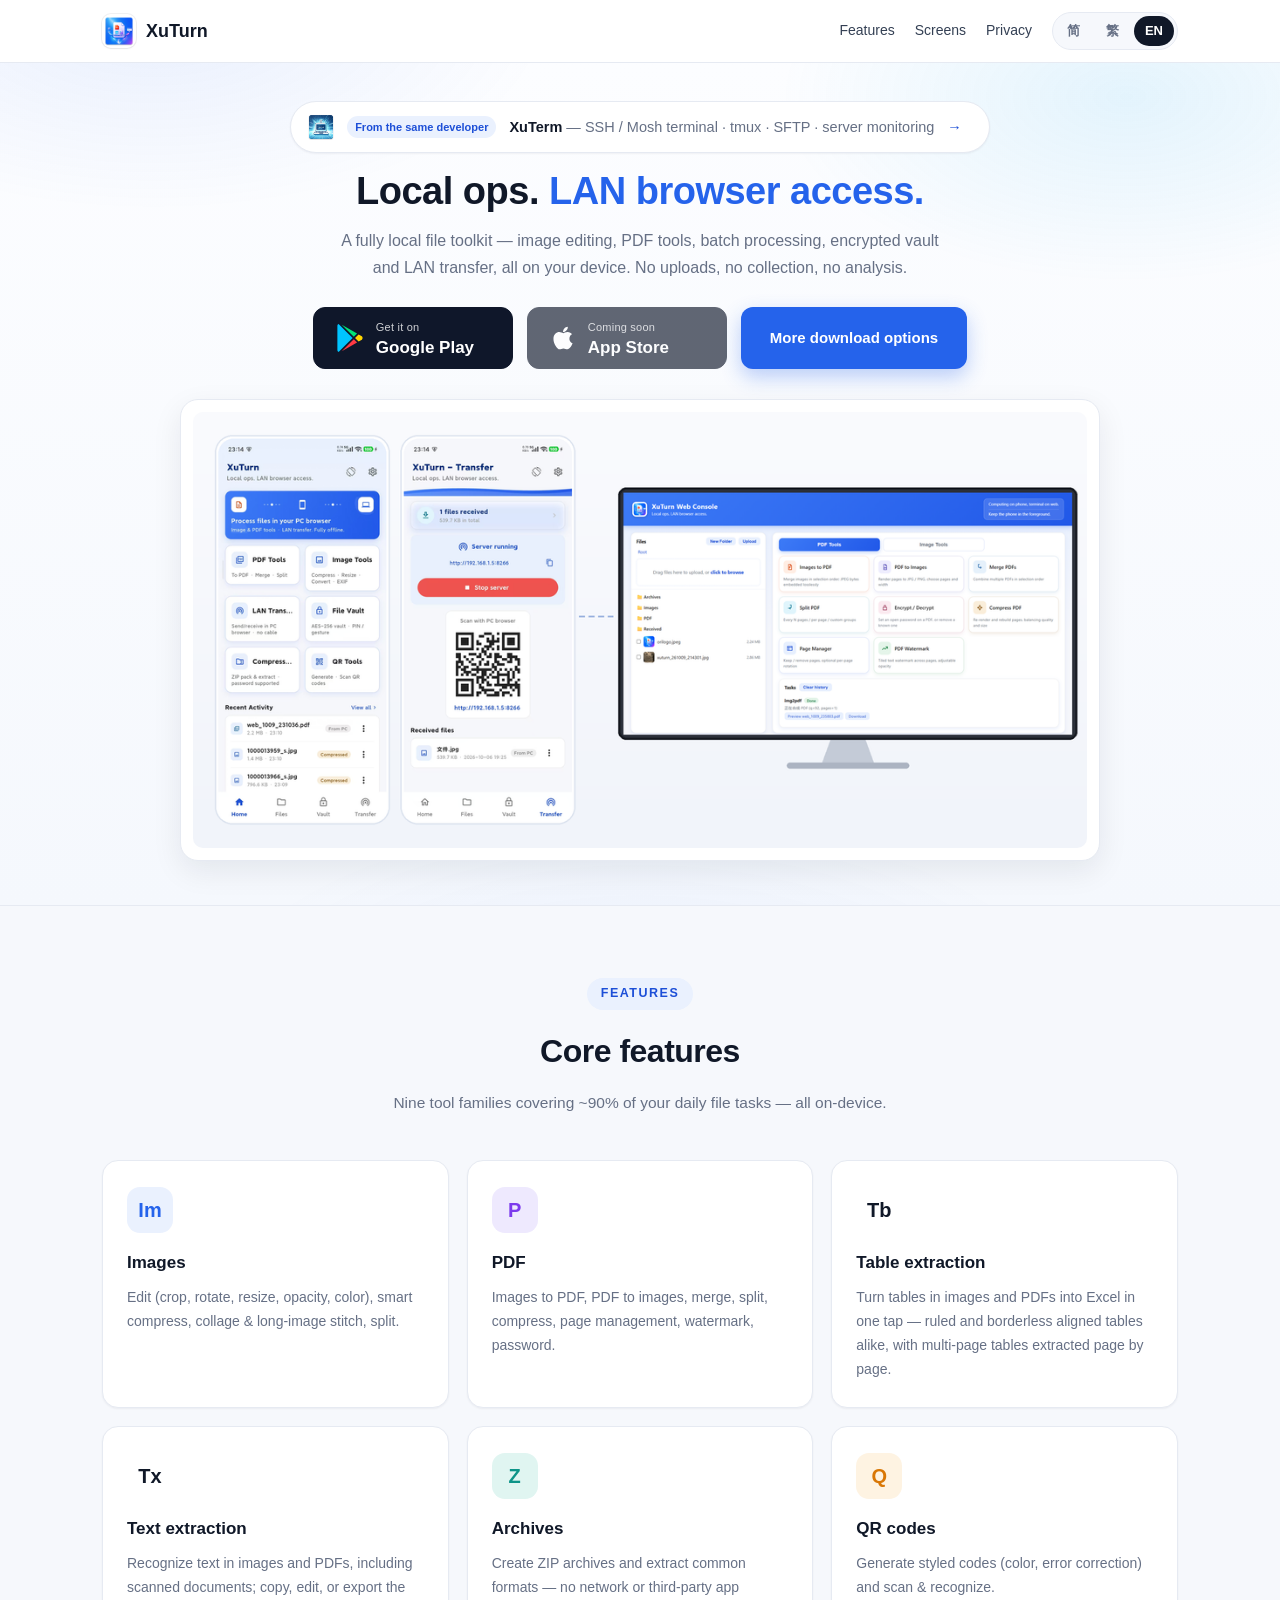
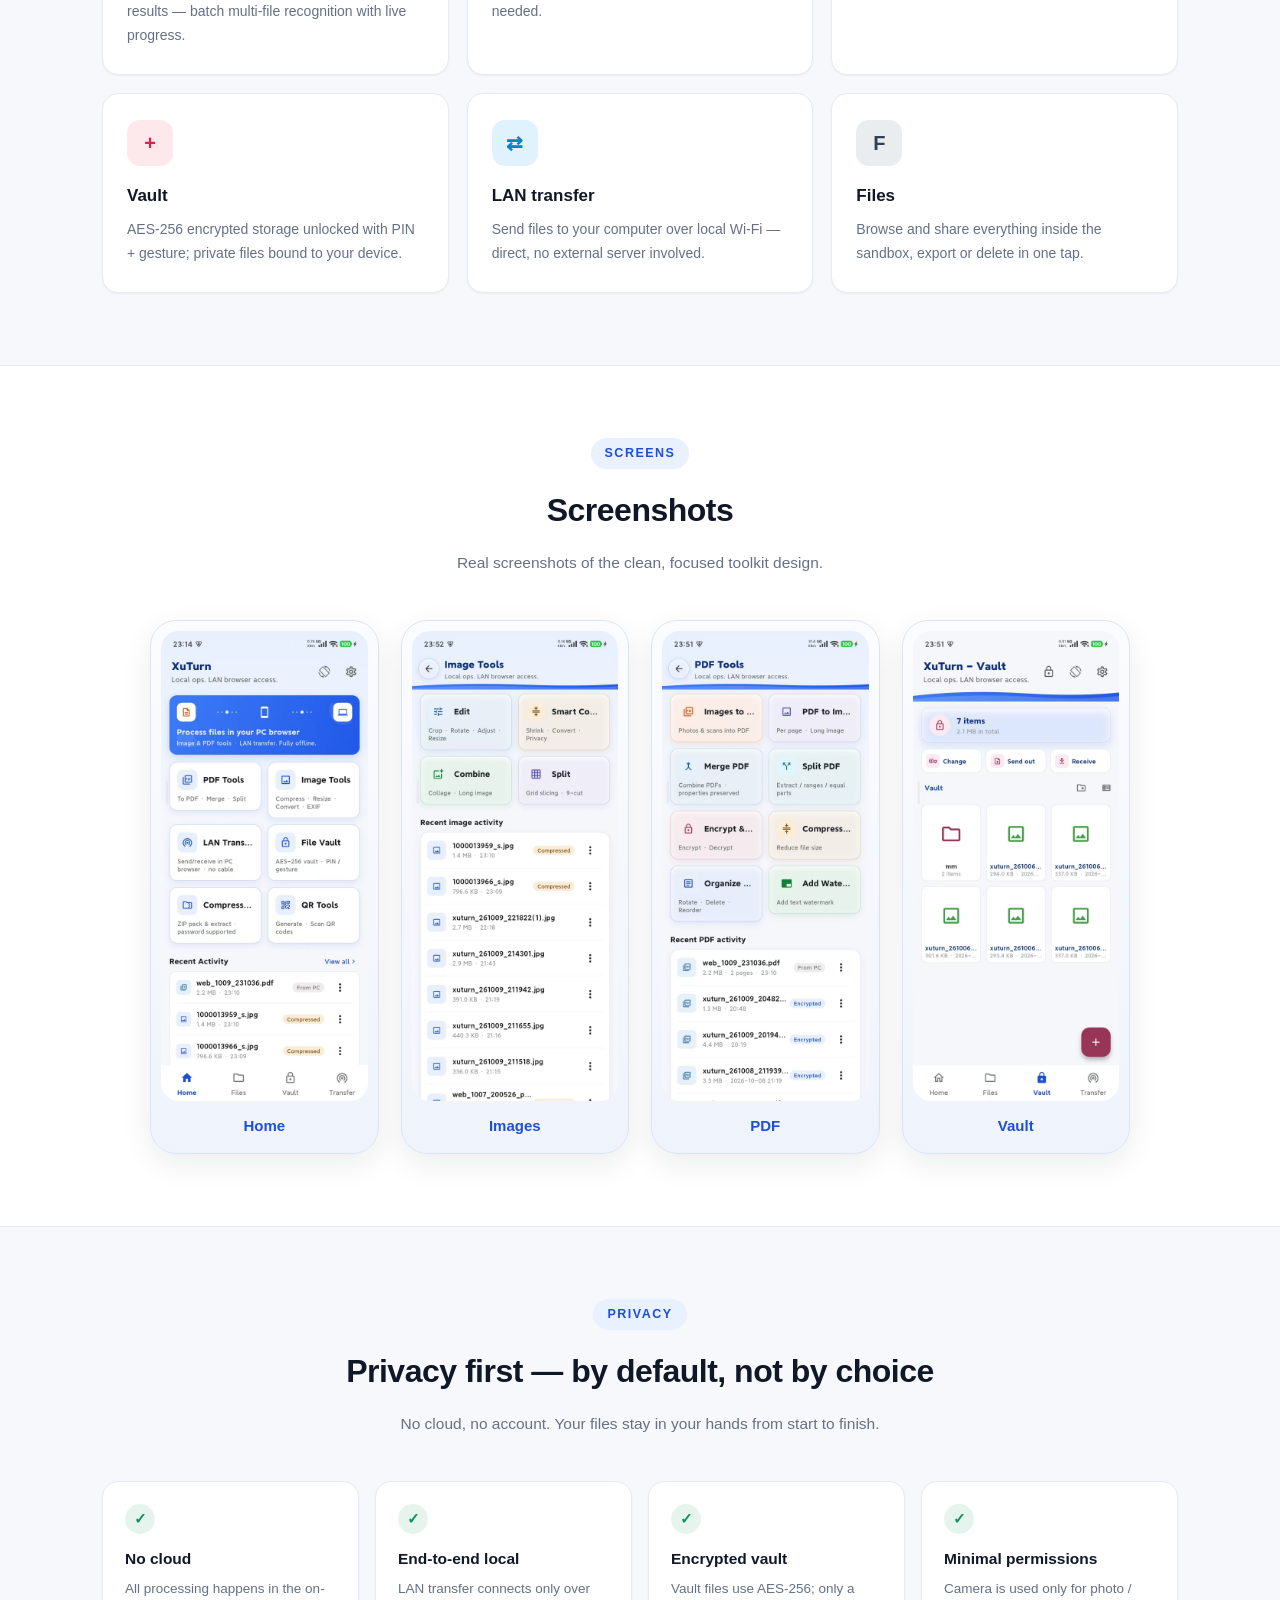
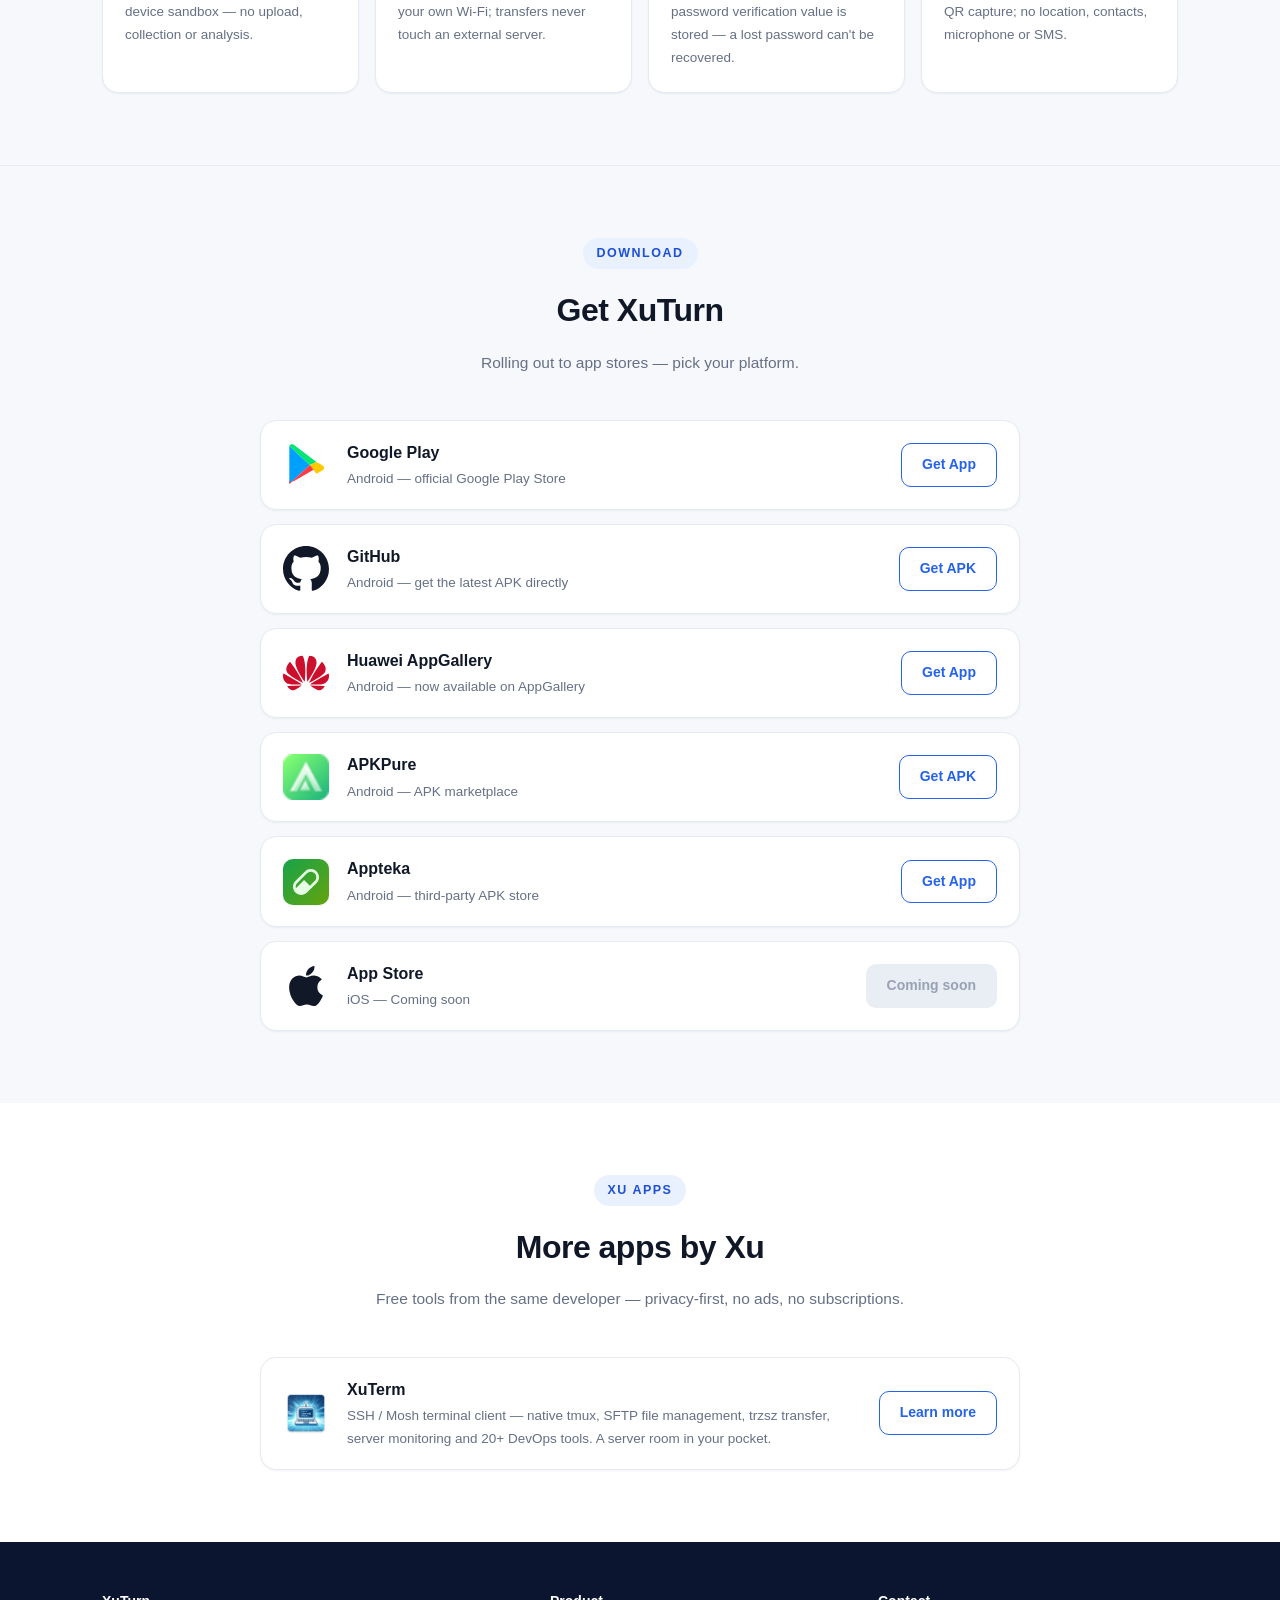
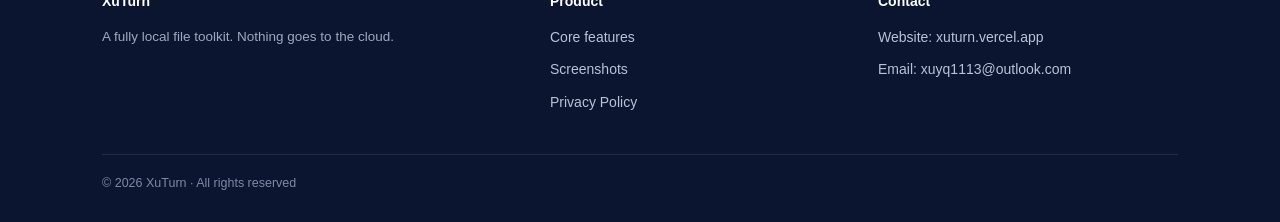
==== commit a334f18c: "Add files via upload" ====
--- a/index-en.html
+++ b/index-en.html
@@ -4,8 +4,8 @@
   <meta charset="UTF-8" />
   <meta name="viewport" content="width=device-width, initial-scale=1.0" />
   <title>XuTurn - Fully Local File Toolkit | No Cloud · Privacy First</title>
-  <meta name="description" content="XuTurn is a fully local Android/iOS file toolkit: image editing & compression, full PDF tools, ZIP archiving, QR codes, AES-256 encrypted vault and LAN transfer. Everything runs on your device — nothing goes to the cloud." />
-  <meta name="keywords" content="XuTurn,local file tool,file utility,image compress,PDF tools,unzip,encrypted vault,LAN transfer,privacy,offline" />
+  <meta name="description" content="XuTurn is a fully local Android/iOS file toolkit: image editing & compression, full PDF tools, table extraction, text recognition (OCR), ZIP archiving, QR codes, AES-256 encrypted vault and LAN transfer. Everything runs on your device — nothing goes to the cloud." />
+  <meta name="keywords" content="XuTurn,local file tool,file utility,image compress,PDF tools,table extraction,text extraction,OCR,unzip,encrypted vault,LAN transfer,privacy,offline" />
   <meta name="author" content="XuTurn" />
   <link rel="canonical" href="https://xuturn.vercel.app/index-en.html" />
   <link rel="alternate" hreflang="zh-Hans" href="https://xuturn.vercel.app/index.html" />
@@ -15,7 +15,7 @@
   <meta property="og:type" content="website" />
   <meta property="og:site_name" content="XuTurn" />
   <meta property="og:title" content="XuTurn - Fully Local File Toolkit | No Cloud · Privacy First" />
-  <meta property="og:description" content="Image editing & compression, full PDF tools, ZIP, QR codes, encrypted vault and LAN transfer — fully offline." />
+  <meta property="og:description" content="Image editing & compression, full PDF tools, table extraction, text recognition (OCR), ZIP, QR codes, encrypted vault and LAN transfer — fully offline." />
   <meta property="og:url" content="https://xuturn.vercel.app/index-en.html" />
   <meta property="og:locale" content="en_US" />
   <link rel="icon" type="image/png" href="assets/icon192.png" />
@@ -90,7 +90,7 @@
       <div class="section-head">
         <span class="eyebrow">Features</span>
         <h2>Core features</h2>
-        <p>Seven tool families covering ~90% of your daily file tasks — all on-device.</p>
+        <p>Nine tool families covering ~90% of your daily file tasks — all on-device.</p>
       </div>
       <div class="feature-grid">
         <div class="feature-card">
@@ -102,6 +102,16 @@
           <div class="ic c2">P</div>
           <h3>PDF</h3>
           <p>Images to PDF, PDF to images, merge, split, compress, page management, watermark, password.</p>
+        </div>
+        <div class="feature-card">
+          <div class="ic c8">Tb</div>
+          <h3>Table extraction</h3>
+          <p>Turn tables in images and PDFs into Excel in one tap — ruled and borderless aligned tables alike, with multi-page tables extracted page by page.</p>
+        </div>
+        <div class="feature-card">
+          <div class="ic c9">Tx</div>
+          <h3>Text extraction</h3>
+          <p>Recognize text in images and PDFs, including scanned documents; copy, edit, or export the results — batch multi-file recognition with live progress.</p>
         </div>
         <div class="feature-card">
           <div class="ic c3">Z</div>
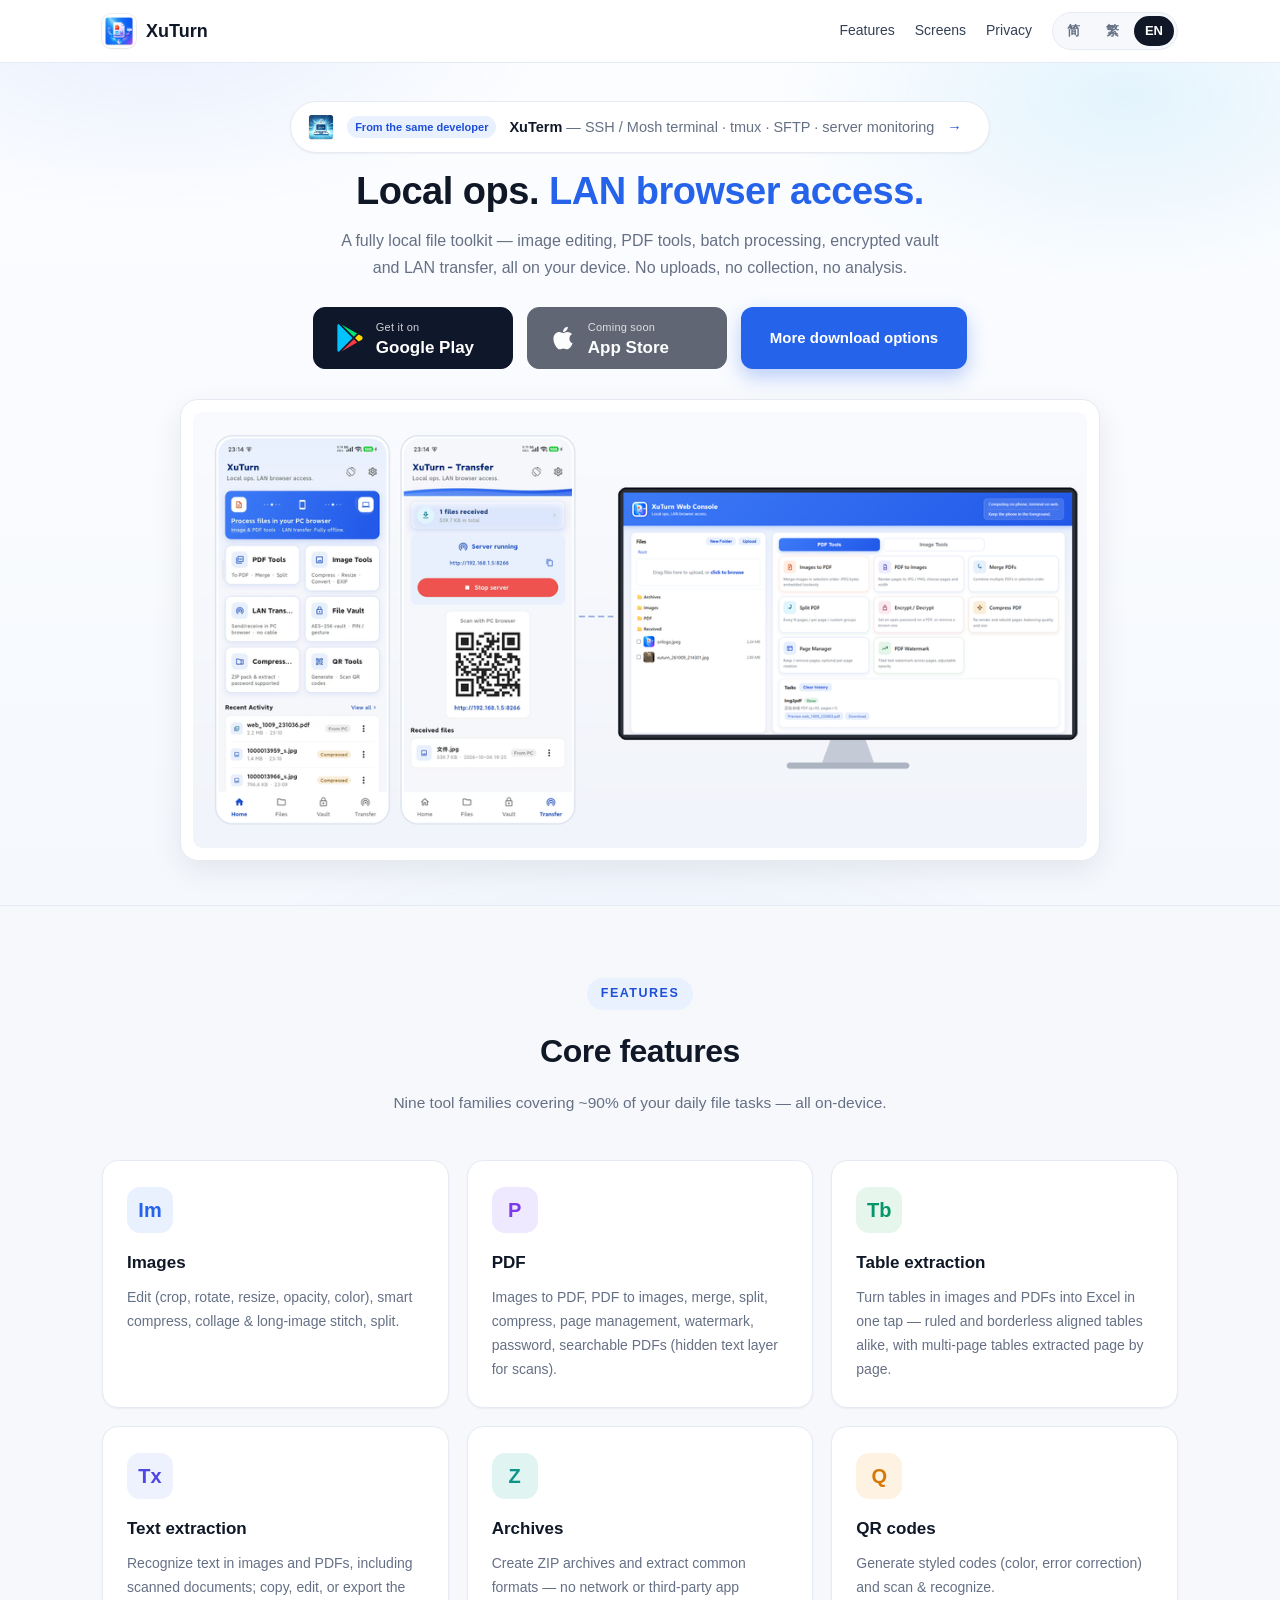
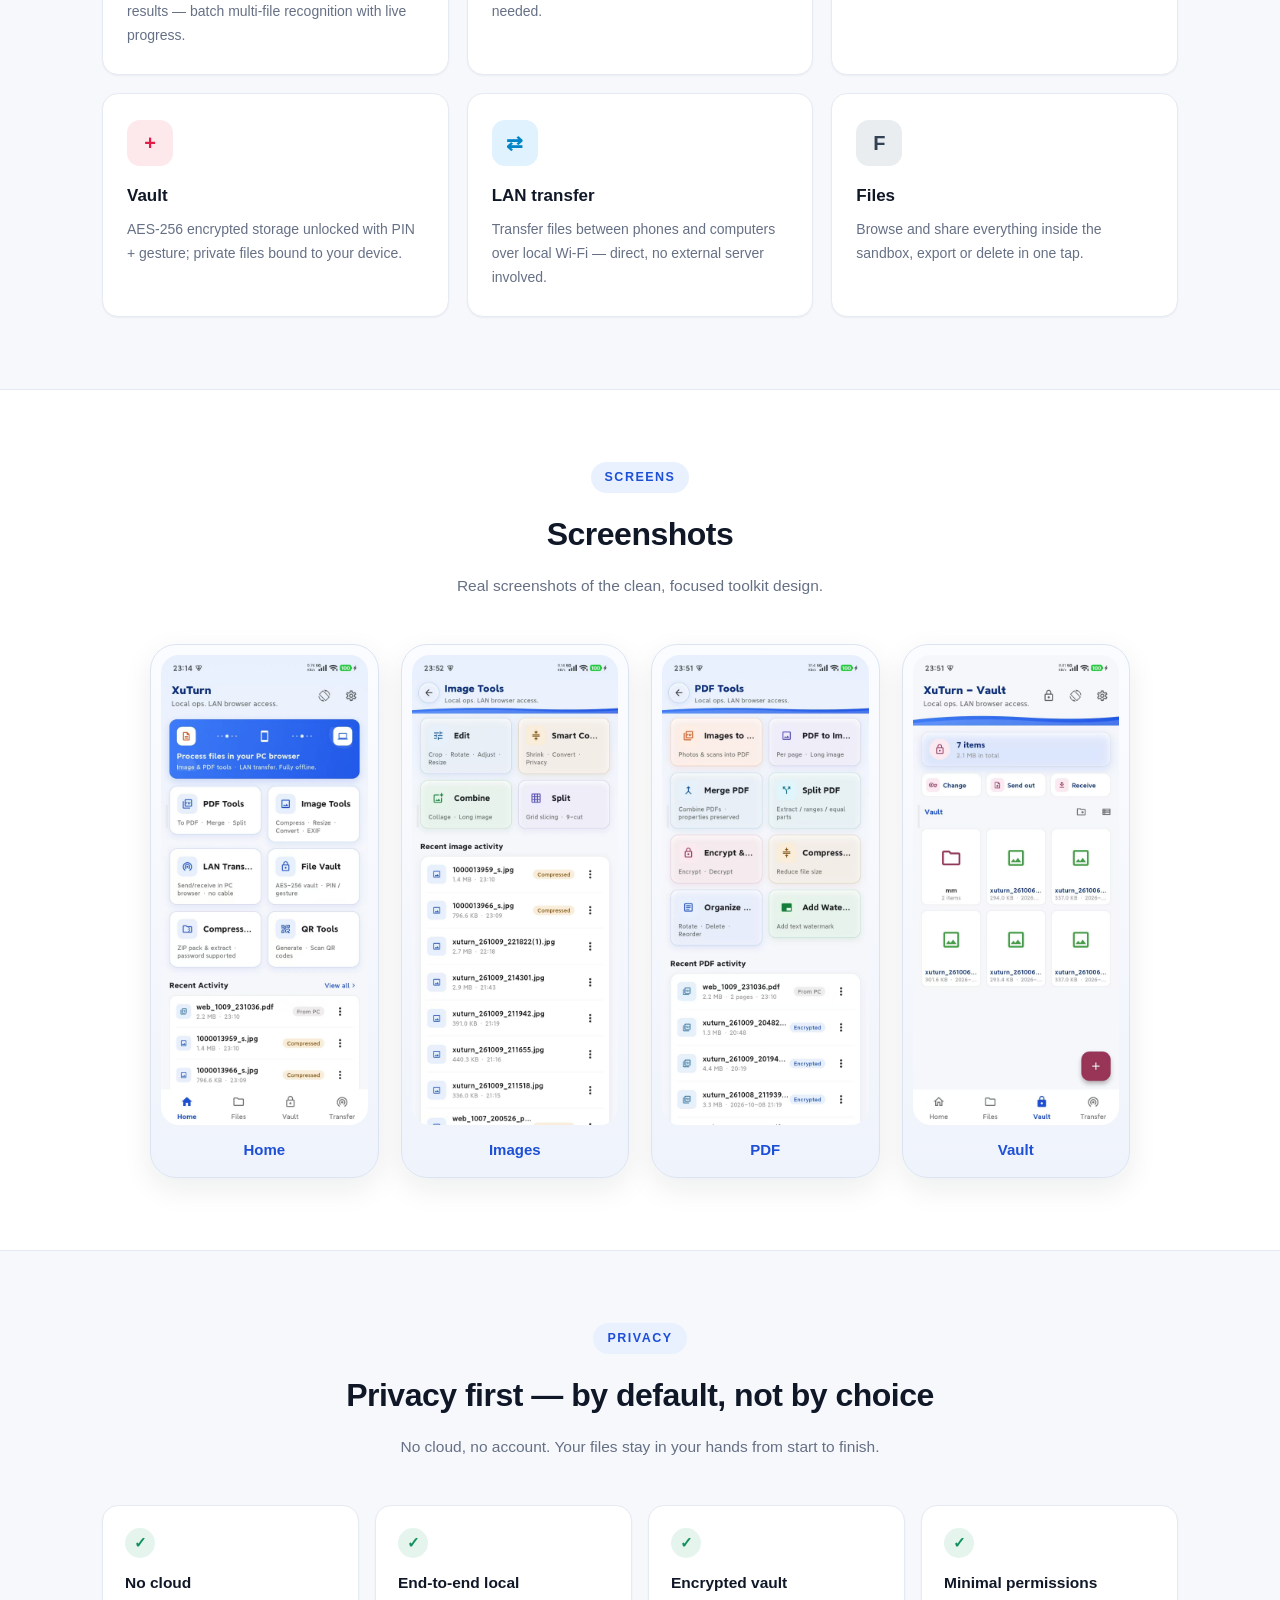
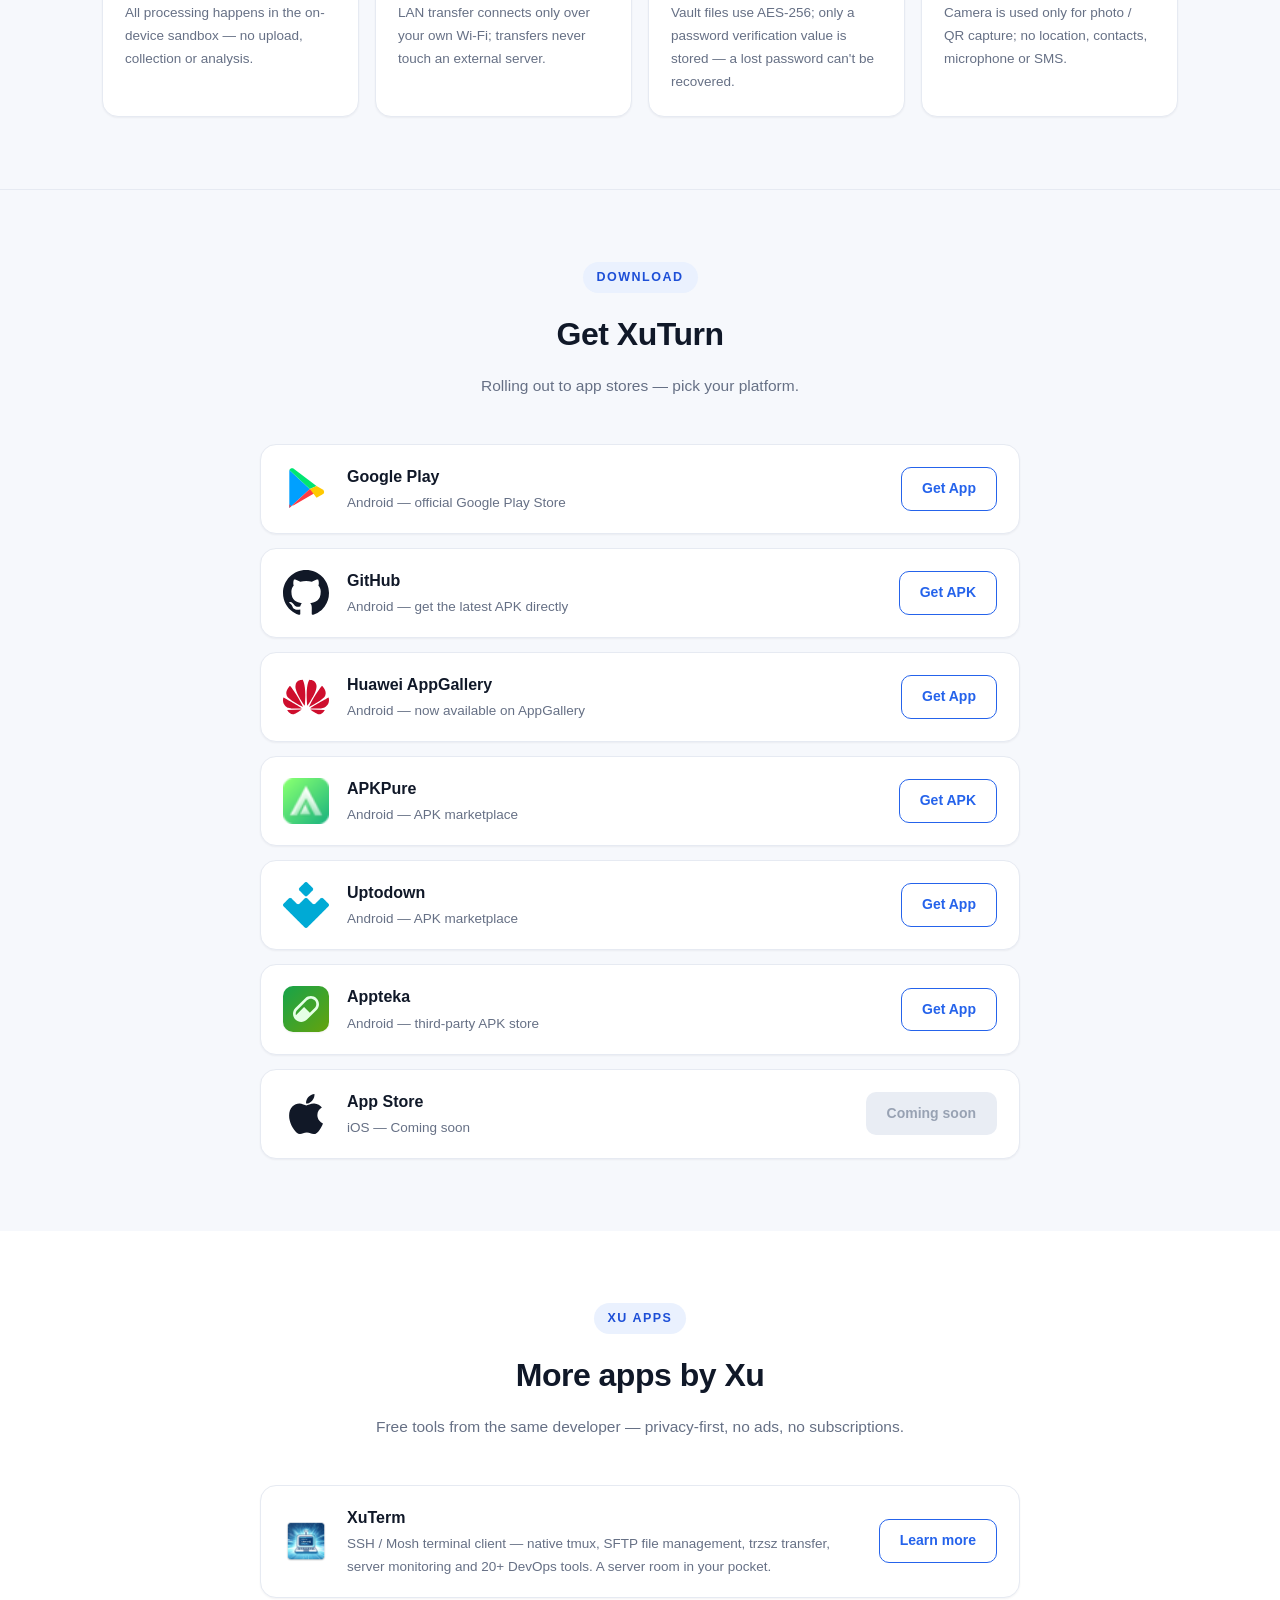
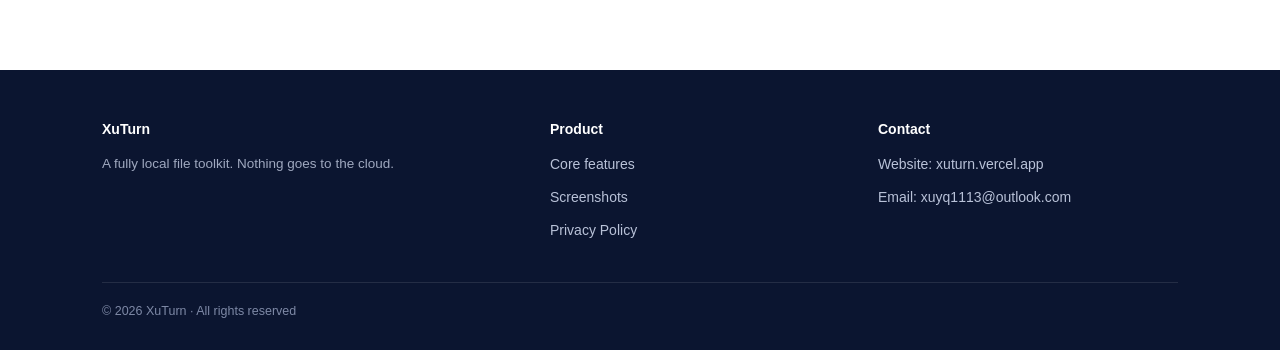
==== commit a5461b43: "Add files via upload" ====
--- a/index-en.html
+++ b/index-en.html
@@ -101,7 +101,7 @@
         <div class="feature-card">
           <div class="ic c2">P</div>
           <h3>PDF</h3>
-          <p>Images to PDF, PDF to images, merge, split, compress, page management, watermark, password.</p>
+          <p>Images to PDF, PDF to images, merge, split, compress, page management, watermark, password, searchable PDFs (hidden text layer for scans).</p>
         </div>
         <div class="feature-card">
           <div class="ic c8">Tb</div>
@@ -131,7 +131,7 @@
         <div class="feature-card">
           <div class="ic c6">⇄</div>
           <h3>LAN transfer</h3>
-          <p>Send files to your computer over local Wi-Fi — direct, no external server involved.</p>
+          <p>Transfer files between phones and computers over local Wi-Fi — direct, no external server involved.</p>
         </div>
         <div class="feature-card">
           <div class="ic c7">F</div>
@@ -242,6 +242,13 @@
           </div>
           <div class="dl-info"><h3>APKPure</h3><p>Android — APK marketplace</p></div>
           <a class="dl-btn" href="https://apkpure.com/p/com.yongqing.xuturn" target="_blank" rel="noopener">Get APK</a>
+        </div>
+        <div class="dl-card">
+          <div class="dl-icon">
+            <img src="assets/uptodown.png" alt="Uptodown">
+          </div>
+          <div class="dl-info"><h3>Uptodown</h3><p>Android — APK marketplace</p></div>
+          <a class="dl-btn" href="https://xuturn.en.uptodown.com/android" target="_blank" rel="noopener">Get App</a>
         </div>
         <div class="dl-card">
           <div class="dl-icon appteka">
--- a/assets/style.css
+++ b/assets/style.css
@@ -146,6 +146,8 @@
 .ic.c5 { background: #FDE8EC; color: #E11D48; }
 .ic.c6 { background: #E0F2FE; color: #0284C7; }
 .ic.c7 { background: #E9EDEF; color: #334155; }
+.ic.c8 { background: #E7F6EC; color: #059669; }
+.ic.c9 { background: #EEF2FF; color: #4F46E5; }
 
 /* ---------- Screenshots (real captures) ---------- */
 .shots-section { background: var(--bg); }
